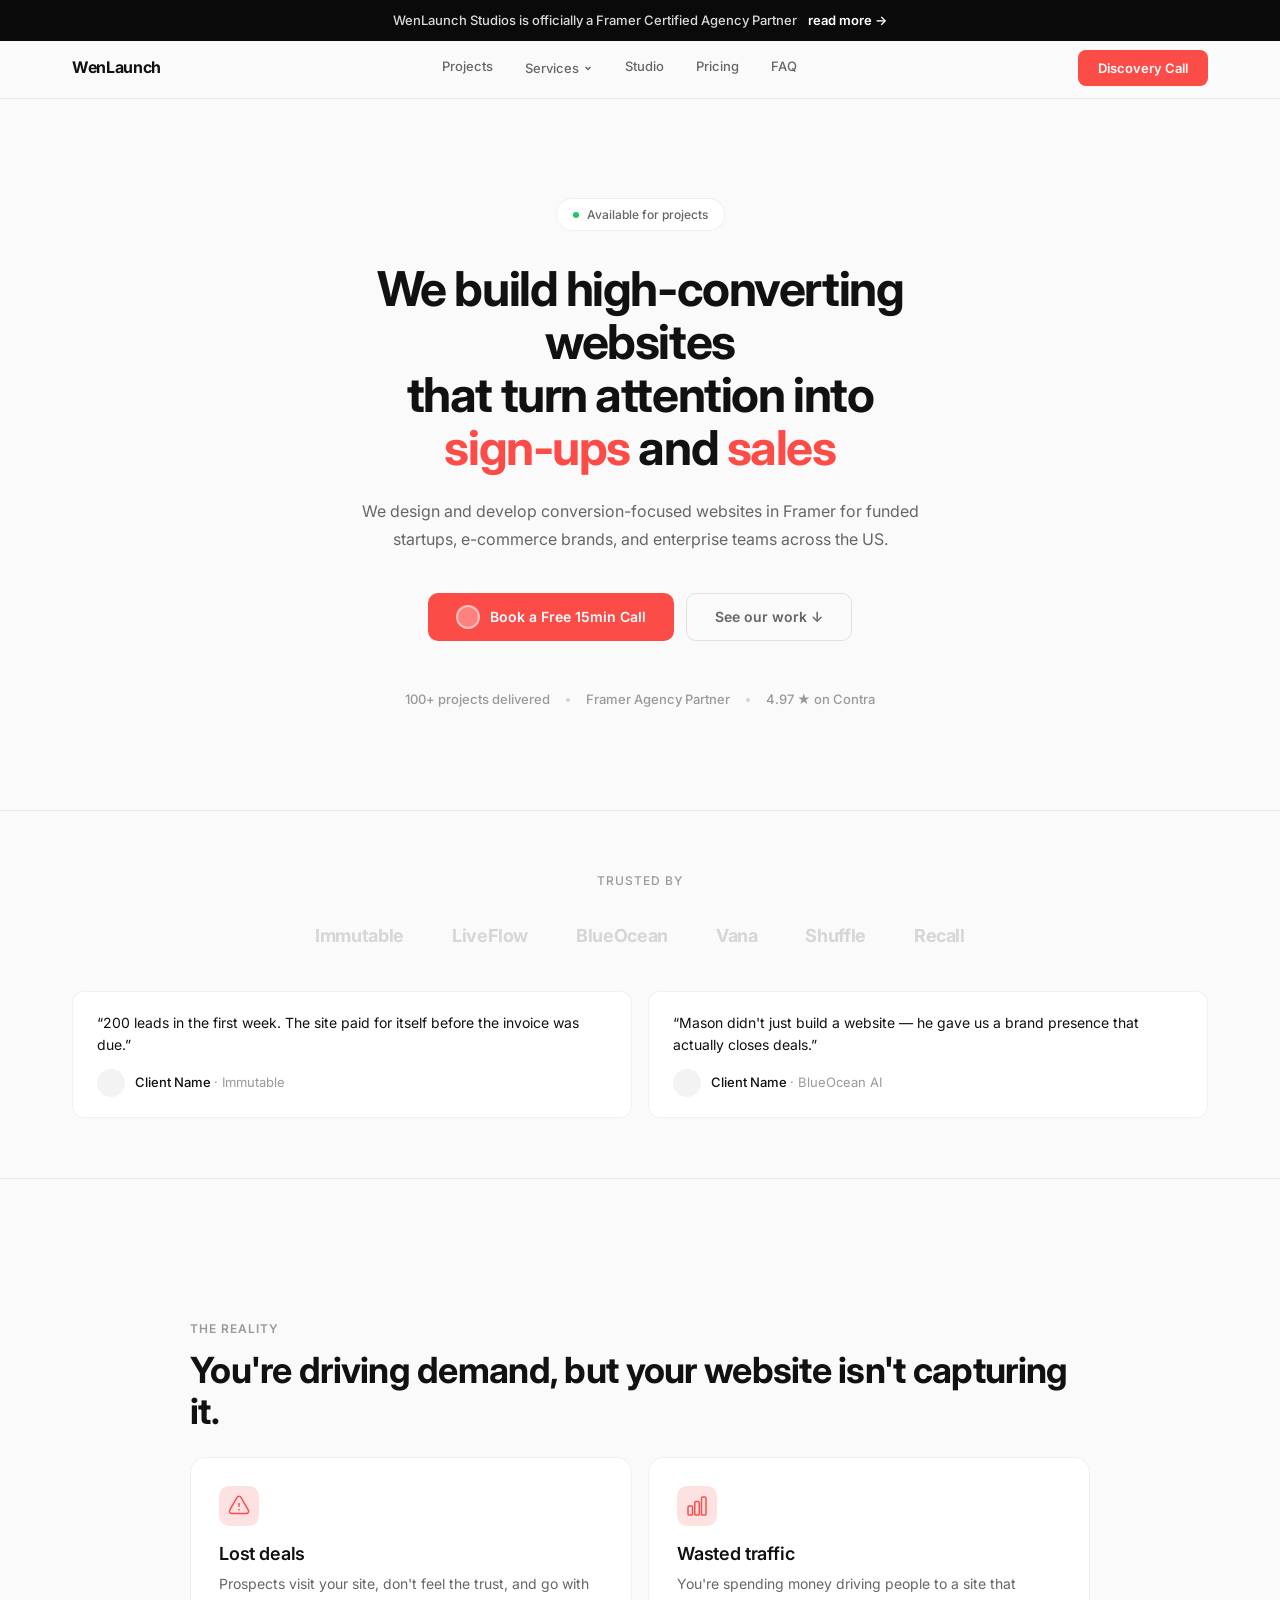
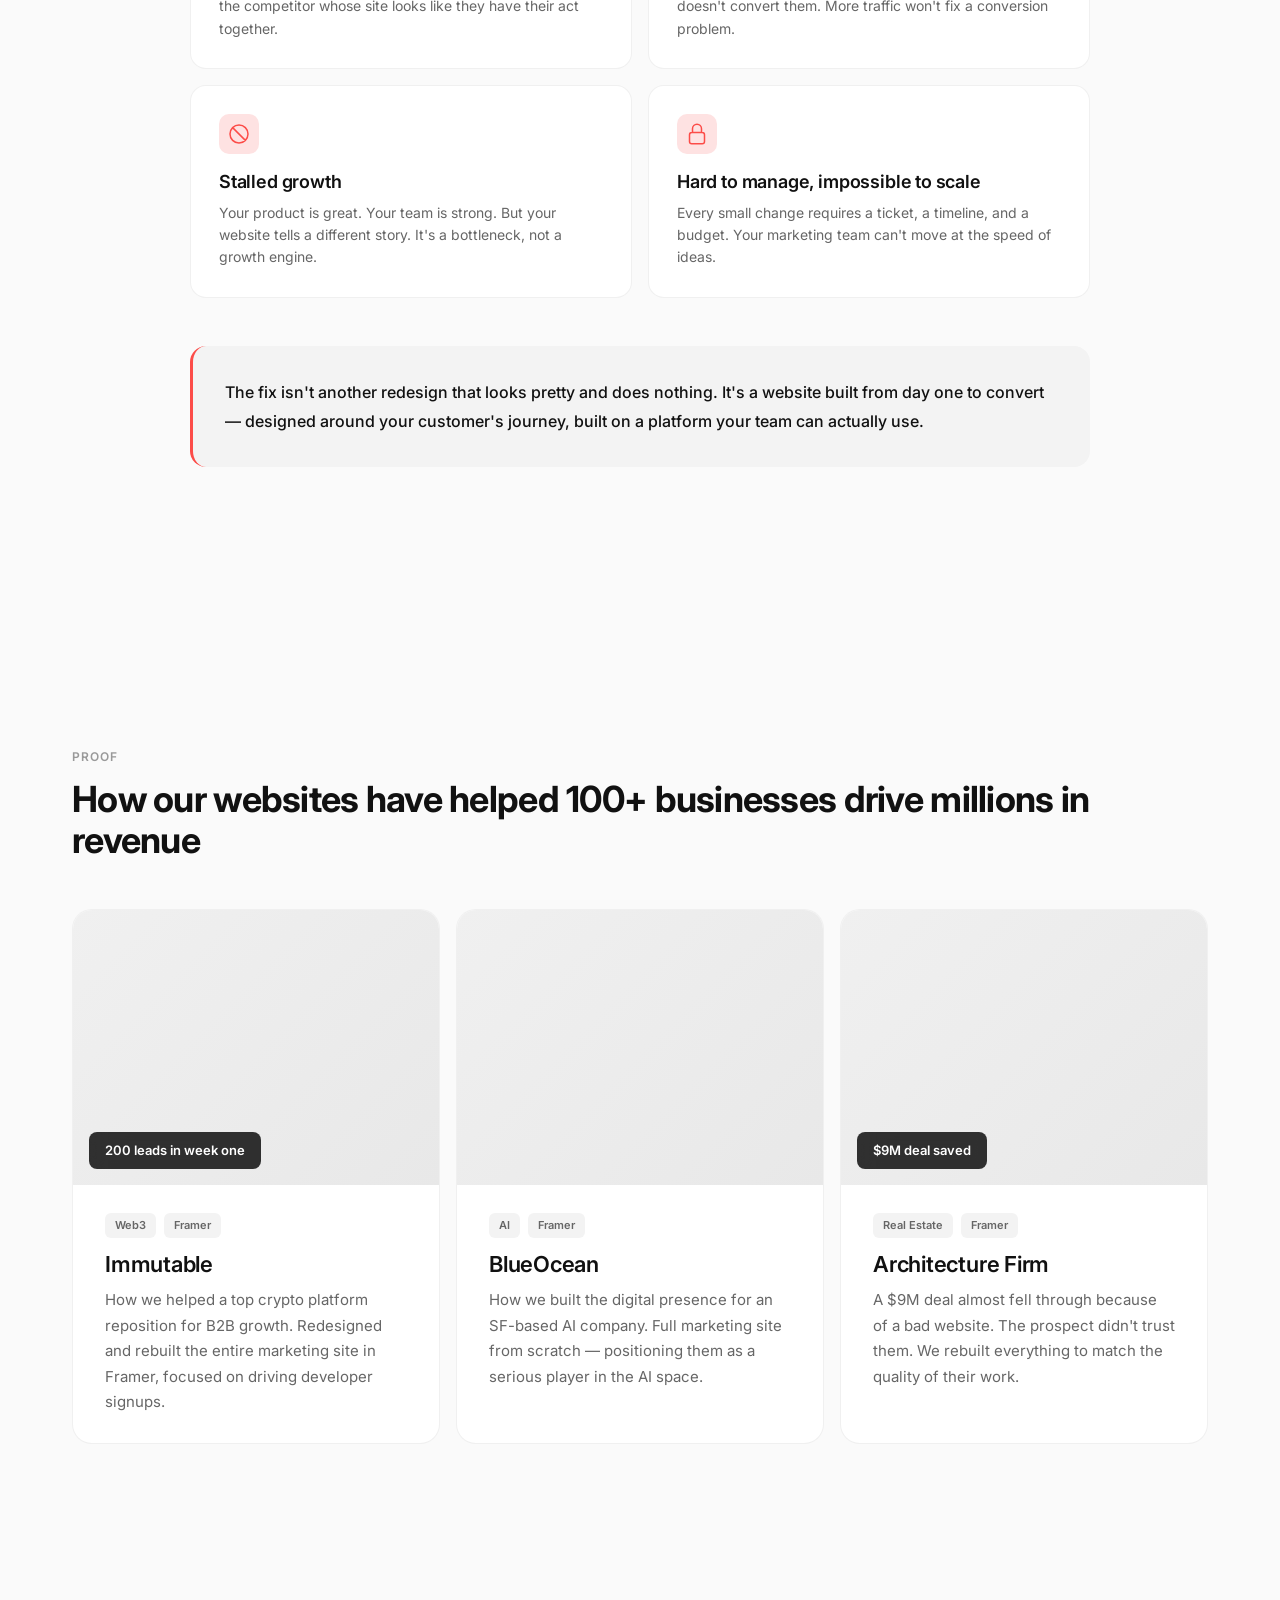
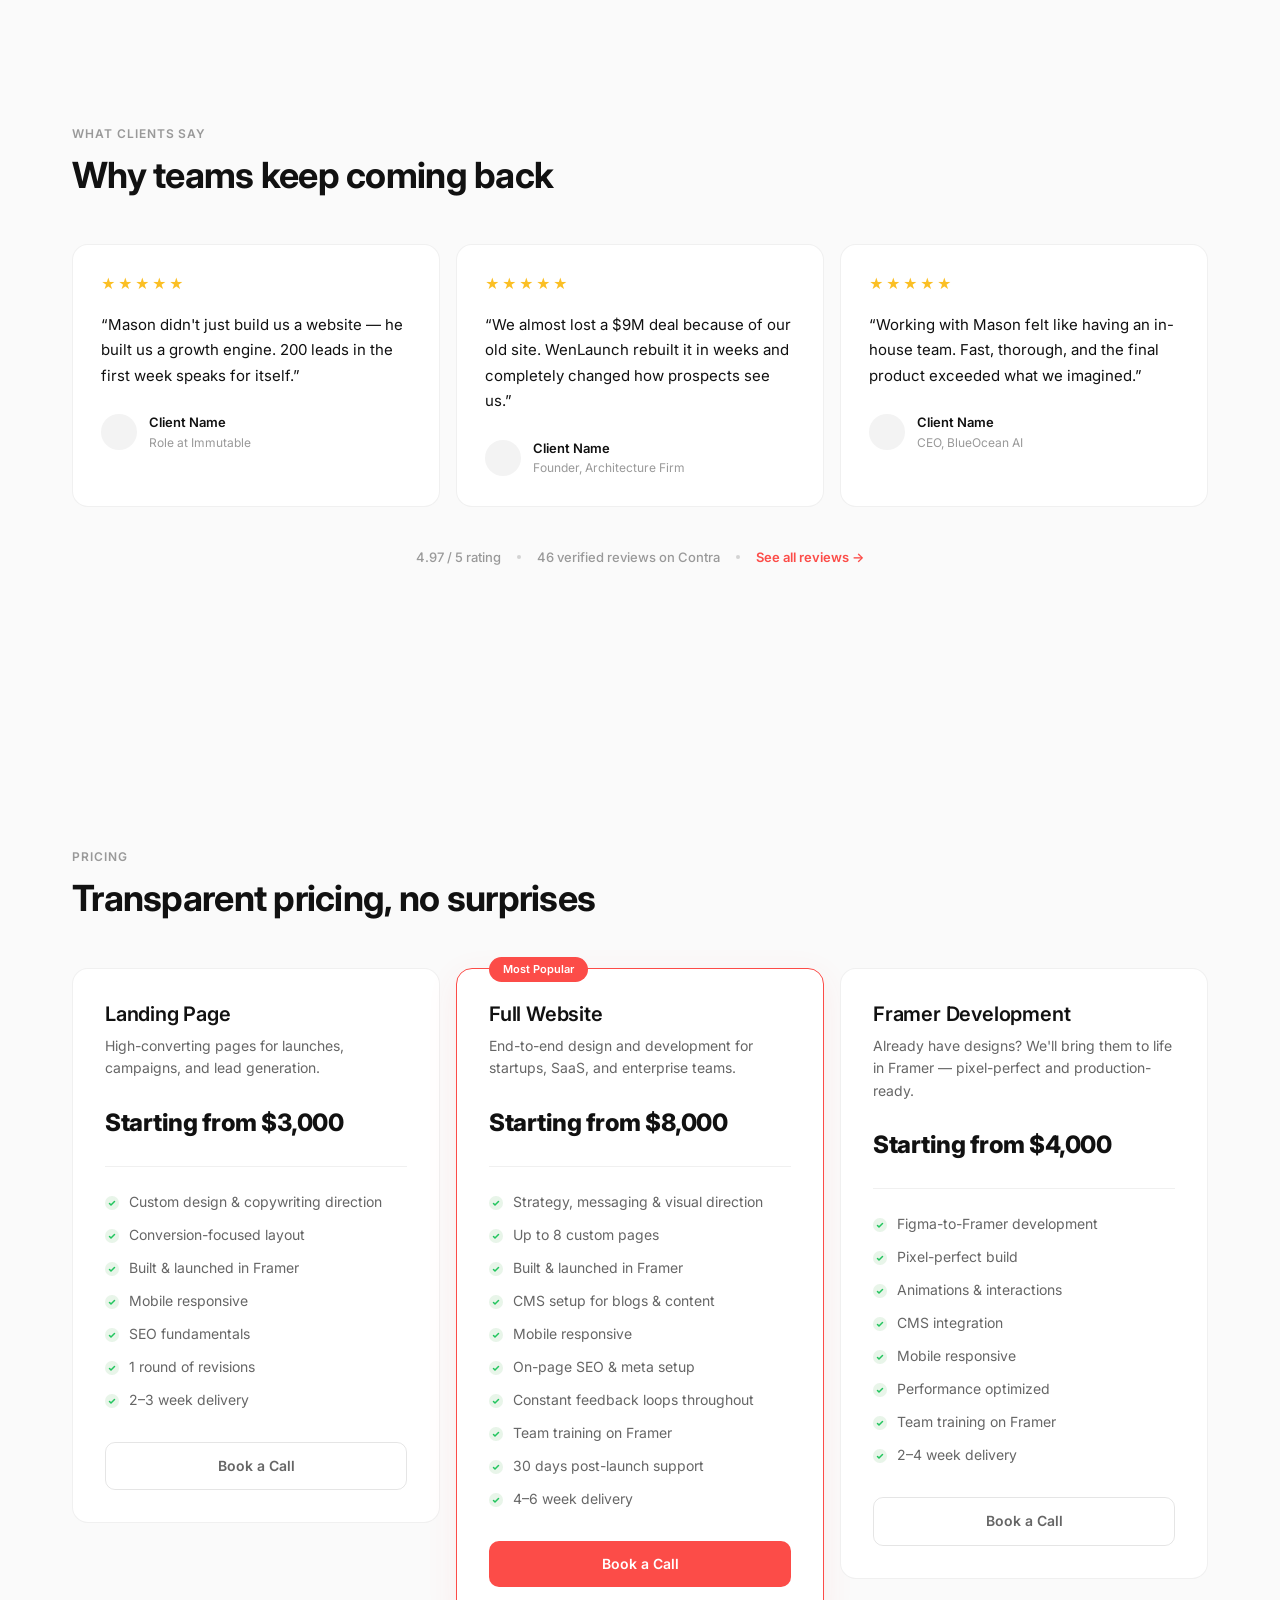
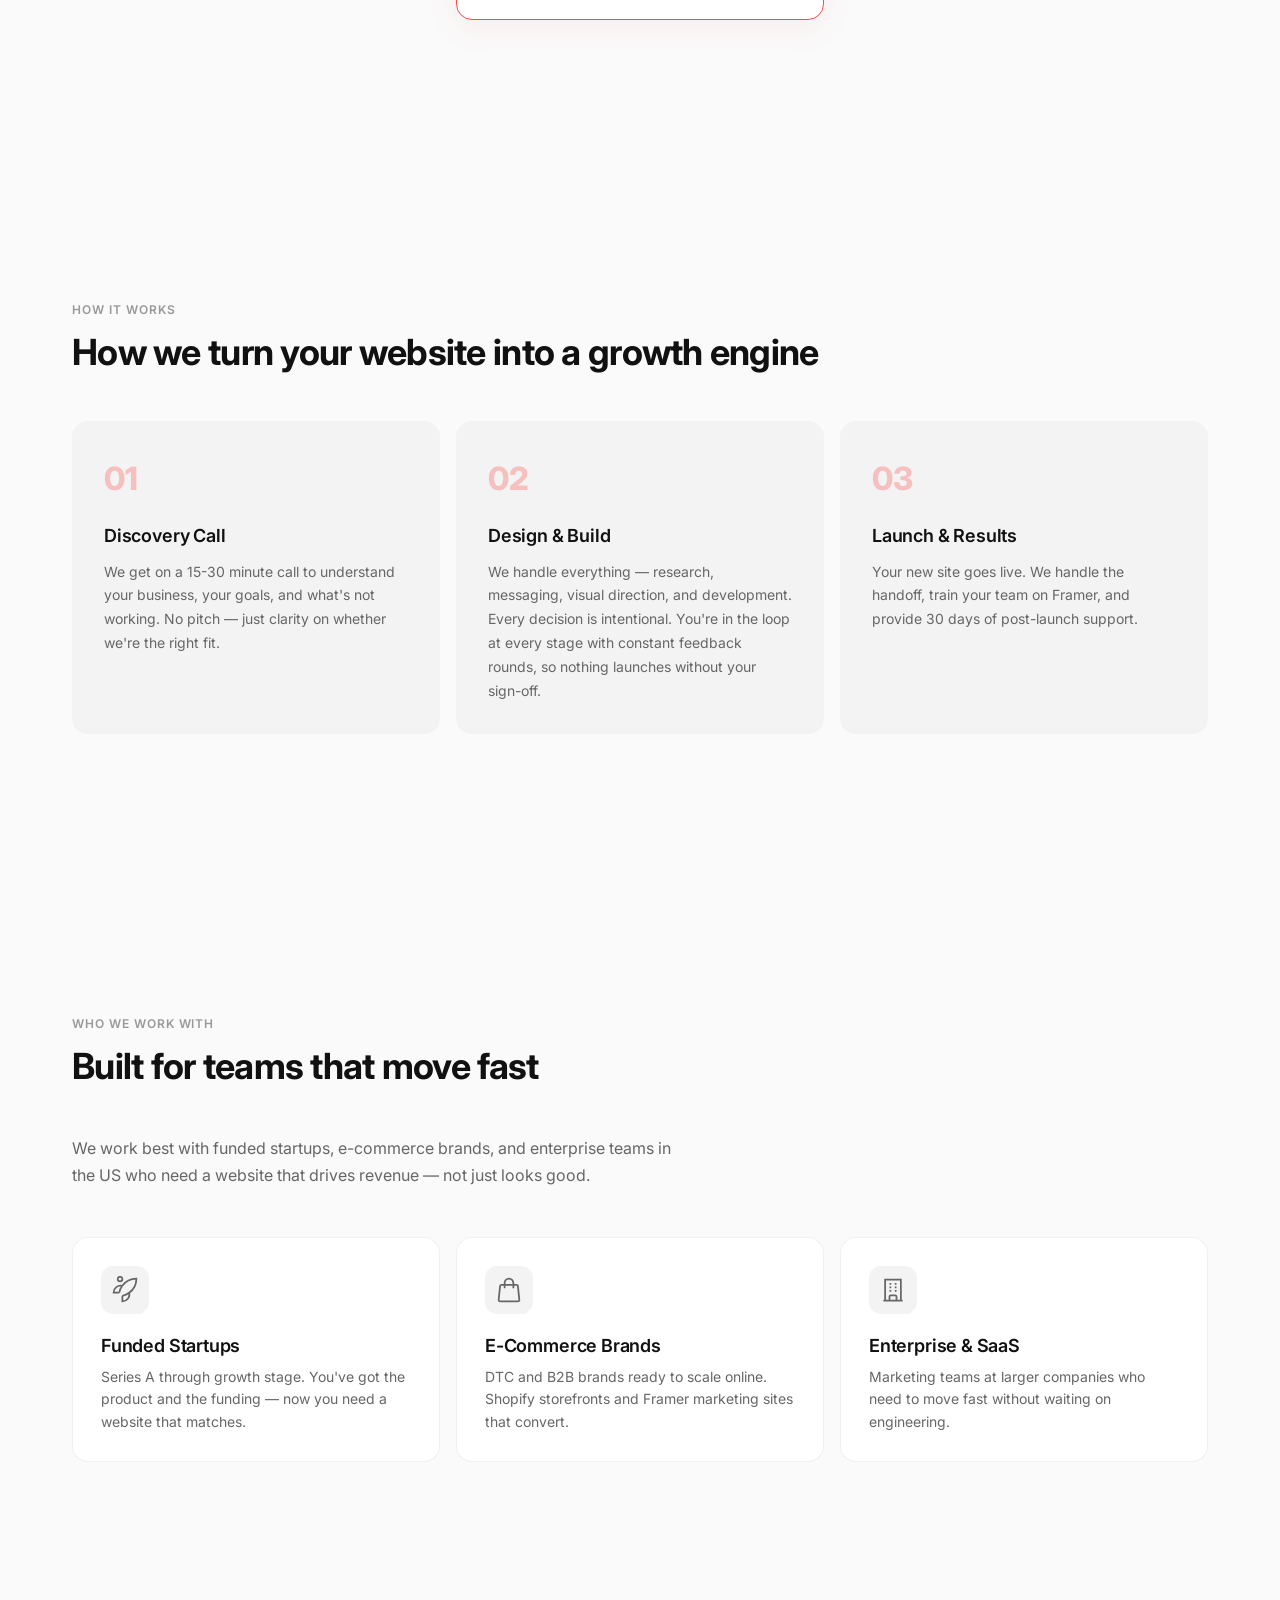
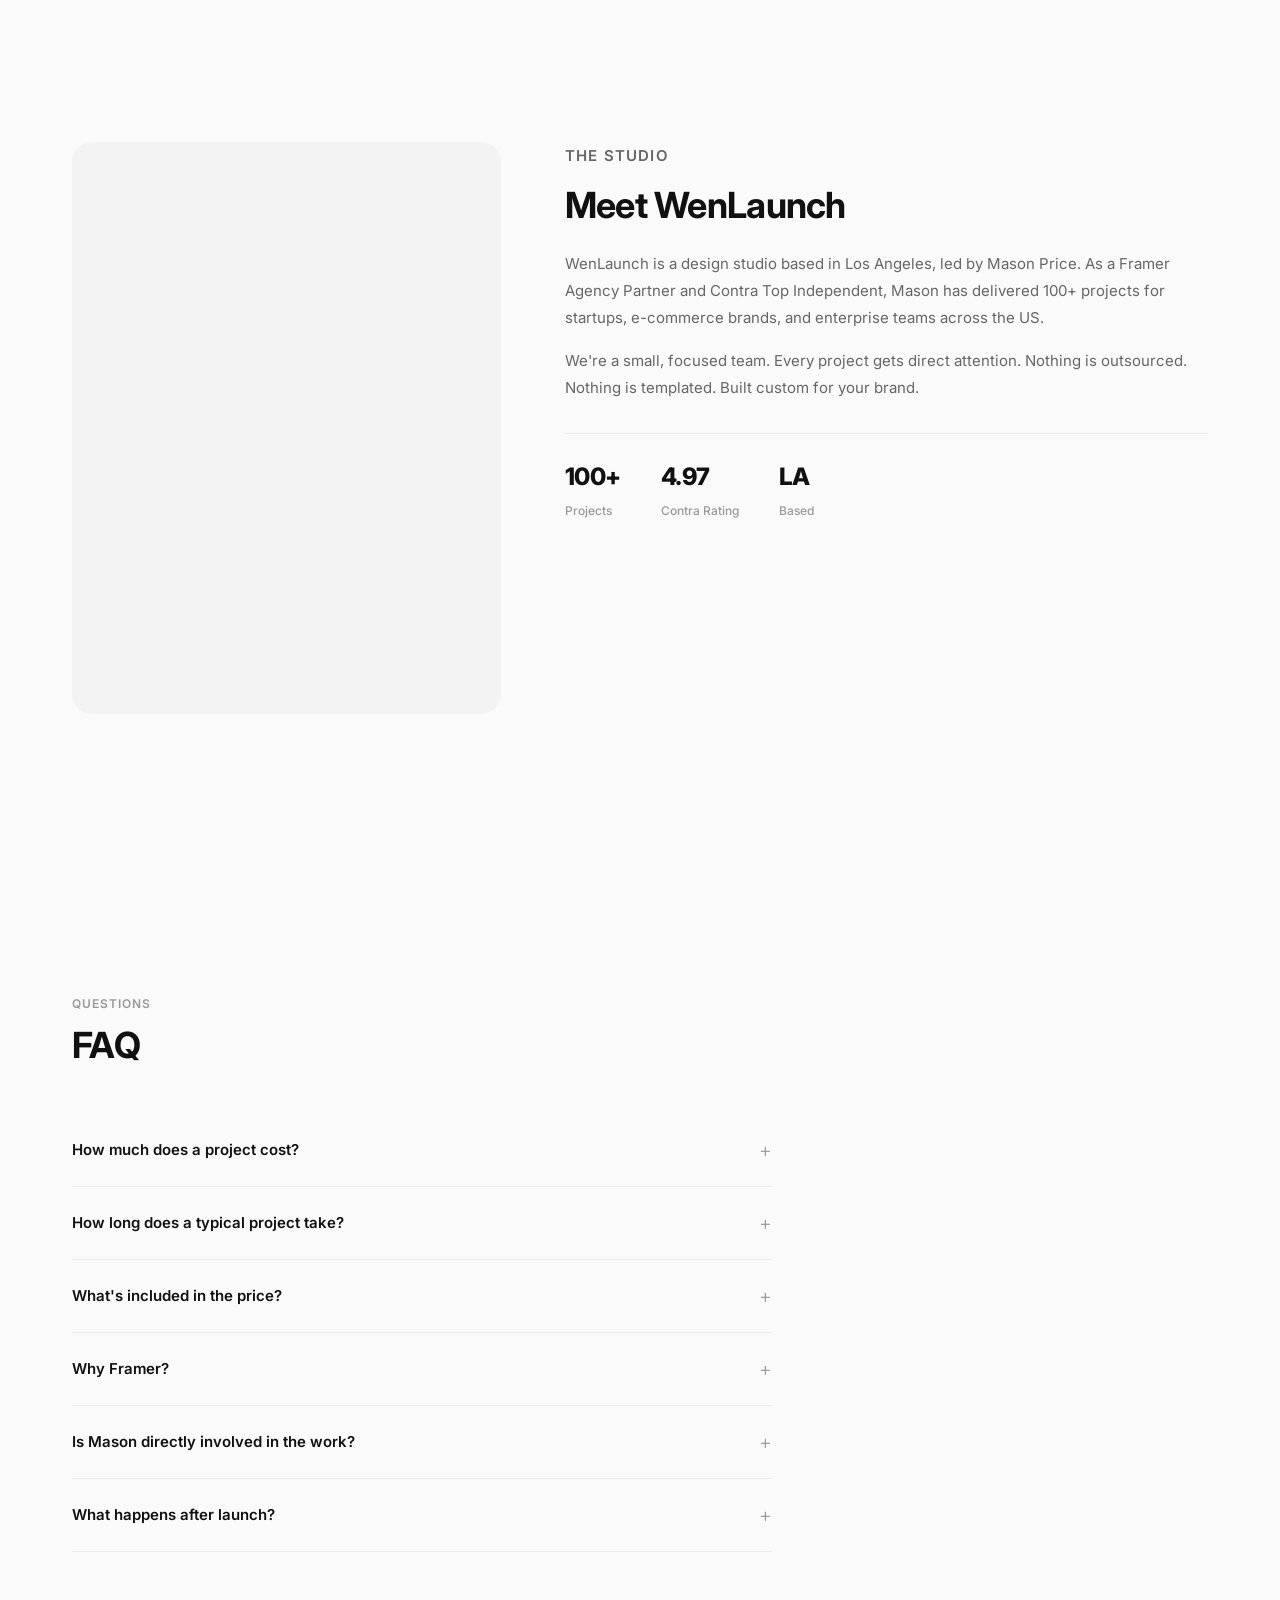
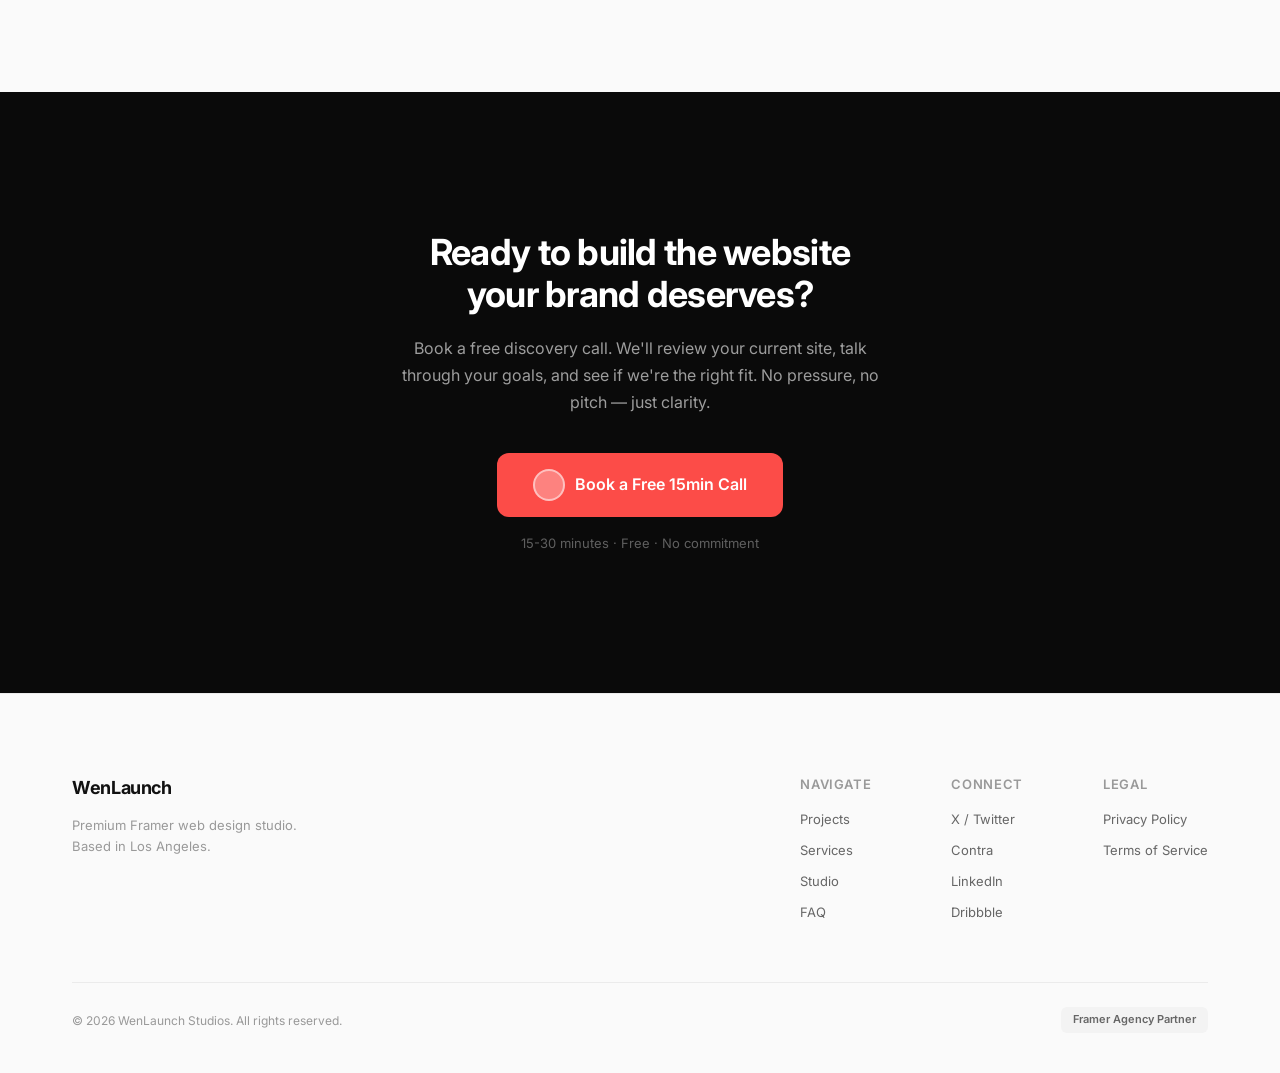
==== index.html @ 75bd3eea "Initial commit: WenLaunch 3.0 site Co-Authored-By: Claude Opus 4.6 (1M context) <noreply@anthropic.c" ====
<!DOCTYPE html>
<html lang="en">
<head>
  <meta charset="UTF-8">
  <meta name="viewport" content="width=device-width, initial-scale=1.0">
  <title>WenLaunch Studios | Premium Framer Web Design & Development</title>
  <meta name="description" content="Premium Framer web design studio for funded startups, e-commerce, and enterprise teams. 100+ projects delivered. Based in Los Angeles.">
  <link rel="preconnect" href="https://fonts.googleapis.com">
  <link href="https://fonts.googleapis.com/css2?family=Inter:wght@400;500;600;700&display=swap" rel="stylesheet">
  <link rel="stylesheet" href="style.css">
</head>
<body>

  <!-- ANNOUNCEMENT BANNER -->
  <div class="announcement-bar">
    <p>WenLaunch Studios is officially a Framer Certified Agency Partner <a href="#">read more &rarr;</a></p>
  </div>

  <!-- NAV -->
  <nav class="nav">
    <div class="nav-inner">
      <a href="/" class="nav-logo">WenLaunch</a>
      <div class="nav-links">
        <a href="#projects">Projects</a>
        <div class="nav-dropdown">
          <button class="nav-dropdown-trigger">Services <svg width="10" height="10" viewBox="0 0 10 10" fill="none" stroke="currentColor" stroke-width="1.5"><path d="M2.5 4L5 6.5L7.5 4"/></svg></button>
          <div class="nav-dropdown-menu">
            <a href="#services">Landing Pages</a>
            <a href="#services">Full Website</a>
            <a href="#services">Framer Development</a>
            <a href="#services">Ecommerce Site</a>
          </div>
        </div>
        <a href="#about">Studio</a>
        <a href="#services">Pricing</a>
        <a href="#faq">FAQ</a>
      </div>
      <a href="#cta" class="nav-cta">Discovery Call</a>
    </div>
  </nav>

  <!-- SECTION 1: HERO -->
  <section class="hero">
    <div class="container">
      <div class="hero-badge">
        <span class="badge-dot"></span>
        Available for projects
      </div>
      <h1 class="hero-headline">
        We build high-converting websites<br>
        that turn attention into<br>
        <span class="hero-highlight">sign-ups</span> and <span class="hero-highlight">sales</span>
      </h1>
      <p class="hero-sub">
        We design and develop conversion-focused websites in Framer for funded startups, e-commerce brands, and enterprise teams across the US.
      </p>
      <div class="hero-actions">
        <a href="#cta" class="btn btn-primary"><span class="btn-avatar"></span>Book a Free 15min Call</a>
        <a href="#projects" class="btn btn-ghost">See our work &darr;</a>
      </div>
      <div class="hero-proof">
        <span>100+ projects delivered</span>
        <span class="proof-dot"></span>
        <span>Framer Agency Partner</span>
        <span class="proof-dot"></span>
        <span>4.97 &starf; on Contra</span>
      </div>
    </div>
  </section>

  <!-- SECTION 2: TRUSTED BY -->
  <section class="trusted">
    <div class="container">
      <p class="trusted-label">Trusted by</p>
      <div class="logo-bar">
        <div class="logo-item">Immutable</div>
        <div class="logo-item">LiveFlow</div>
        <div class="logo-item">BlueOcean</div>
        <div class="logo-item">Vana</div>
        <div class="logo-item">Shuffle</div>
        <div class="logo-item">Recall</div>
      </div>
      <div class="trusted-testimonials">
        <div class="trusted-quote">
          <p>&ldquo;200 leads in the first week. The site paid for itself before the invoice was due.&rdquo;</p>
          <div class="trusted-quote-author">
            <div class="trusted-quote-avatar"></div>
            <span>Client Name <span class="trusted-quote-co">&middot; Immutable</span></span>
          </div>
        </div>
        <div class="trusted-quote">
          <p>&ldquo;Mason didn't just build a website &mdash; he gave us a brand presence that actually closes deals.&rdquo;</p>
          <div class="trusted-quote-author">
            <div class="trusted-quote-avatar"></div>
            <span>Client Name <span class="trusted-quote-co">&middot; BlueOcean AI</span></span>
          </div>
        </div>
      </div>
    </div>
  </section>

  <!-- SECTION 3: PROBLEM -->
  <section class="problem">
    <div class="container">
      <div class="problem-inner">
        <p class="section-label">The reality</p>
        <h2 class="problem-headline">You're driving demand, but your website isn't capturing it.</h2>
        <div class="pain-grid">
          <div class="pain-card">
            <div class="pain-icon">
              <svg width="24" height="24" fill="none" stroke="currentColor" stroke-width="1.5" viewBox="0 0 24 24"><path d="M12 9v3.75m-9.303 3.376c-.866 1.5.217 3.374 1.948 3.374h14.71c1.73 0 2.813-1.874 1.948-3.374L13.949 3.378c-.866-1.5-3.032-1.5-3.898 0L2.697 16.126z"/><path d="M12 15.75h.007v.008H12v-.008z"/></svg>
            </div>
            <h3>Lost deals</h3>
            <p>Prospects visit your site, don't feel the trust, and go with the competitor whose site looks like they have their act together.</p>
          </div>
          <div class="pain-card">
            <div class="pain-icon">
              <svg width="24" height="24" fill="none" stroke="currentColor" stroke-width="1.5" viewBox="0 0 24 24"><path d="M3 13.125C3 12.504 3.504 12 4.125 12h2.25c.621 0 1.125.504 1.125 1.125v6.75C7.5 20.496 6.996 21 6.375 21h-2.25A1.125 1.125 0 013 19.875v-6.75z"/><path d="M9.75 8.625c0-.621.504-1.125 1.125-1.125h2.25c.621 0 1.125.504 1.125 1.125v11.25c0 .621-.504 1.125-1.125 1.125h-2.25a1.125 1.125 0 01-1.125-1.125V8.625z"/><path d="M16.5 4.125c0-.621.504-1.125 1.125-1.125h2.25C20.496 3 21 3.504 21 4.125v15.75c0 .621-.504 1.125-1.125 1.125h-2.25a1.125 1.125 0 01-1.125-1.125V4.125z"/></svg>
            </div>
            <h3>Wasted traffic</h3>
            <p>You're spending money driving people to a site that doesn't convert them. More traffic won't fix a conversion problem.</p>
          </div>
          <div class="pain-card">
            <div class="pain-icon">
              <svg width="24" height="24" fill="none" stroke="currentColor" stroke-width="1.5" viewBox="0 0 24 24"><path d="M18.364 18.364A9 9 0 005.636 5.636m12.728 12.728A9 9 0 015.636 5.636m12.728 12.728L5.636 5.636"/></svg>
            </div>
            <h3>Stalled growth</h3>
            <p>Your product is great. Your team is strong. But your website tells a different story. It's a bottleneck, not a growth engine.</p>
          </div>
          <div class="pain-card">
            <div class="pain-icon">
              <svg width="24" height="24" fill="none" stroke="currentColor" stroke-width="1.5" viewBox="0 0 24 24"><path d="M16.5 10.5V6.75a4.5 4.5 0 10-9 0v3.75m-.75 11.25h10.5a2.25 2.25 0 002.25-2.25v-6.75a2.25 2.25 0 00-2.25-2.25H6.75a2.25 2.25 0 00-2.25 2.25v6.75a2.25 2.25 0 002.25 2.25z"/></svg>
            </div>
            <h3>Hard to manage, impossible to scale</h3>
            <p>Every small change requires a ticket, a timeline, and a budget. Your marketing team can't move at the speed of ideas.</p>
          </div>
        </div>
        <p class="problem-resolve">
          The fix isn't another redesign that looks pretty and does nothing. It's a website built from day one to convert &mdash; designed around your customer's journey, built on a platform your team can actually use.
        </p>
      </div>
    </div>
  </section>

  <!-- SECTION 5: SELECTED WORK -->
  <section class="work" id="projects">
    <div class="container">
      <p class="section-label">Proof</p>
      <h2 class="section-title">How our websites have helped 100+ businesses drive millions in revenue</h2>
      <div class="work-grid">
        <div class="work-card">
          <div class="work-image">
            <div class="work-image-placeholder"></div>
            <div class="work-metric">200 leads in week one</div>
          </div>
          <div class="work-info">
            <div class="work-tags">
              <span class="work-tag">Web3</span>
              <span class="work-tag">Framer</span>
            </div>
            <h3>Immutable</h3>
            <p>How we helped a top crypto platform reposition for B2B growth. Redesigned and rebuilt the entire marketing site in Framer, focused on driving developer signups.</p>
          </div>
        </div>
        <div class="work-card">
          <div class="work-image">
            <div class="work-image-placeholder"></div>
          </div>
          <div class="work-info">
            <div class="work-tags">
              <span class="work-tag">AI</span>
              <span class="work-tag">Framer</span>
            </div>
            <h3>BlueOcean</h3>
            <p>How we built the digital presence for an SF-based AI company. Full marketing site from scratch &mdash; positioning them as a serious player in the AI space.</p>
          </div>
        </div>
        <div class="work-card">
          <div class="work-image">
            <div class="work-image-placeholder"></div>
            <div class="work-metric">$9M deal saved</div>
          </div>
          <div class="work-info">
            <div class="work-tags">
              <span class="work-tag">Real Estate</span>
              <span class="work-tag">Framer</span>
            </div>
            <h3>Architecture Firm</h3>
            <p>A $9M deal almost fell through because of a bad website. The prospect didn't trust them. We rebuilt everything to match the quality of their work.</p>
          </div>
        </div>
      </div>
    </div>
  </section>

  <!-- SECTION 6: TESTIMONIALS -->
  <section class="testimonials">
    <div class="container">
      <p class="section-label">What clients say</p>
      <h2 class="section-title">Why teams keep coming back</h2>
      <div class="testimonial-grid">
        <div class="testimonial-card">
          <div class="testimonial-stars">&starf;&starf;&starf;&starf;&starf;</div>
          <p class="testimonial-quote">&ldquo;Mason didn't just build us a website &mdash; he built us a growth engine. 200 leads in the first week speaks for itself.&rdquo;</p>
          <div class="testimonial-author">
            <div class="testimonial-avatar"></div>
            <div>
              <p class="testimonial-name">Client Name</p>
              <p class="testimonial-role">Role at Immutable</p>
            </div>
          </div>
        </div>
        <div class="testimonial-card">
          <div class="testimonial-stars">&starf;&starf;&starf;&starf;&starf;</div>
          <p class="testimonial-quote">&ldquo;We almost lost a $9M deal because of our old site. WenLaunch rebuilt it in weeks and completely changed how prospects see us.&rdquo;</p>
          <div class="testimonial-author">
            <div class="testimonial-avatar"></div>
            <div>
              <p class="testimonial-name">Client Name</p>
              <p class="testimonial-role">Founder, Architecture Firm</p>
            </div>
          </div>
        </div>
        <div class="testimonial-card">
          <div class="testimonial-stars">&starf;&starf;&starf;&starf;&starf;</div>
          <p class="testimonial-quote">&ldquo;Working with Mason felt like having an in-house team. Fast, thorough, and the final product exceeded what we imagined.&rdquo;</p>
          <div class="testimonial-author">
            <div class="testimonial-avatar"></div>
            <div>
              <p class="testimonial-name">Client Name</p>
              <p class="testimonial-role">CEO, BlueOcean AI</p>
            </div>
          </div>
        </div>
      </div>
      <div class="testimonial-proof">
        <span>4.97 / 5 rating</span>
        <span class="proof-dot"></span>
        <span>46 verified reviews on Contra</span>
        <span class="proof-dot"></span>
        <a href="https://contra.com/masonmprice" target="_blank">See all reviews &rarr;</a>
      </div>
    </div>
  </section>

  <!-- PRICING -->
  <section class="pricing" id="services">
    <div class="container">
      <p class="section-label">Pricing</p>
      <h2 class="section-title">Transparent pricing, no surprises</h2>
      <div class="pricing-grid">
        <div class="pricing-card">
          <h3>Landing Page</h3>
          <p class="pricing-desc">High-converting pages for launches, campaigns, and lead generation.</p>
          <div class="pricing-amount">Starting from $3,000</div>
          <ul class="pricing-perks">
            <li>Custom design &amp; copywriting direction</li>
            <li>Conversion-focused layout</li>
            <li>Built &amp; launched in Framer</li>
            <li>Mobile responsive</li>
            <li>SEO fundamentals</li>
            <li>1 round of revisions</li>
            <li>2&ndash;3 week delivery</li>
          </ul>
          <a href="#cta" class="btn btn-ghost btn-pricing">Book a Call</a>
        </div>
        <div class="pricing-card pricing-card-featured">
          <div class="pricing-badge">Most Popular</div>
          <h3>Full Website</h3>
          <p class="pricing-desc">End-to-end design and development for startups, SaaS, and enterprise teams.</p>
          <div class="pricing-amount">Starting from $8,000</div>
          <ul class="pricing-perks">
            <li>Strategy, messaging &amp; visual direction</li>
            <li>Up to 8 custom pages</li>
            <li>Built &amp; launched in Framer</li>
            <li>CMS setup for blogs &amp; content</li>
            <li>Mobile responsive</li>
            <li>On-page SEO &amp; meta setup</li>
            <li>Constant feedback loops throughout</li>
            <li>Team training on Framer</li>
            <li>30 days post-launch support</li>
            <li>4&ndash;6 week delivery</li>
          </ul>
          <a href="#cta" class="btn btn-primary btn-pricing">Book a Call</a>
        </div>
        <div class="pricing-card">
          <h3>Framer Development</h3>
          <p class="pricing-desc">Already have designs? We'll bring them to life in Framer &mdash; pixel-perfect and production-ready.</p>
          <div class="pricing-amount">Starting from $4,000</div>
          <ul class="pricing-perks">
            <li>Figma-to-Framer development</li>
            <li>Pixel-perfect build</li>
            <li>Animations &amp; interactions</li>
            <li>CMS integration</li>
            <li>Mobile responsive</li>
            <li>Performance optimized</li>
            <li>Team training on Framer</li>
            <li>2&ndash;4 week delivery</li>
          </ul>
          <a href="#cta" class="btn btn-ghost btn-pricing">Book a Call</a>
        </div>
      </div>
    </div>
  </section>

  <!-- SECTION 7: PROCESS -->
  <section class="process">
    <div class="container">
      <p class="section-label">How it works</p>
      <h2 class="section-title">How we turn your website into a growth engine</h2>
      <div class="process-grid">
        <div class="process-step">
          <div class="process-number">01</div>
          <h3>Discovery Call</h3>
          <p>We get on a 15-30 minute call to understand your business, your goals, and what's not working. No pitch &mdash; just clarity on whether we're the right fit.</p>
        </div>
        <div class="process-step">
          <div class="process-number">02</div>
          <h3>Design & Build</h3>
          <p>We handle everything &mdash; research, messaging, visual direction, and development. Every decision is intentional. You're in the loop at every stage with constant feedback rounds, so nothing launches without your sign-off.</p>
        </div>
        <div class="process-step">
          <div class="process-number">03</div>
          <h3>Launch & Results</h3>
          <p>Your new site goes live. We handle the handoff, train your team on Framer, and provide 30 days of post-launch support.</p>
        </div>
      </div>
    </div>
  </section>

  <!-- SECTION 8: WHO WE WORK WITH -->
  <section class="icp">
    <div class="container">
      <p class="section-label">Who we work with</p>
      <h2 class="section-title">Built for teams that move fast</h2>
      <p class="icp-sub">We work best with funded startups, e-commerce brands, and enterprise teams in the US who need a website that drives revenue &mdash; not just looks good.</p>
      <div class="icp-grid">
        <div class="icp-card">
          <div class="icp-icon">
            <svg width="28" height="28" fill="none" stroke="currentColor" stroke-width="1.5" viewBox="0 0 24 24"><path d="M15.59 14.37a6 6 0 01-5.84 7.38v-4.8m5.84-2.58a14.98 14.98 0 006.16-12.12A14.98 14.98 0 009.631 8.41m5.96 5.96a14.926 14.926 0 01-5.841 2.58m-.119-8.54a6 6 0 00-7.381 5.84h4.8m2.58-5.84a14.927 14.927 0 00-2.58 5.841m2.699-11.602c0 1.105-.896 2-2 2s-2-.895-2-2 .896-2 2-2 2 .895 2 2z"/></svg>
          </div>
          <h3>Funded Startups</h3>
          <p>Series A through growth stage. You've got the product and the funding &mdash; now you need a website that matches.</p>
        </div>
        <div class="icp-card">
          <div class="icp-icon">
            <svg width="28" height="28" fill="none" stroke="currentColor" stroke-width="1.5" viewBox="0 0 24 24"><path d="M15.75 10.5V6a3.75 3.75 0 10-7.5 0v4.5m11.356-1.993l1.263 12c.07.665-.45 1.243-1.119 1.243H4.25a1.125 1.125 0 01-1.12-1.243l1.264-12A1.125 1.125 0 015.513 7.5h12.974c.576 0 1.059.435 1.119 1.007z"/></svg>
          </div>
          <h3>E-Commerce Brands</h3>
          <p>DTC and B2B brands ready to scale online. Shopify storefronts and Framer marketing sites that convert.</p>
        </div>
        <div class="icp-card">
          <div class="icp-icon">
            <svg width="28" height="28" fill="none" stroke="currentColor" stroke-width="1.5" viewBox="0 0 24 24"><path d="M3.75 21h16.5M4.5 3h15M5.25 3v18m13.5-18v18M9 6.75h1.5m-1.5 3h1.5m-1.5 3h1.5m3-6H15m-1.5 3H15m-1.5 3H15M9 21v-3.375c0-.621.504-1.125 1.125-1.125h3.75c.621 0 1.125.504 1.125 1.125V21"/></svg>
          </div>
          <h3>Enterprise & SaaS</h3>
          <p>Marketing teams at larger companies who need to move fast without waiting on engineering.</p>
        </div>
      </div>
    </div>
  </section>

  <!-- SECTION 9: ABOUT -->
  <section class="about" id="about">
    <div class="container">
      <div class="about-inner">
        <div class="about-photo">
          <div class="about-photo-placeholder"></div>
        </div>
        <div class="about-content">
          <p class="section-label">The studio</p>
          <h2 class="section-title">Meet WenLaunch</h2>
          <p>WenLaunch is a design studio based in Los Angeles, led by Mason Price. As a Framer Agency Partner and Contra Top Independent, Mason has delivered 100+ projects for startups, e-commerce brands, and enterprise teams across the US.</p>
          <p>We're a small, focused team. Every project gets direct attention. Nothing is outsourced. Nothing is templated. Built custom for your brand.</p>
          <div class="about-stats">
            <div class="about-stat">
              <span class="stat-number">100+</span>
              <span class="stat-label">Projects</span>
            </div>
            <div class="about-stat">
              <span class="stat-number">4.97</span>
              <span class="stat-label">Contra Rating</span>
            </div>
            <div class="about-stat">
              <span class="stat-number">LA</span>
              <span class="stat-label">Based</span>
            </div>
          </div>
        </div>
      </div>
    </div>
  </section>

  <!-- SECTION 10: FAQ -->
  <section class="faq" id="faq">
    <div class="container">
      <p class="section-label">Questions</p>
      <h2 class="section-title">FAQ</h2>
      <div class="faq-list">
        <details class="faq-item">
          <summary>How much does a project cost?</summary>
          <p>Marketing websites start at $8,000, e-commerce stores start at $6,000, and landing pages start at $3,000. Final pricing depends on scope, number of pages, and complexity. We'll cover everything on the discovery call.</p>
        </details>
        <details class="faq-item">
          <summary>How long does a typical project take?</summary>
          <p>Most projects are delivered in 4-6 weeks. Landing pages can be faster (2-3 weeks). We'll set a clear timeline during kickoff.</p>
        </details>
        <details class="faq-item">
          <summary>What's included in the price?</summary>
          <p>Everything from research and wireframes to visual design, Framer development, and launch. You get a fully functional, SEO-ready website that your team can update without a developer.</p>
        </details>
        <details class="faq-item">
          <summary>Why Framer?</summary>
          <p>Framer gives you the best of both worlds &mdash; design-quality results with the flexibility of a CMS your team can manage. It's faster to build, faster to load, and doesn't require ongoing developer maintenance like WordPress. We've built 100+ sites in Framer and it's the only platform we work in.</p>
        </details>
        <details class="faq-item">
          <summary>Is Mason directly involved in the work?</summary>
          <p>Yes. Mason is the Creative Director and is personally involved in every project &mdash; from strategy and design direction to final QA before launch. Our in-house design team works alongside Mason to deliver faster without sacrificing quality.</p>
        </details>
        <details class="faq-item">
          <summary>What happens after launch?</summary>
          <p>We include 30 days of post-launch support for any tweaks or issues. We also offer ongoing maintenance if needed. And since it's built in Framer, your team can make content updates themselves.</p>
        </details>
      </div>
    </div>
  </section>

  <!-- SECTION 11: FINAL CTA -->
  <section class="final-cta" id="cta">
    <div class="container">
      <h2>Ready to build the website<br>your brand deserves?</h2>
      <p>Book a free discovery call. We'll review your current site, talk through your goals, and see if we're the right fit. No pressure, no pitch &mdash; just clarity.</p>
      <a href="https://cal.com" class="btn btn-primary btn-lg"><span class="btn-avatar btn-avatar-lg"></span>Book a Free 15min Call</a>
      <span class="cta-meta">15-30 minutes &middot; Free &middot; No commitment</span>
    </div>
  </section>

  <!-- SECTION 12: FOOTER -->
  <footer class="footer">
    <div class="container">
      <div class="footer-inner">
        <div class="footer-brand">
          <span class="footer-logo">WenLaunch</span>
          <p>Premium Framer web design studio.<br>Based in Los Angeles.</p>
        </div>
        <div class="footer-links">
          <div class="footer-col">
            <h4>Navigate</h4>
            <a href="#projects">Projects</a>
            <a href="#services">Services</a>
            <a href="#about">Studio</a>
            <a href="#faq">FAQ</a>
          </div>
          <div class="footer-col">
            <h4>Connect</h4>
            <a href="https://x.com/masonwenlaunch" target="_blank">X / Twitter</a>
            <a href="https://contra.com/masonmprice" target="_blank">Contra</a>
            <a href="https://linkedin.com/in/masonprice" target="_blank">LinkedIn</a>
            <a href="https://dribbble.com/WenLaunch" target="_blank">Dribbble</a>
          </div>
          <div class="footer-col">
            <h4>Legal</h4>
            <a href="#">Privacy Policy</a>
            <a href="#">Terms of Service</a>
          </div>
        </div>
      </div>
      <div class="footer-bottom">
        <p>&copy; 2026 WenLaunch Studios. All rights reserved.</p>
        <span class="footer-badge">Framer Agency Partner</span>
      </div>
    </div>
  </footer>

</body>
</html>
---- style.css ----
/* ============================================
   WENLAUNCH 3.0 — REFERENCE DESIGN
   Style: Clean, minimal, light mode
   Font: Inter
   Matches desktop.png aesthetic
   ============================================ */

:root {
  --bg: #fafafa;
  --bg-card: #ffffff;
  --bg-dark: #0a0a0a;
  --bg-muted: #f3f3f3;
  --text: #111111;
  --text-secondary: #666666;
  --text-muted: #999999;
  --accent: #FC4C48;
  --border: rgba(0,0,0,0.06);
  --border-strong: rgba(0,0,0,0.1);
  --radius: 12px;
  --radius-lg: 16px;
  --radius-xl: 20px;
  --max-width: 1200px;
  --section-gap: 140px;
}

* {
  margin: 0;
  padding: 0;
  box-sizing: border-box;
}

html {
  scroll-behavior: smooth;
  -webkit-font-smoothing: antialiased;
}

body {
  font-family: 'Inter', -apple-system, system-ui, sans-serif;
  background: var(--bg);
  color: var(--text);
  line-height: 1.6;
  font-size: 15px;
}

.container {
  max-width: var(--max-width);
  margin: 0 auto;
  padding: 0 32px;
}

/* ---- TYPOGRAPHY ---- */

h1 { font-size: 48px; font-weight: 700; line-height: 1.1; letter-spacing: -0.03em; }
h2 { font-size: 36px; font-weight: 700; line-height: 1.15; letter-spacing: -0.02em; }
h3 { font-size: 18px; font-weight: 600; line-height: 1.3; letter-spacing: -0.01em; }
h4 { font-size: 13px; font-weight: 600; text-transform: uppercase; letter-spacing: 0.05em; color: var(--text-muted); }

.section-label {
  font-size: 12px;
  font-weight: 600;
  text-transform: uppercase;
  letter-spacing: 0.08em;
  color: var(--text-muted);
  margin-bottom: 12px;
}

.section-title {
  margin-bottom: 48px;
}

/* ---- BUTTONS ---- */

.btn {
  display: inline-flex;
  align-items: center;
  justify-content: center;
  padding: 12px 28px;
  border-radius: 10px;
  font-size: 14px;
  font-weight: 600;
  text-decoration: none;
  transition: all 0.2s;
  cursor: pointer;
  border: none;
}

.btn-primary {
  background: var(--accent);
  color: white;
}

.btn-primary:hover {
  background: #e04340;
  transform: translateY(-1px);
  box-shadow: 0 4px 12px rgba(252, 76, 72, 0.3);
}

.btn-ghost {
  background: transparent;
  color: var(--text-secondary);
  border: 1px solid var(--border-strong);
}

.btn-ghost:hover {
  background: var(--bg-muted);
  color: var(--text);
}

.btn-lg {
  padding: 16px 36px;
  font-size: 16px;
  border-radius: 12px;
}

.btn-avatar {
  width: 24px;
  height: 24px;
  border-radius: 50%;
  background: rgba(255,255,255,0.3);
  margin-right: 10px;
  /* Replace background with: background-image: url('profile.jpg'); background-size: cover; */
  border: 2px solid rgba(255,255,255,0.5);
  flex-shrink: 0;
}

.btn-avatar-lg {
  width: 32px;
  height: 32px;
}

/* ---- ANNOUNCEMENT BAR ---- */

.announcement-bar {
  position: fixed;
  top: 0;
  left: 0;
  right: 0;
  z-index: 101;
  background: var(--bg-dark);
  text-align: center;
  padding: 10px 16px;
}

.announcement-bar p {
  font-size: 13px;
  font-weight: 500;
  color: rgba(255, 255, 255, 0.85);
}

.announcement-bar a {
  color: white;
  font-weight: 600;
  text-decoration: none;
  margin-left: 8px;
}

.announcement-bar a:hover {
  text-decoration: underline;
}

/* ---- NAV ---- */

.nav {
  position: fixed;
  top: 38px;
  left: 0;
  right: 0;
  z-index: 100;
  background: rgba(250, 250, 250, 0.8);
  backdrop-filter: blur(20px);
  -webkit-backdrop-filter: blur(20px);
  border-bottom: 1px solid var(--border);
}

.nav-inner {
  max-width: var(--max-width);
  margin: 0 auto;
  padding: 0 32px;
  height: 60px;
  display: flex;
  align-items: center;
  justify-content: space-between;
}

.nav-logo {
  font-size: 16px;
  font-weight: 700;
  color: var(--text);
  text-decoration: none;
  letter-spacing: -0.02em;
}

.nav-links {
  display: flex;
  gap: 32px;
}

.nav-links a {
  font-size: 13px;
  font-weight: 500;
  color: var(--text-secondary);
  text-decoration: none;
  transition: color 0.15s;
}

.nav-links a:hover {
  color: var(--text);
}

.nav-dropdown {
  position: relative;
}

.nav-dropdown-trigger {
  display: inline-flex;
  align-items: center;
  gap: 4px;
  font-size: 13px;
  font-weight: 500;
  color: var(--text-secondary);
  background: none;
  border: none;
  cursor: pointer;
  padding: 0;
  font-family: inherit;
  transition: color 0.15s;
}

.nav-dropdown-trigger:hover {
  color: var(--text);
}

.nav-dropdown-trigger svg {
  transition: transform 0.2s;
}

.nav-dropdown:hover .nav-dropdown-trigger svg {
  transform: rotate(180deg);
}

.nav-dropdown-menu {
  position: absolute;
  top: calc(100% + 12px);
  left: 50%;
  transform: translateX(-50%);
  min-width: 200px;
  background: var(--bg-card);
  border: 1px solid var(--border-strong);
  border-radius: var(--radius);
  padding: 8px;
  opacity: 0;
  pointer-events: none;
  transition: opacity 0.15s, transform 0.15s;
  transform: translateX(-50%) translateY(4px);
  box-shadow: 0 8px 24px rgba(0, 0, 0, 0.08);
}

.nav-dropdown:hover .nav-dropdown-menu {
  opacity: 1;
  pointer-events: auto;
  transform: translateX(-50%) translateY(0);
}

.nav-dropdown-menu a {
  display: block;
  padding: 10px 14px;
  font-size: 13px;
  font-weight: 500;
  color: var(--text-secondary);
  text-decoration: none;
  border-radius: 8px;
  transition: background 0.15s, color 0.15s;
}

.nav-dropdown-menu a:hover {
  background: var(--bg-muted);
  color: var(--text);
}

.nav-cta {
  font-size: 13px;
  font-weight: 600;
  color: white;
  background: var(--accent);
  padding: 8px 20px;
  border-radius: 8px;
  text-decoration: none;
  transition: all 0.2s;
}

.nav-cta:hover {
  background: #e04340;
}

/* ---- HERO ---- */

.hero {
  padding: 198px 0 100px;
  text-align: center;
}

.hero-badge {
  display: inline-flex;
  align-items: center;
  gap: 8px;
  padding: 6px 16px;
  border-radius: 100px;
  background: var(--bg-card);
  border: 1px solid var(--border);
  font-size: 12px;
  font-weight: 500;
  color: var(--text-secondary);
  margin-bottom: 32px;
}

.badge-dot {
  width: 6px;
  height: 6px;
  border-radius: 50%;
  background: #22c55e;
  animation: pulse 2s infinite;
}

@keyframes pulse {
  0%, 100% { opacity: 1; }
  50% { opacity: 0.5; }
}

.hero-headline {
  max-width: 700px;
  margin: 0 auto 24px;
}

.hero-highlight {
  color: var(--accent);
}

.hero-sub {
  max-width: 580px;
  margin: 0 auto 40px;
  font-size: 16px;
  color: var(--text-secondary);
  line-height: 1.7;
}

.hero-actions {
  display: flex;
  gap: 12px;
  justify-content: center;
  margin-bottom: 48px;
}

.hero-proof {
  display: flex;
  align-items: center;
  justify-content: center;
  gap: 16px;
  font-size: 13px;
  color: var(--text-muted);
  font-weight: 500;
}

.proof-dot {
  width: 4px;
  height: 4px;
  border-radius: 50%;
  background: var(--text-muted);
  opacity: 0.4;
}

/* ---- TRUSTED BY ---- */

.trusted {
  padding: 60px 0;
  border-top: 1px solid var(--border);
  border-bottom: 1px solid var(--border);
}

.trusted-label {
  text-align: center;
  font-size: 12px;
  font-weight: 500;
  color: var(--text-muted);
  text-transform: uppercase;
  letter-spacing: 0.08em;
  margin-bottom: 32px;
}

.logo-bar {
  display: flex;
  justify-content: center;
  align-items: center;
  gap: 48px;
  flex-wrap: wrap;
}

.logo-item {
  font-size: 18px;
  font-weight: 700;
  color: var(--text);
  opacity: 0.15;
  letter-spacing: -0.02em;
  transition: opacity 0.2s;
}

.logo-item:hover {
  opacity: 0.4;
}

.trusted-testimonials {
  display: grid;
  grid-template-columns: 1fr 1fr;
  gap: 16px;
  margin-top: 40px;
}

.trusted-quote {
  padding: 20px 24px;
  border-radius: var(--radius);
  border: 1px solid var(--border);
  background: var(--bg-card);
}

.trusted-quote p {
  font-size: 14px;
  color: var(--text);
  line-height: 1.6;
  margin-bottom: 12px;
}

.trusted-quote-author {
  display: flex;
  align-items: center;
  gap: 10px;
  font-size: 13px;
  font-weight: 500;
  color: var(--text);
}

.trusted-quote-avatar {
  width: 28px;
  height: 28px;
  border-radius: 50%;
  background: var(--bg-muted);
  flex-shrink: 0;
}

.trusted-quote-co {
  color: var(--text-muted);
  font-weight: 400;
}

@media (max-width: 768px) {
  .trusted-testimonials {
    grid-template-columns: 1fr;
  }
}

/* ---- PROBLEM ---- */

.problem {
  padding: var(--section-gap) 0;
}

.problem-inner {
  max-width: 900px;
  margin: 0 auto;
}

.problem-headline {
  font-size: 36px;
  margin-bottom: 24px;
}

.problem-intro {
  font-size: 16px;
  color: var(--text-secondary);
  line-height: 1.8;
  margin-bottom: 48px;
}

.pain-grid {
  display: grid;
  grid-template-columns: 1fr 1fr;
  gap: 16px;
  margin-bottom: 48px;
}

.pain-card {
  padding: 28px;
  border-radius: var(--radius-lg);
  border: 1px solid var(--border);
  background: var(--bg-card);
  transition: border-color 0.2s;
}

.pain-card:hover {
  border-color: var(--border-strong);
}

.pain-icon {
  width: 40px;
  height: 40px;
  border-radius: 10px;
  background: #FEE2E2;
  color: var(--accent);
  display: flex;
  align-items: center;
  justify-content: center;
  margin-bottom: 16px;
}

.pain-card h3 {
  margin-bottom: 8px;
}

.pain-card p {
  font-size: 14px;
  color: var(--text-secondary);
  line-height: 1.6;
}

.problem-resolve {
  font-size: 16px;
  color: var(--text);
  line-height: 1.8;
  font-weight: 500;
  padding: 32px;
  border-radius: var(--radius-lg);
  background: var(--bg-muted);
  border-left: 3px solid var(--accent);
}

/* ---- PRICING ---- */

.pricing {
  padding: var(--section-gap) 0;
}

.pricing-grid {
  display: grid;
  grid-template-columns: repeat(3, 1fr);
  gap: 16px;
  align-items: start;
}

.pricing-card {
  padding: 32px;
  border-radius: var(--radius-lg);
  border: 1px solid var(--border);
  background: var(--bg-card);
  display: flex;
  flex-direction: column;
  position: relative;
}

.pricing-card-featured {
  border-color: var(--accent);
  box-shadow: 0 8px 32px rgba(252, 76, 72, 0.08);
}

.pricing-badge {
  position: absolute;
  top: -12px;
  left: 32px;
  background: var(--accent);
  color: white;
  font-size: 11px;
  font-weight: 600;
  padding: 4px 14px;
  border-radius: 100px;
}

.pricing-card h3 {
  font-size: 20px;
  margin-bottom: 8px;
}

.pricing-desc {
  font-size: 14px;
  color: var(--text-secondary);
  line-height: 1.6;
  margin-bottom: 24px;
}

.pricing-amount {
  font-size: 24px;
  font-weight: 800;
  color: var(--text);
  letter-spacing: -0.02em;
  margin-bottom: 24px;
  padding-bottom: 24px;
  border-bottom: 1px solid var(--border);
}

.pricing-perks {
  list-style: none;
  display: flex;
  flex-direction: column;
  gap: 12px;
  margin-bottom: 32px;
  flex-grow: 1;
}

.pricing-perks li {
  font-size: 14px;
  color: var(--text-secondary);
  padding-left: 24px;
  position: relative;
  line-height: 1.5;
}

.pricing-perks li::before {
  content: '';
  position: absolute;
  left: 0;
  top: 5px;
  width: 14px;
  height: 14px;
  border-radius: 50%;
  background: #E8F5E9;
  background-image: url("data:image/svg+xml,%3Csvg width='10' height='10' viewBox='0 0 10 10' fill='none' xmlns='http://www.w3.org/2000/svg'%3E%3Cpath d='M2.5 5.5L4 7L7.5 3.5' stroke='%2322c55e' stroke-width='1.5' stroke-linecap='round' stroke-linejoin='round'/%3E%3C/svg%3E");
  background-repeat: no-repeat;
  background-position: center;
}

.btn-pricing {
  width: 100%;
  text-align: center;
}

/* ---- WORK ---- */

.work {
  padding: var(--section-gap) 0;
}

.work-grid {
  display: grid;
  grid-template-columns: repeat(3, 1fr);
  gap: 16px;
}

.work-card {
  border-radius: var(--radius-xl);
  border: 1px solid var(--border);
  background: var(--bg-card);
  overflow: hidden;
  transition: all 0.2s;
}

.work-card:hover {
  border-color: var(--border-strong);
  box-shadow: 0 8px 24px rgba(0,0,0,0.04);
}

.work-image {
  position: relative;
  aspect-ratio: 4 / 3;
  background: var(--bg-muted);
}

.work-image-placeholder {
  width: 100%;
  height: 100%;
  background: linear-gradient(135deg, #f0f0f0 0%, #e8e8e8 100%);
}

.work-metric {
  position: absolute;
  bottom: 16px;
  left: 16px;
  padding: 8px 16px;
  border-radius: 8px;
  background: rgba(0,0,0,0.8);
  color: white;
  font-size: 13px;
  font-weight: 600;
  backdrop-filter: blur(8px);
}

.work-info {
  padding: 28px 32px;
}

.work-tags {
  display: flex;
  gap: 8px;
  margin-bottom: 12px;
}

.work-tag {
  font-size: 11px;
  font-weight: 600;
  padding: 4px 10px;
  border-radius: 6px;
  background: var(--bg-muted);
  color: var(--text-secondary);
}

.work-info h3 {
  font-size: 22px;
  margin-bottom: 8px;
}

.work-info p {
  font-size: 15px;
  color: var(--text-secondary);
  line-height: 1.7;
  max-width: 680px;
}

/* ---- TESTIMONIALS ---- */

.testimonials {
  padding: var(--section-gap) 0;
}

.testimonial-grid {
  display: grid;
  grid-template-columns: repeat(3, 1fr);
  gap: 16px;
  margin-bottom: 40px;
}

.testimonial-card {
  padding: 28px;
  border-radius: var(--radius-lg);
  border: 1px solid var(--border);
  background: var(--bg-card);
}

.testimonial-stars {
  color: #FBBF24;
  font-size: 14px;
  margin-bottom: 16px;
  letter-spacing: 2px;
}

.testimonial-quote {
  font-size: 15px;
  line-height: 1.7;
  color: var(--text);
  margin-bottom: 24px;
}

.testimonial-author {
  display: flex;
  align-items: center;
  gap: 12px;
}

.testimonial-avatar {
  width: 36px;
  height: 36px;
  border-radius: 50%;
  background: var(--bg-muted);
}

.testimonial-name {
  font-size: 13px;
  font-weight: 600;
}

.testimonial-role {
  font-size: 12px;
  color: var(--text-muted);
}

.testimonial-proof {
  display: flex;
  align-items: center;
  justify-content: center;
  gap: 16px;
  font-size: 13px;
  color: var(--text-muted);
  font-weight: 500;
}

.testimonial-proof a {
  color: var(--accent);
  text-decoration: none;
  font-weight: 600;
}

.testimonial-proof a:hover {
  text-decoration: underline;
}

/* ---- PROCESS ---- */

.process {
  padding: var(--section-gap) 0;
}

.process-grid {
  display: grid;
  grid-template-columns: repeat(3, 1fr);
  gap: 16px;
}

.process-step {
  padding: 32px;
  border-radius: var(--radius-lg);
  background: var(--bg-muted);
}

.process-number {
  font-size: 32px;
  font-weight: 800;
  color: var(--accent);
  opacity: 0.3;
  margin-bottom: 20px;
  font-family: 'Inter', monospace;
}

.process-step h3 {
  margin-bottom: 12px;
}

.process-step p {
  font-size: 14px;
  color: var(--text-secondary);
  line-height: 1.7;
}

/* ---- ICP ---- */

.icp {
  padding: var(--section-gap) 0;
}

.icp-sub {
  font-size: 16px;
  color: var(--text-secondary);
  max-width: 600px;
  line-height: 1.7;
  margin-bottom: 48px;
}

.icp-grid {
  display: grid;
  grid-template-columns: repeat(3, 1fr);
  gap: 16px;
}

.icp-card {
  padding: 28px;
  border-radius: var(--radius-lg);
  border: 1px solid var(--border);
  background: var(--bg-card);
}

.icp-icon {
  width: 48px;
  height: 48px;
  border-radius: 12px;
  background: var(--bg-muted);
  color: var(--text-secondary);
  display: flex;
  align-items: center;
  justify-content: center;
  margin-bottom: 20px;
}

.icp-card h3 {
  margin-bottom: 8px;
}

.icp-card p {
  font-size: 14px;
  color: var(--text-secondary);
  line-height: 1.6;
}

/* ---- ABOUT ---- */

.about {
  padding: var(--section-gap) 0;
}

.about-inner {
  display: grid;
  grid-template-columns: 1fr 1.5fr;
  gap: 64px;
  align-items: start;
}

.about-photo-placeholder {
  width: 100%;
  aspect-ratio: 3/4;
  border-radius: var(--radius-xl);
  background: var(--bg-muted);
}

.about-content .section-title {
  margin-bottom: 24px;
}

.about-content p {
  font-size: 15px;
  color: var(--text-secondary);
  line-height: 1.8;
  margin-bottom: 16px;
}

.about-stats {
  display: flex;
  gap: 40px;
  margin-top: 32px;
  padding-top: 24px;
  border-top: 1px solid var(--border);
}

.about-stat {
  display: flex;
  flex-direction: column;
  gap: 4px;
}

.stat-number {
  font-size: 24px;
  font-weight: 800;
  color: var(--text);
  letter-spacing: -0.02em;
}

.stat-label {
  font-size: 12px;
  color: var(--text-muted);
  font-weight: 500;
}

/* ---- FAQ ---- */

.faq {
  padding: var(--section-gap) 0;
}

.faq-list {
  max-width: 700px;
}

.faq-item {
  border-bottom: 1px solid var(--border);
}

.faq-item summary {
  padding: 20px 0;
  font-size: 15px;
  font-weight: 600;
  color: var(--text);
  cursor: pointer;
  list-style: none;
  display: flex;
  align-items: center;
  justify-content: space-between;
  transition: color 0.15s;
}

.faq-item summary:hover {
  color: var(--accent);
}

.faq-item summary::after {
  content: '+';
  font-size: 20px;
  font-weight: 300;
  color: var(--text-muted);
  transition: transform 0.2s;
}

.faq-item[open] summary::after {
  content: '−';
}

.faq-item p {
  padding: 0 0 20px;
  font-size: 14px;
  color: var(--text-secondary);
  line-height: 1.7;
}

/* ---- FINAL CTA ---- */

.final-cta {
  padding: var(--section-gap) 0;
  text-align: center;
  background: var(--bg-dark);
  color: white;
}

.final-cta h2 {
  color: white;
  margin-bottom: 20px;
}

.final-cta p {
  color: rgba(255,255,255,0.6);
  font-size: 16px;
  line-height: 1.7;
  max-width: 500px;
  margin: 0 auto 36px;
}

.cta-meta {
  display: block;
  margin-top: 16px;
  font-size: 13px;
  color: rgba(255,255,255,0.35);
}

/* ---- FOOTER ---- */

.footer {
  padding: 80px 0 40px;
  border-top: 1px solid var(--border);
}

.footer-inner {
  display: flex;
  justify-content: space-between;
  margin-bottom: 60px;
}

.footer-logo {
  font-size: 18px;
  font-weight: 700;
  letter-spacing: -0.02em;
}

.footer-brand p {
  margin-top: 12px;
  font-size: 13px;
  color: var(--text-muted);
  line-height: 1.6;
}

.footer-links {
  display: flex;
  gap: 80px;
}

.footer-col {
  display: flex;
  flex-direction: column;
  gap: 10px;
}

.footer-col h4 {
  margin-bottom: 4px;
}

.footer-col a {
  font-size: 13px;
  color: var(--text-secondary);
  text-decoration: none;
  transition: color 0.15s;
}

.footer-col a:hover {
  color: var(--text);
}

.footer-bottom {
  display: flex;
  justify-content: space-between;
  align-items: center;
  padding-top: 24px;
  border-top: 1px solid var(--border);
}

.footer-bottom p {
  font-size: 12px;
  color: var(--text-muted);
}

.footer-badge {
  font-size: 11px;
  font-weight: 600;
  padding: 4px 12px;
  border-radius: 6px;
  background: var(--bg-muted);
  color: var(--text-secondary);
}

/* ---- RESPONSIVE ---- */

@media (max-width: 768px) {
  h1 { font-size: 32px; }
  h2 { font-size: 28px; }

  .pain-grid,
  .pricing-grid,
  .work-grid,
  .testimonial-grid,
  .process-grid,
  .icp-grid {
    grid-template-columns: 1fr;
  }

  .about-inner {
    grid-template-columns: 1fr;
  }

  .footer-inner {
    flex-direction: column;
    gap: 40px;
  }

  .footer-links {
    gap: 40px;
  }

  .nav-links {
    display: none;
  }

  .hero-actions {
    flex-direction: column;
    align-items: center;
  }

  .hero-proof {
    flex-direction: column;
    gap: 8px;
  }

  .proof-dot {
    display: none;
  }
}
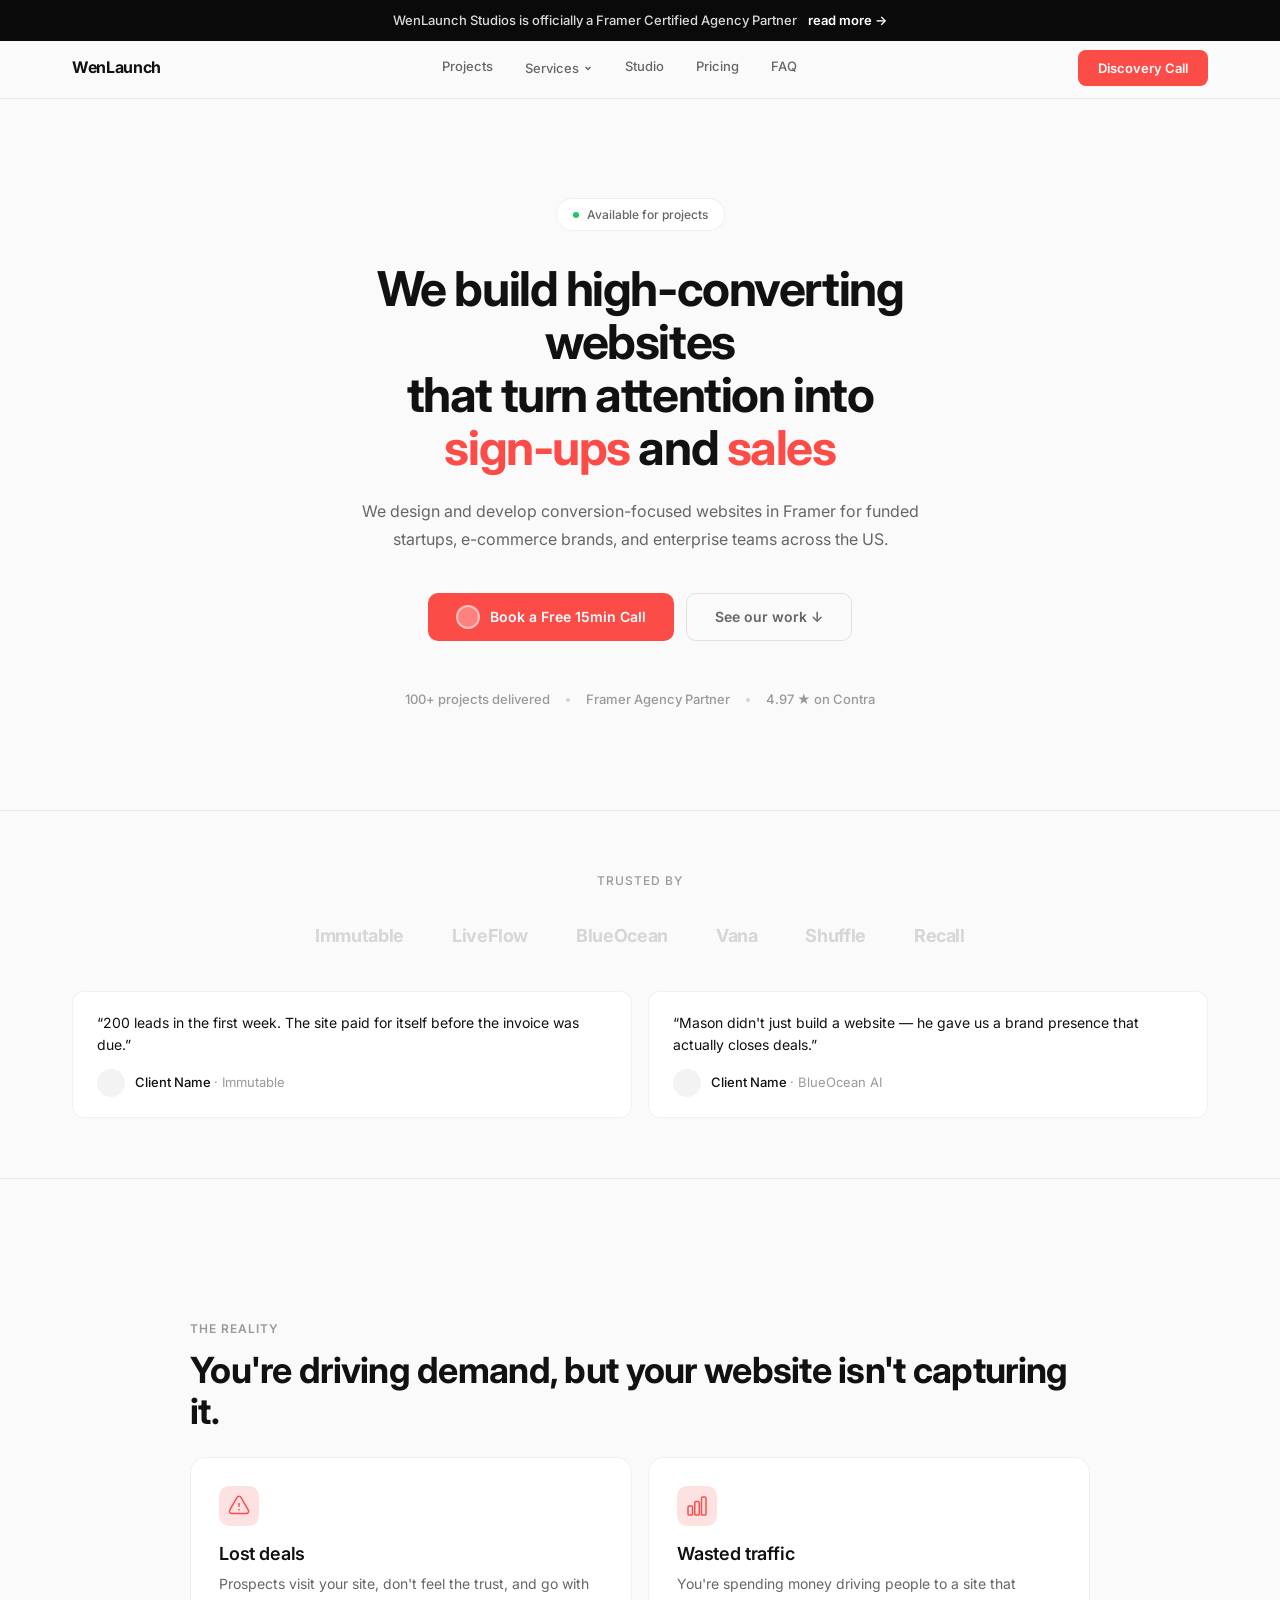
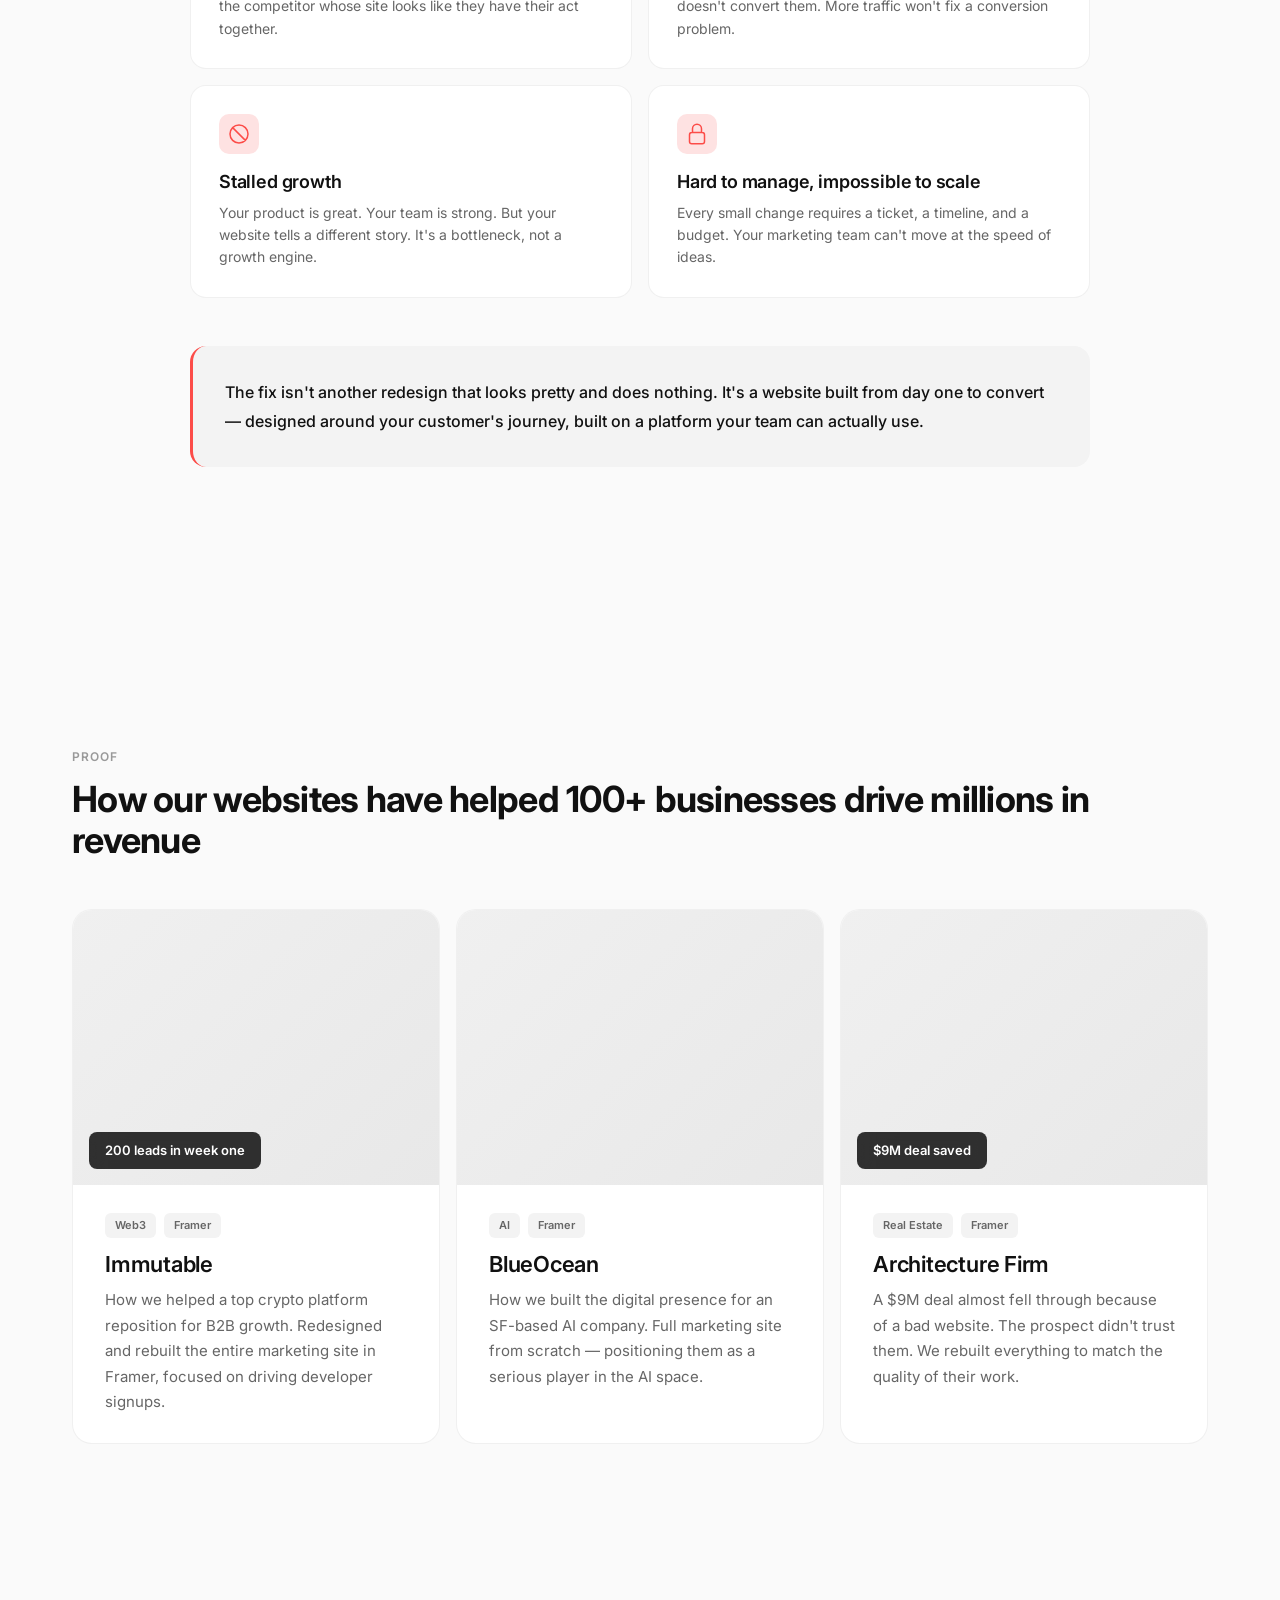
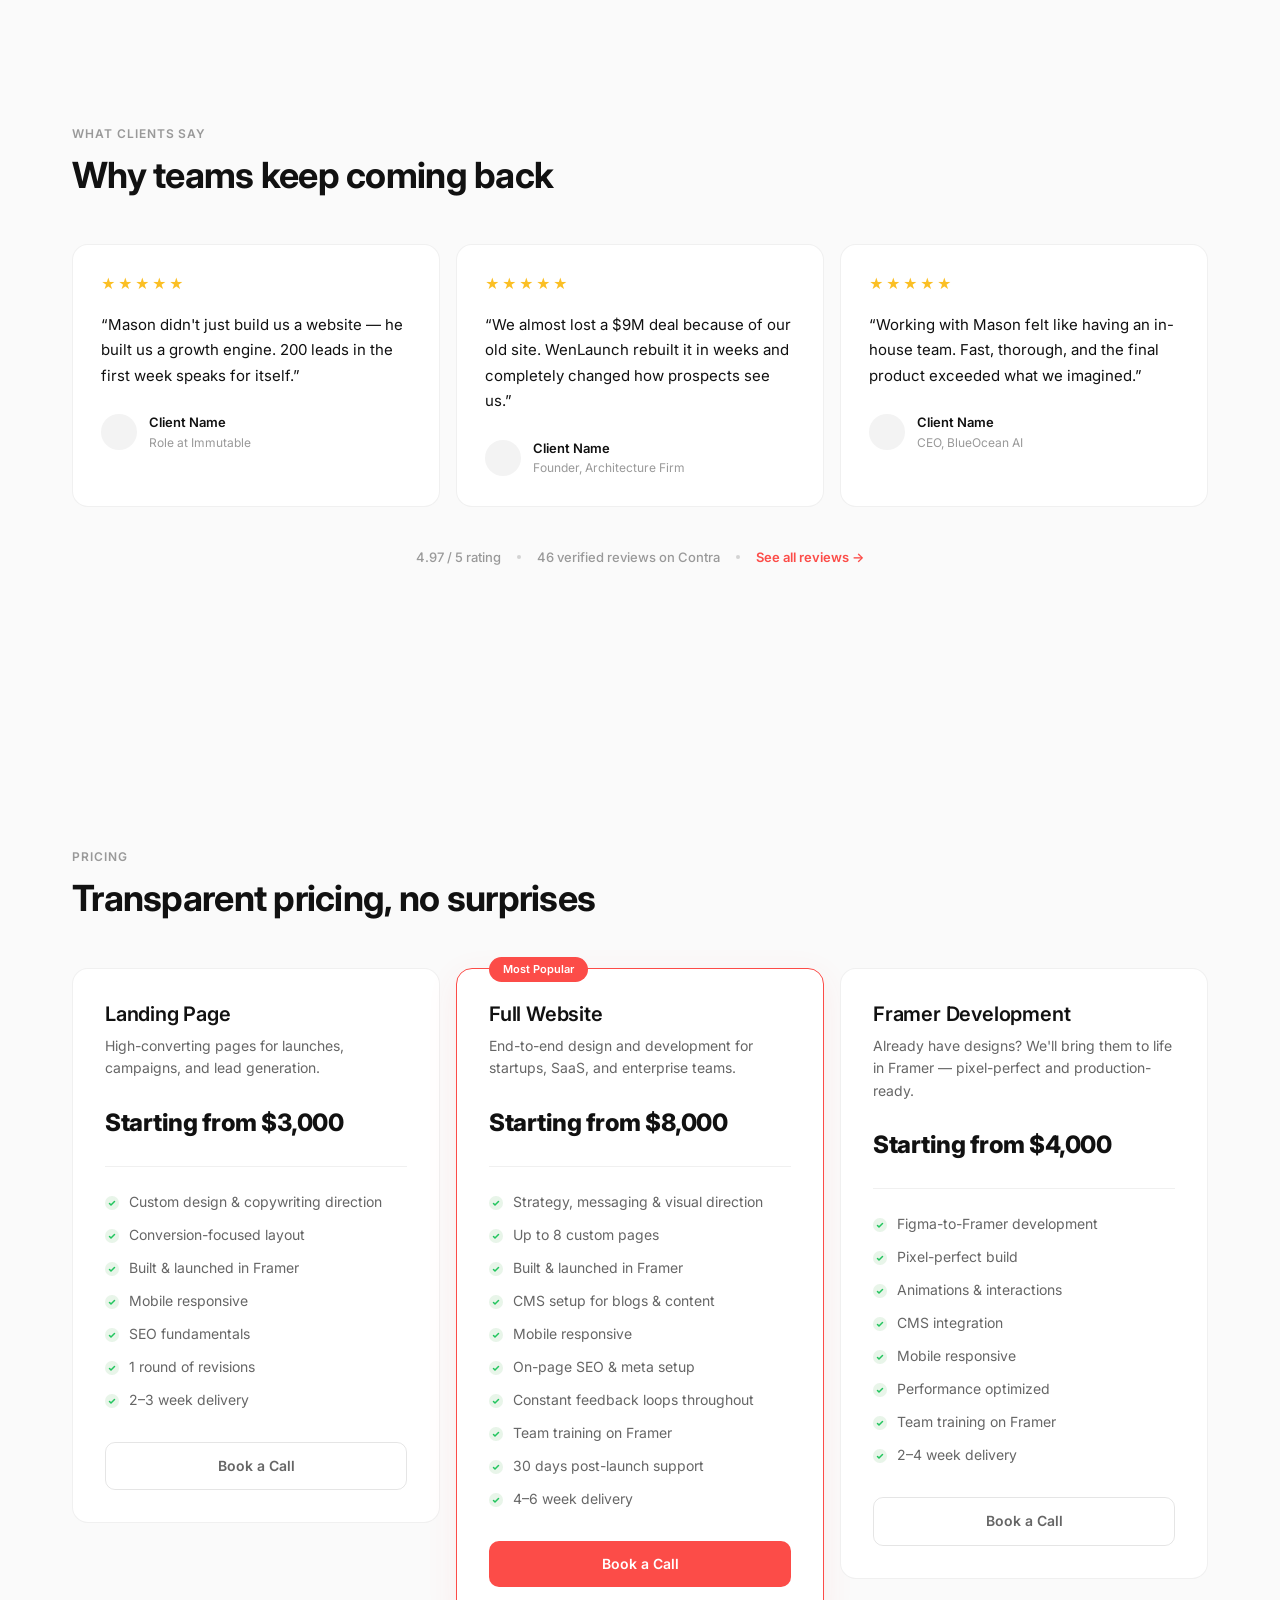
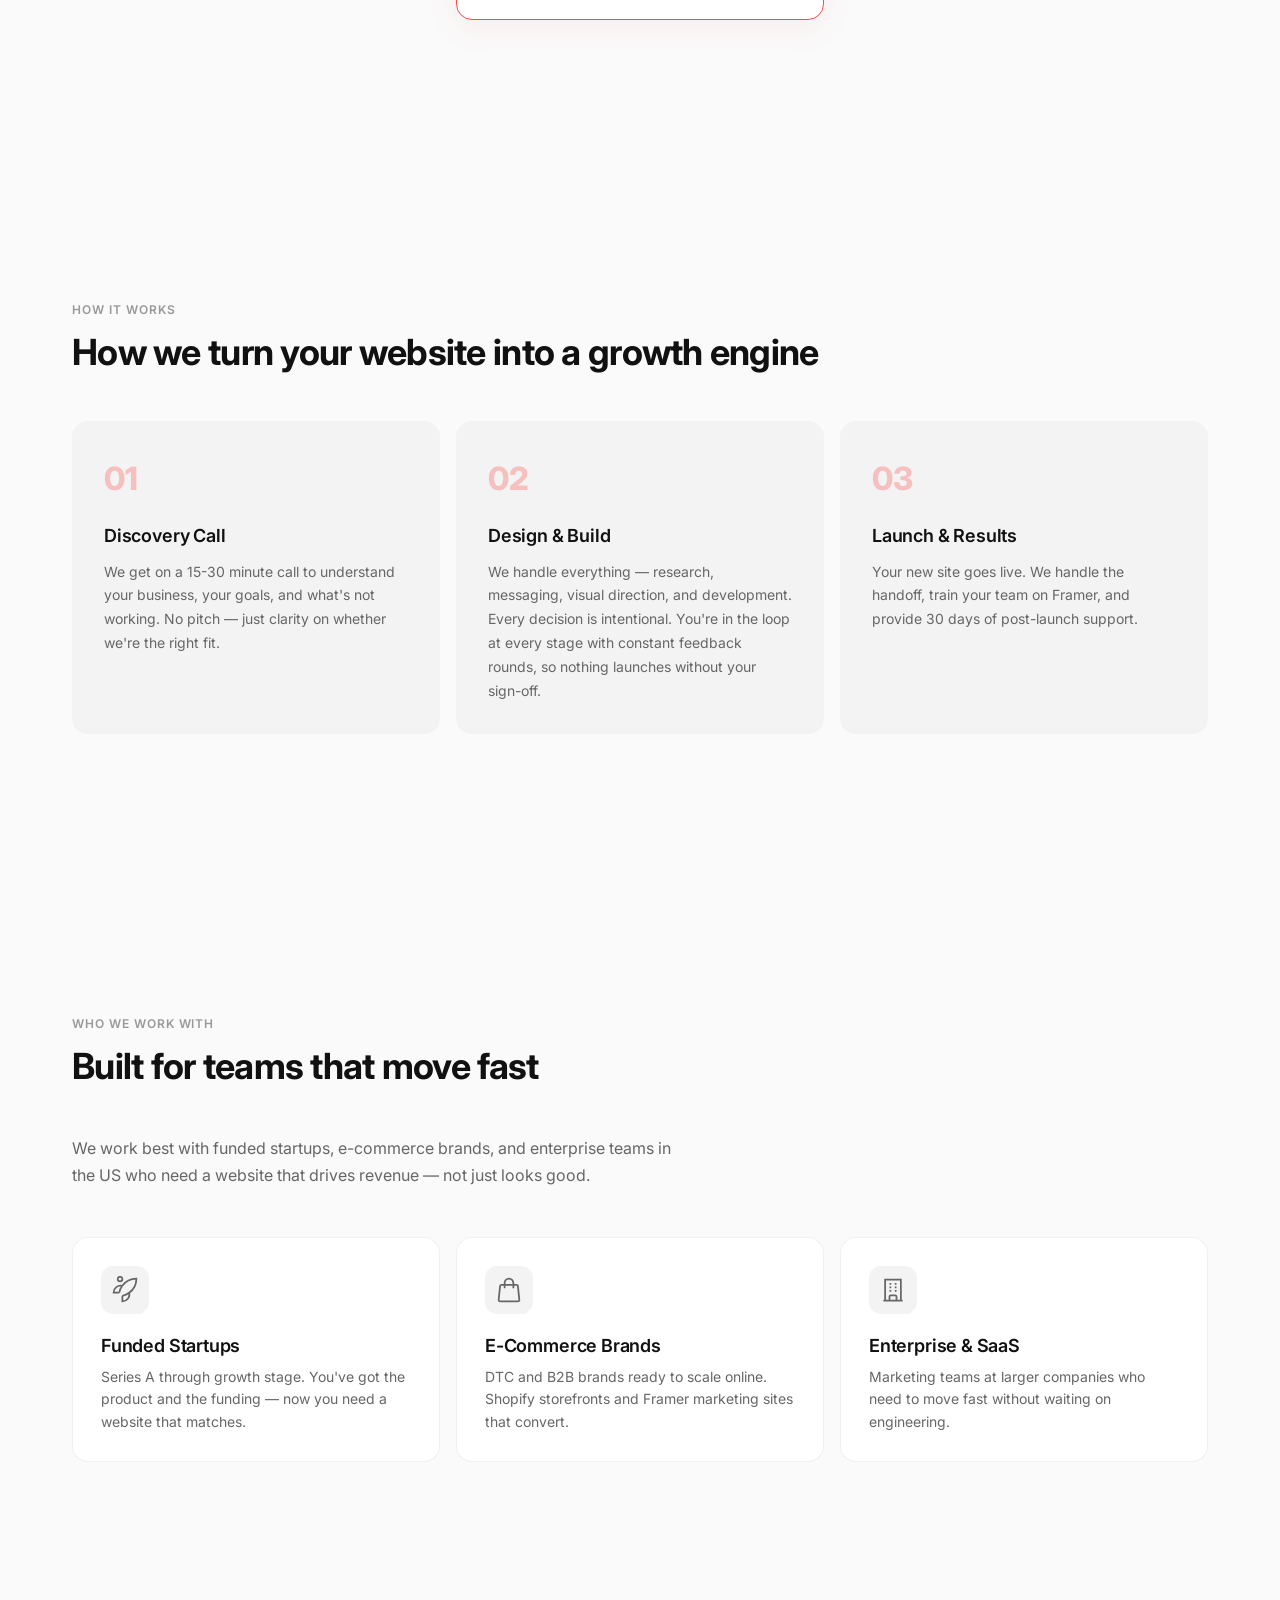
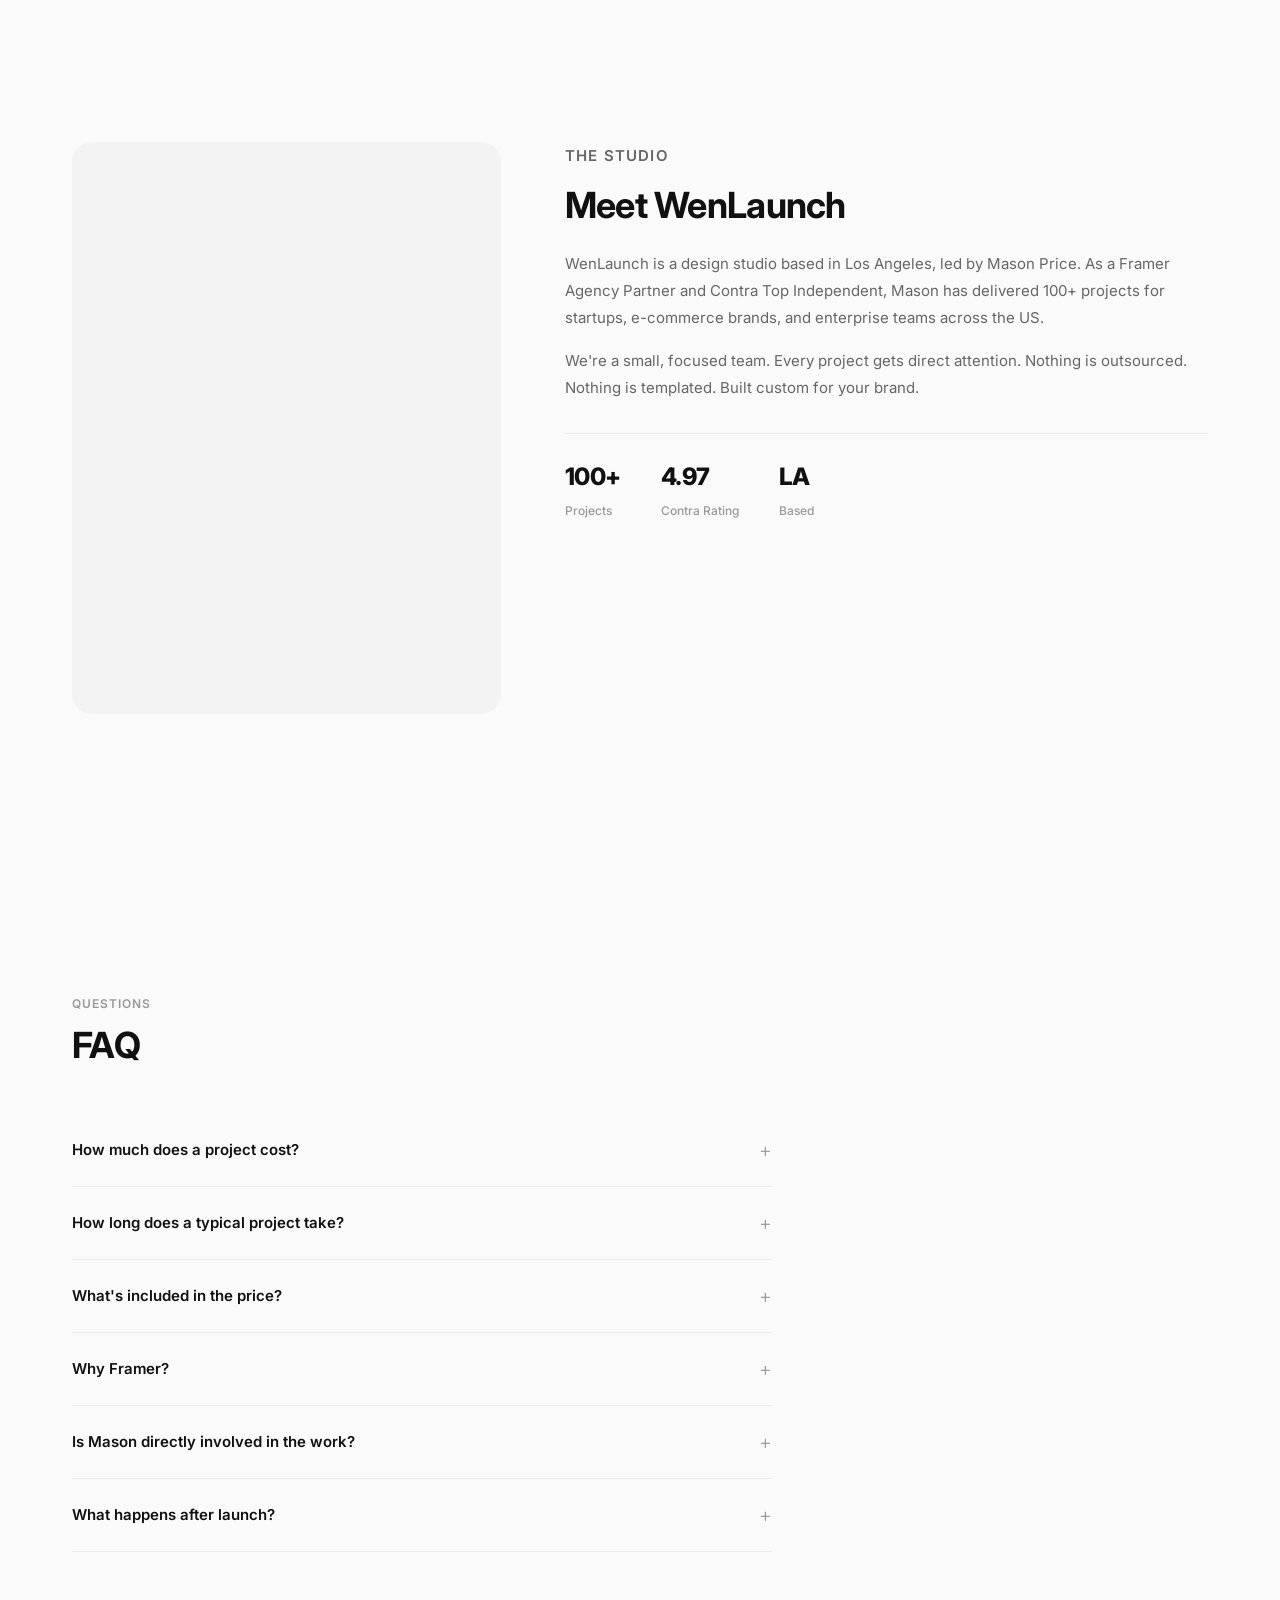
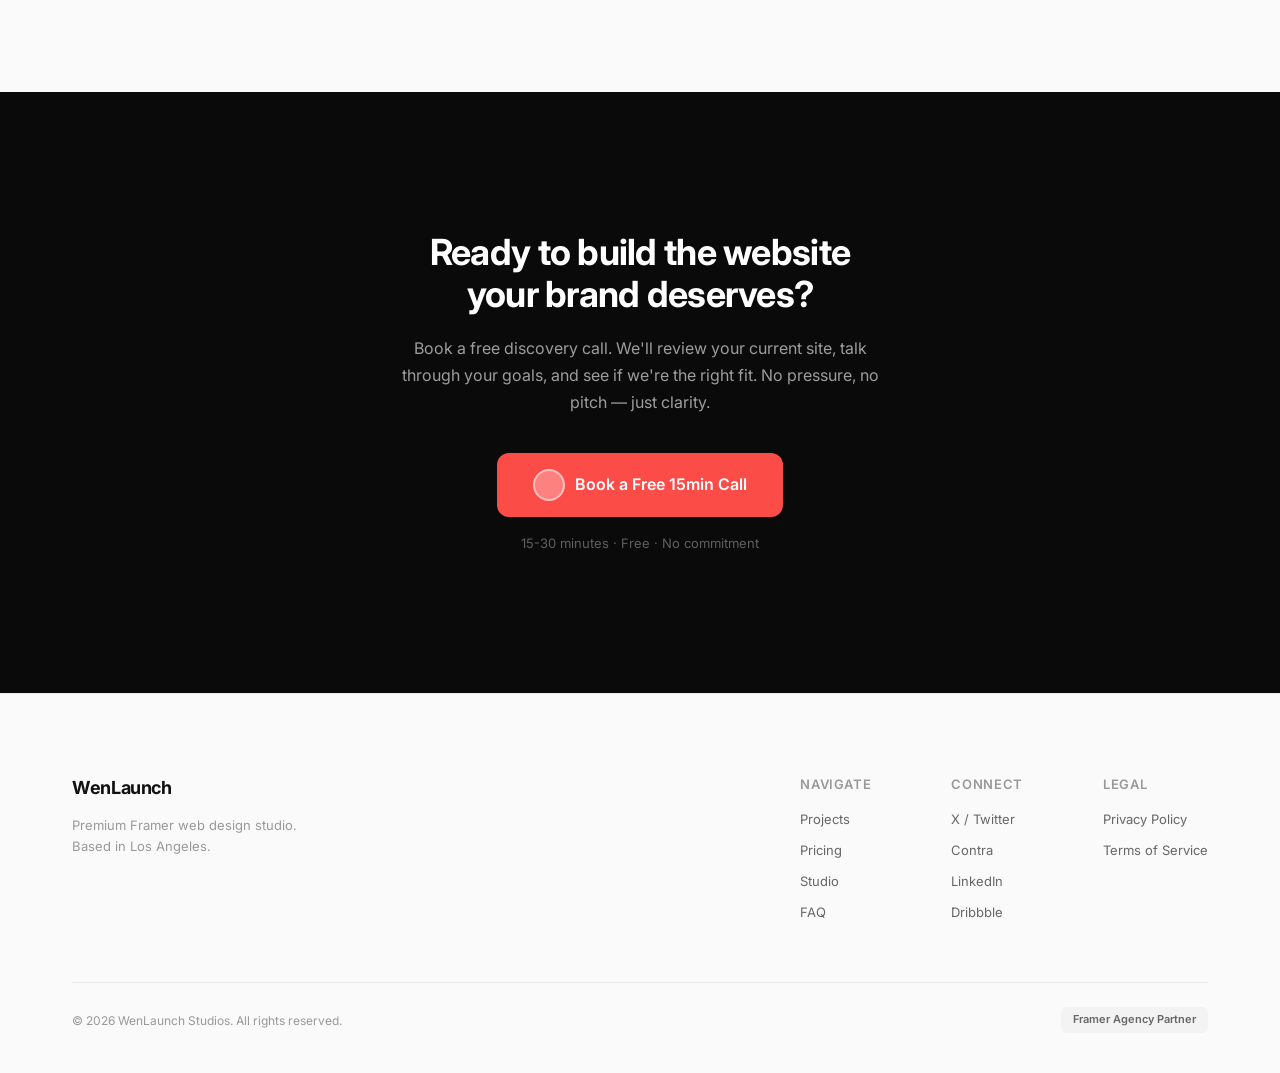
==== commit 098a23cb: "Add all site pages: services, pricing, studio, FAQ, discovery, blog Co-Authored-By: Claude Opus 4.6 " ====
--- a/index.html
+++ b/index.html
@@ -21,21 +21,21 @@
     <div class="nav-inner">
       <a href="/" class="nav-logo">WenLaunch</a>
       <div class="nav-links">
-        <a href="#projects">Projects</a>
+        <a href="/works.html">Projects</a>
         <div class="nav-dropdown">
           <button class="nav-dropdown-trigger">Services <svg width="10" height="10" viewBox="0 0 10 10" fill="none" stroke="currentColor" stroke-width="1.5"><path d="M2.5 4L5 6.5L7.5 4"/></svg></button>
           <div class="nav-dropdown-menu">
-            <a href="#services">Landing Pages</a>
-            <a href="#services">Full Website</a>
-            <a href="#services">Framer Development</a>
-            <a href="#services">Ecommerce Site</a>
-          </div>
-        </div>
-        <a href="#about">Studio</a>
-        <a href="#services">Pricing</a>
-        <a href="#faq">FAQ</a>
-      </div>
-      <a href="#cta" class="nav-cta">Discovery Call</a>
+            <a href="/services/landing-pages.html">Landing Pages</a>
+            <a href="/services/full-website.html">Full Website</a>
+            <a href="/services/framer-development.html">Framer Development</a>
+            <a href="/services/ecommerce.html">Ecommerce Site</a>
+          </div>
+        </div>
+        <a href="/studio.html">Studio</a>
+        <a href="/pricing.html">Pricing</a>
+        <a href="/faq.html">FAQ</a>
+      </div>
+      <a href="/discovery.html" class="nav-cta">Discovery Call</a>
     </div>
   </nav>
 
@@ -446,10 +446,10 @@
         <div class="footer-links">
           <div class="footer-col">
             <h4>Navigate</h4>
-            <a href="#projects">Projects</a>
-            <a href="#services">Services</a>
-            <a href="#about">Studio</a>
-            <a href="#faq">FAQ</a>
+            <a href="/works.html">Projects</a>
+            <a href="/pricing.html">Pricing</a>
+            <a href="/studio.html">Studio</a>
+            <a href="/faq.html">FAQ</a>
           </div>
           <div class="footer-col">
             <h4>Connect</h4>
--- a/style.css
+++ b/style.css
@@ -1084,6 +1084,110 @@
   color: var(--text-secondary);
 }
 
+/* ---- WORKS PAGE ---- */
+
+.works-hero {
+  padding: 198px 0 60px;
+}
+
+.works-headline {
+  font-size: 48px;
+  font-weight: 700;
+  line-height: 1.1;
+  letter-spacing: -0.03em;
+  margin-bottom: 16px;
+}
+
+.works-sub {
+  font-size: 16px;
+  color: var(--text-secondary);
+  line-height: 1.7;
+  max-width: 500px;
+}
+
+.works-filters {
+  padding: 0 0 48px;
+  position: sticky;
+  top: 98px;
+  z-index: 50;
+  background: var(--bg);
+  padding-top: 20px;
+}
+
+.filter-bar {
+  display: flex;
+  gap: 8px;
+  flex-wrap: wrap;
+}
+
+.filter-btn {
+  padding: 8px 20px;
+  border-radius: 100px;
+  font-size: 13px;
+  font-weight: 500;
+  font-family: inherit;
+  border: 1px solid var(--border-strong);
+  background: var(--bg-card);
+  color: var(--text-secondary);
+  cursor: pointer;
+  transition: all 0.15s;
+}
+
+.filter-btn:hover {
+  border-color: var(--text-muted);
+  color: var(--text);
+}
+
+.filter-btn.active {
+  background: var(--bg-dark);
+  color: white;
+  border-color: var(--bg-dark);
+}
+
+.works-grid-section {
+  padding: 0 0 var(--section-gap);
+}
+
+.works-grid {
+  display: grid;
+  grid-template-columns: repeat(3, 1fr);
+  gap: 16px;
+}
+
+.works-card {
+  border-radius: var(--radius-xl);
+  border: 1px solid var(--border);
+  background: var(--bg-card);
+  overflow: hidden;
+  transition: all 0.2s;
+}
+
+.works-card:hover {
+  border-color: var(--border-strong);
+  box-shadow: 0 8px 24px rgba(0,0,0,0.04);
+}
+
+.works-image {
+  position: relative;
+  aspect-ratio: 4 / 3;
+  background: var(--bg-muted);
+}
+
+.works-info {
+  padding: 24px;
+}
+
+.works-info h3 {
+  font-size: 18px;
+  margin-bottom: 6px;
+}
+
+.works-info p {
+  font-size: 14px;
+  color: var(--text-secondary);
+  line-height: 1.6;
+}
+
 /* ---- RESPONSIVE ---- */
 
 @media (max-width: 768px) {
@@ -1093,6 +1197,7 @@
   .pain-grid,
   .pricing-grid,
   .work-grid,
+  .works-grid,
   .testimonial-grid,
   .process-grid,
   .icp-grid {
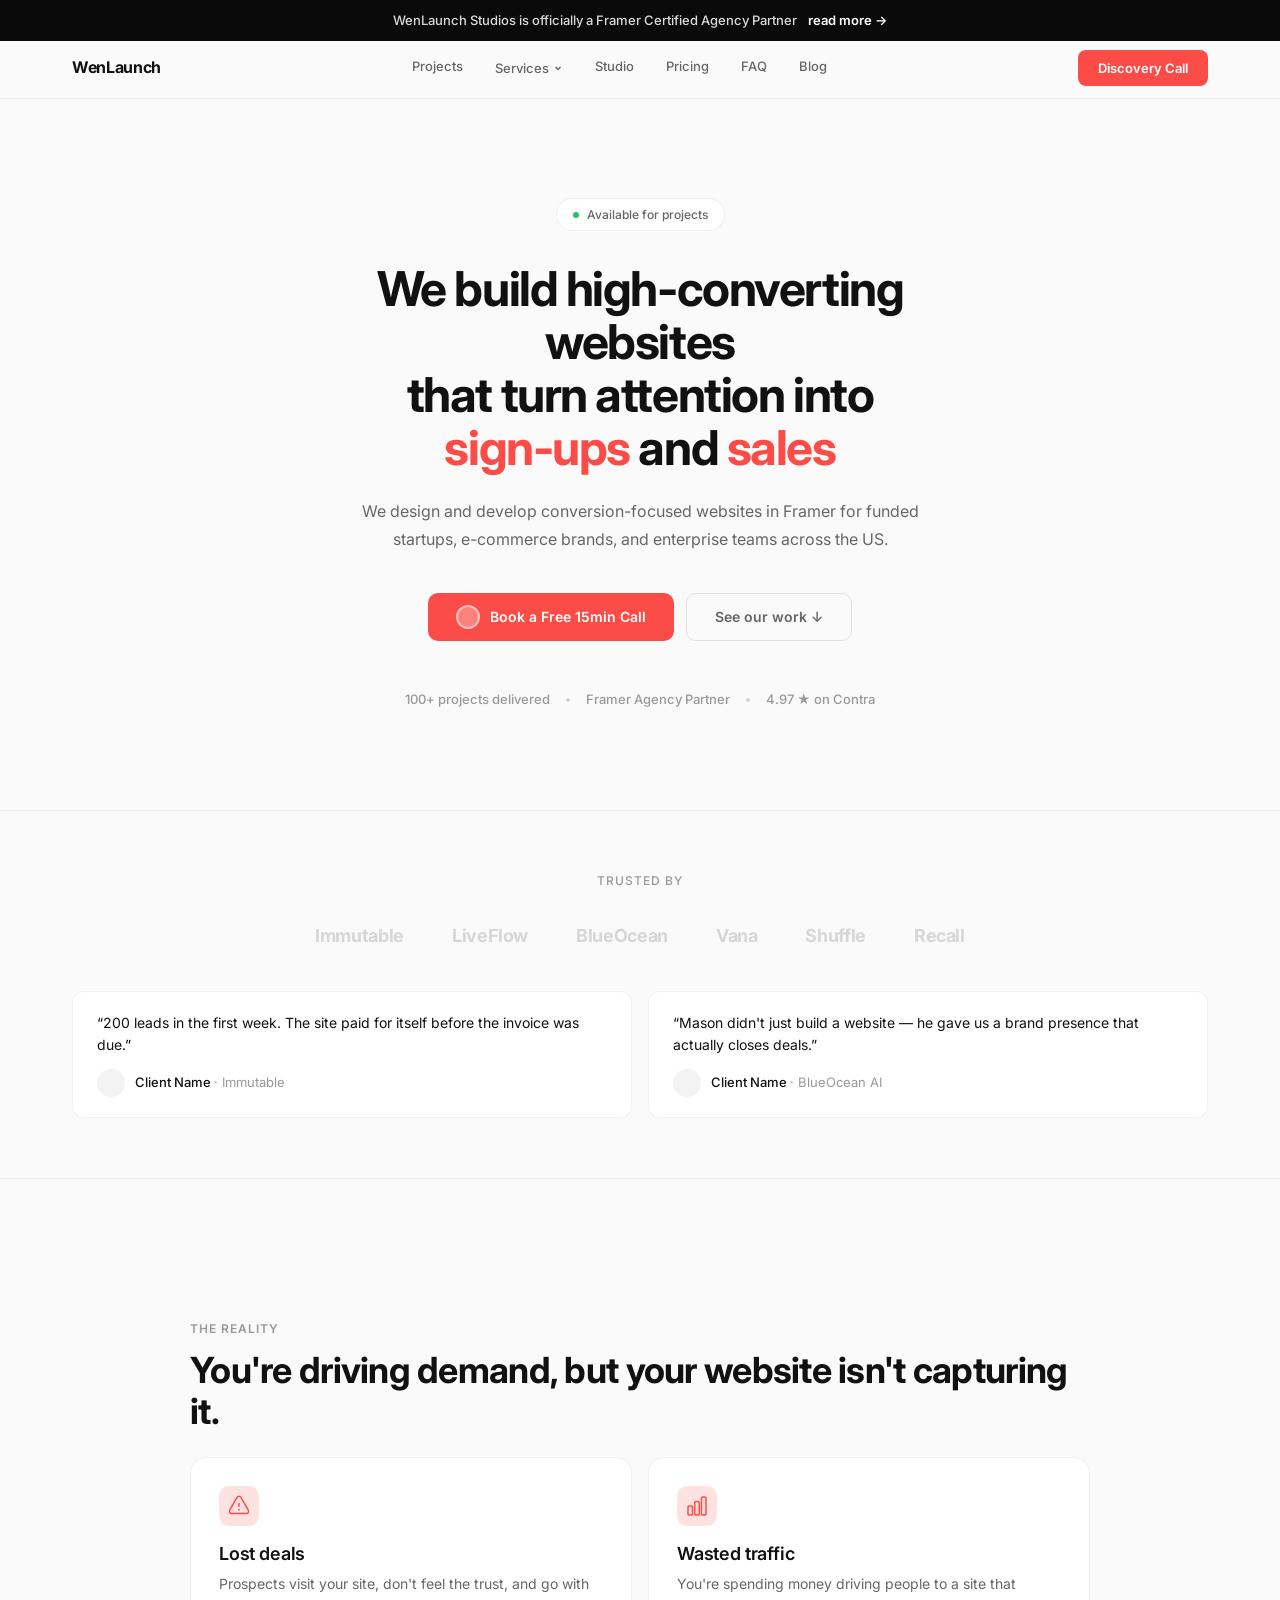
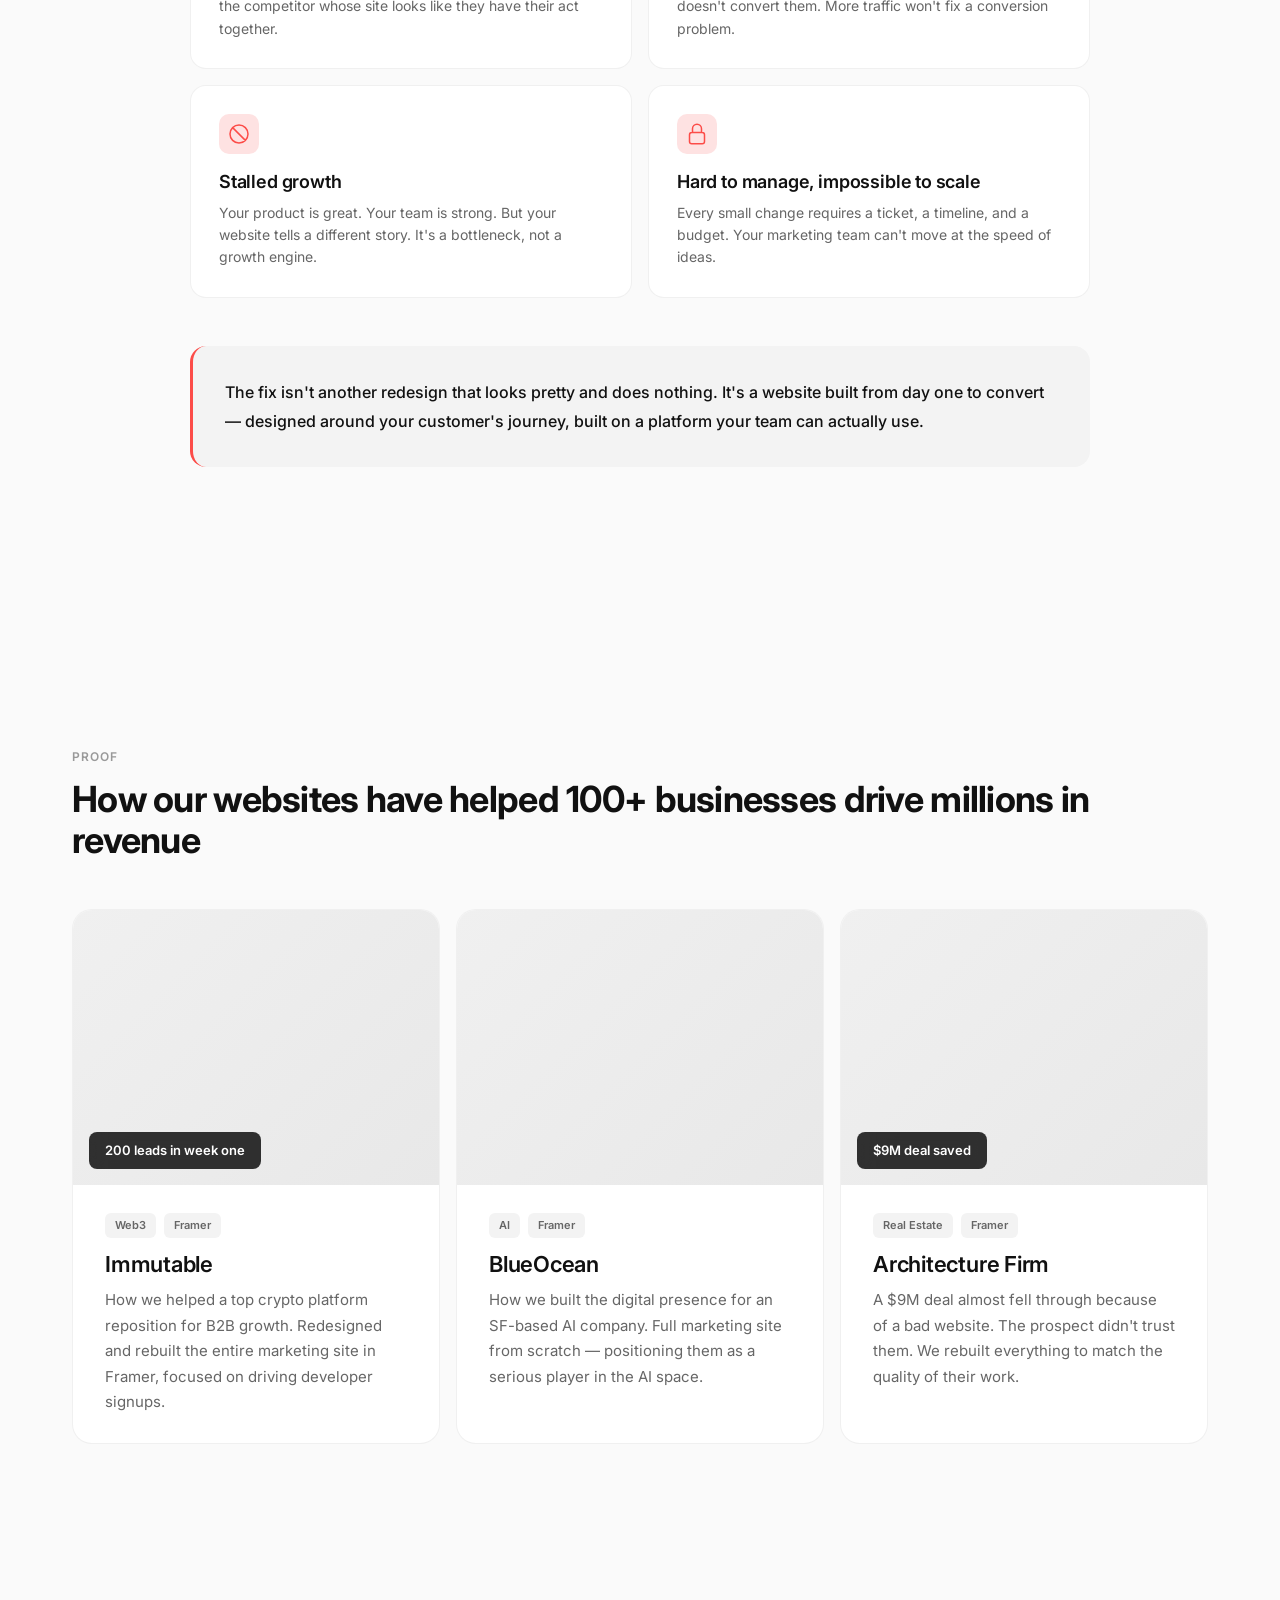
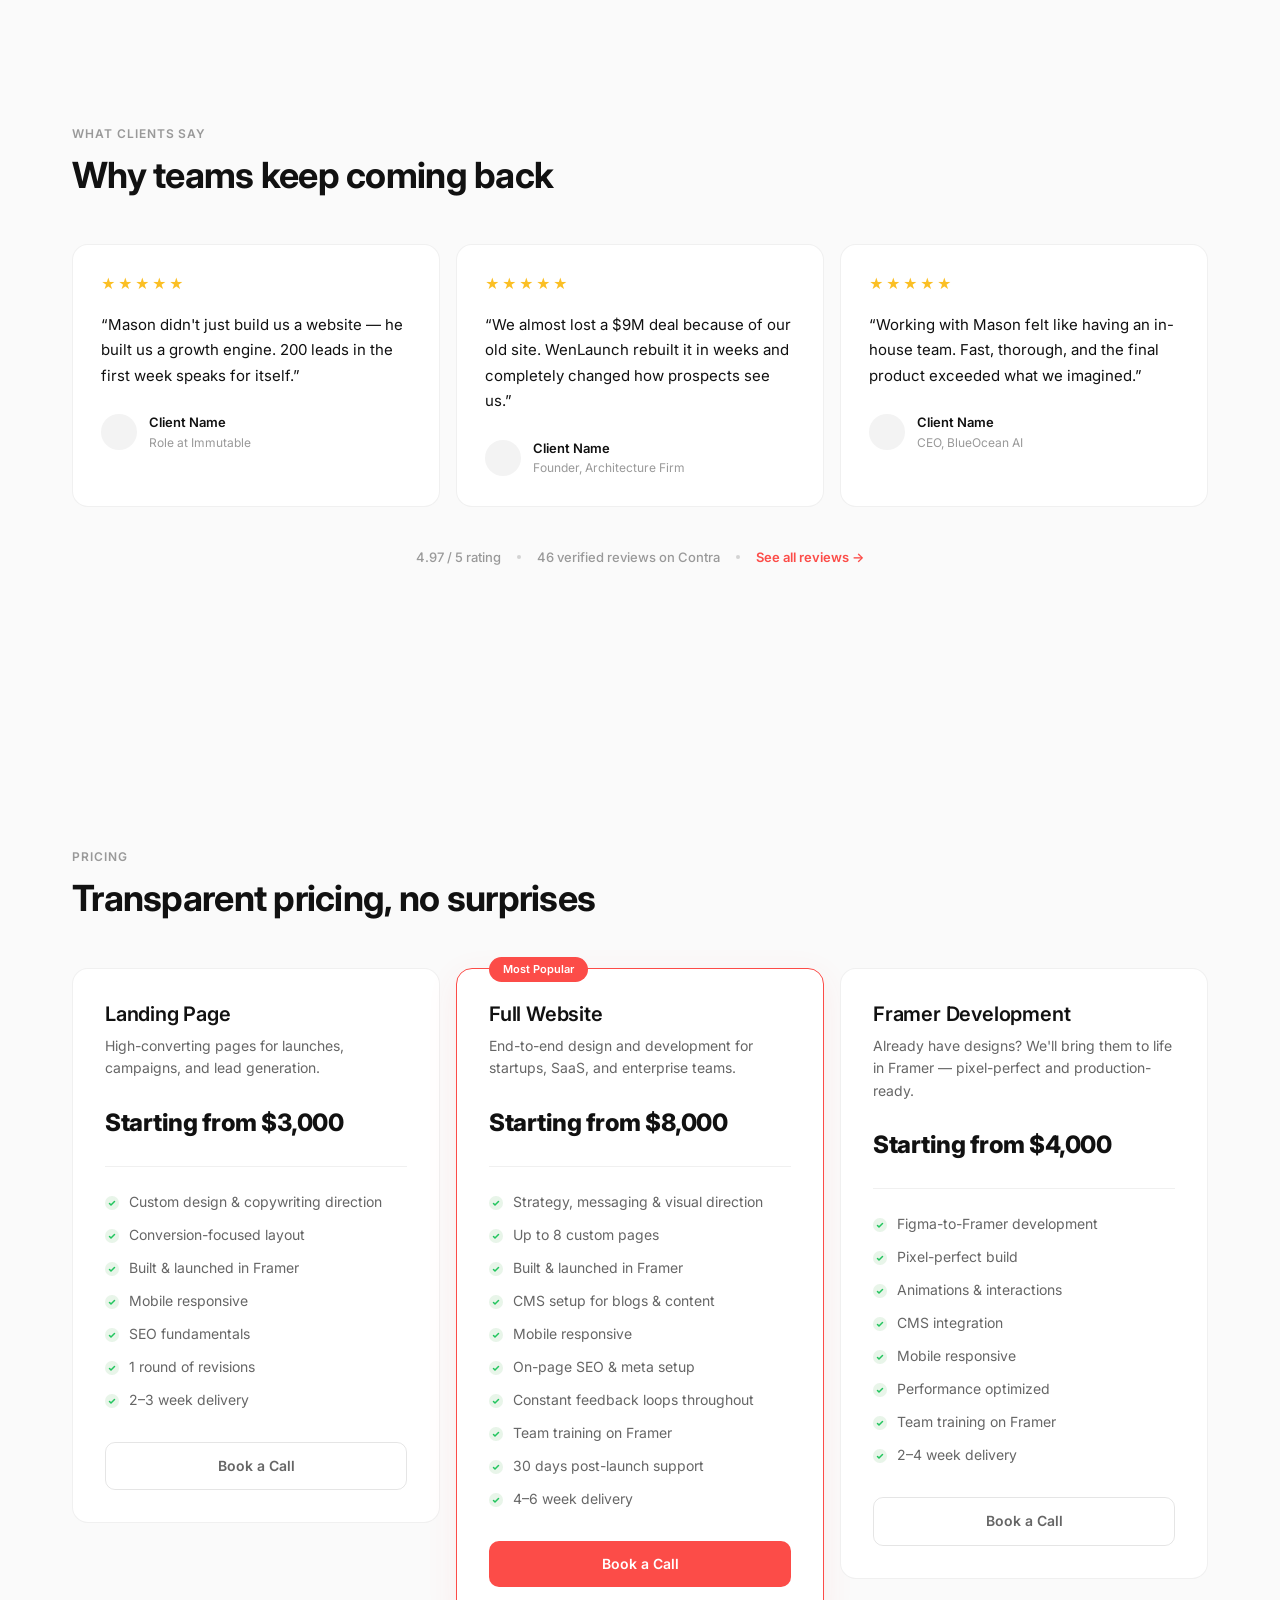
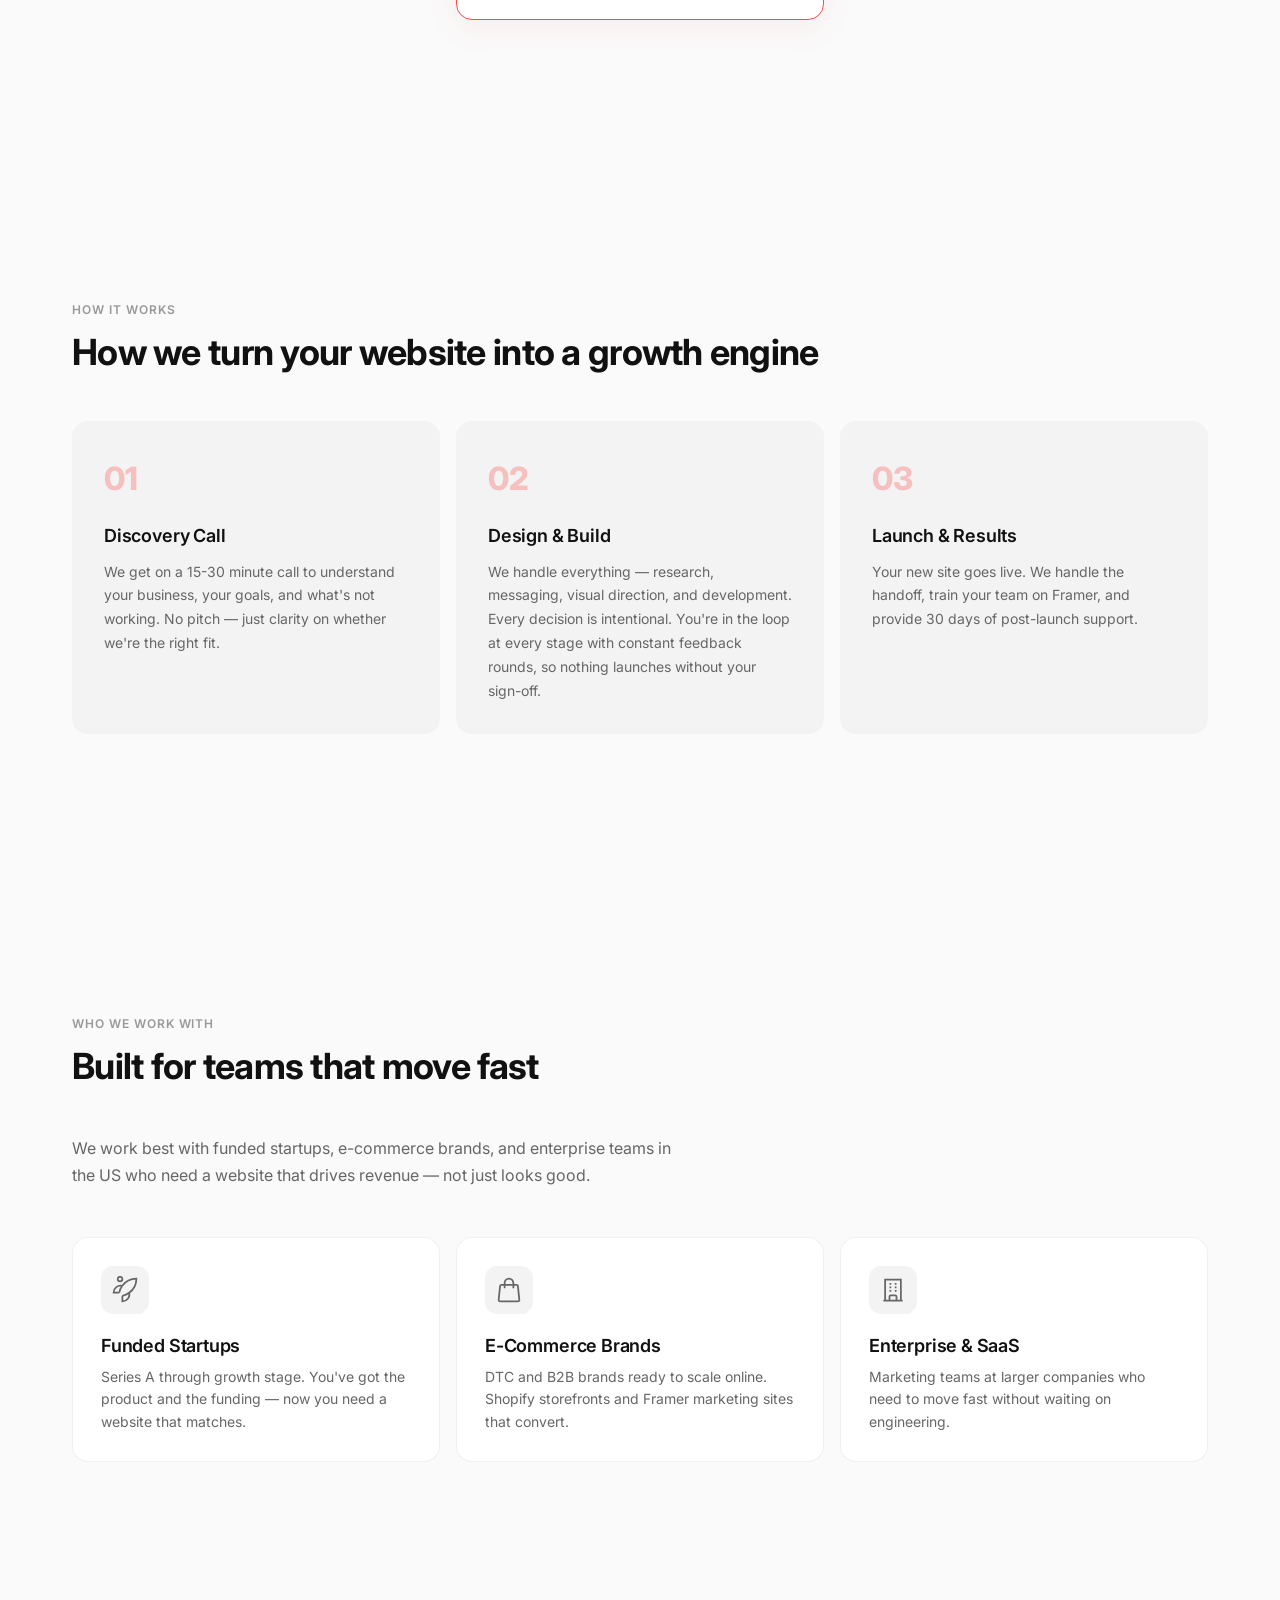
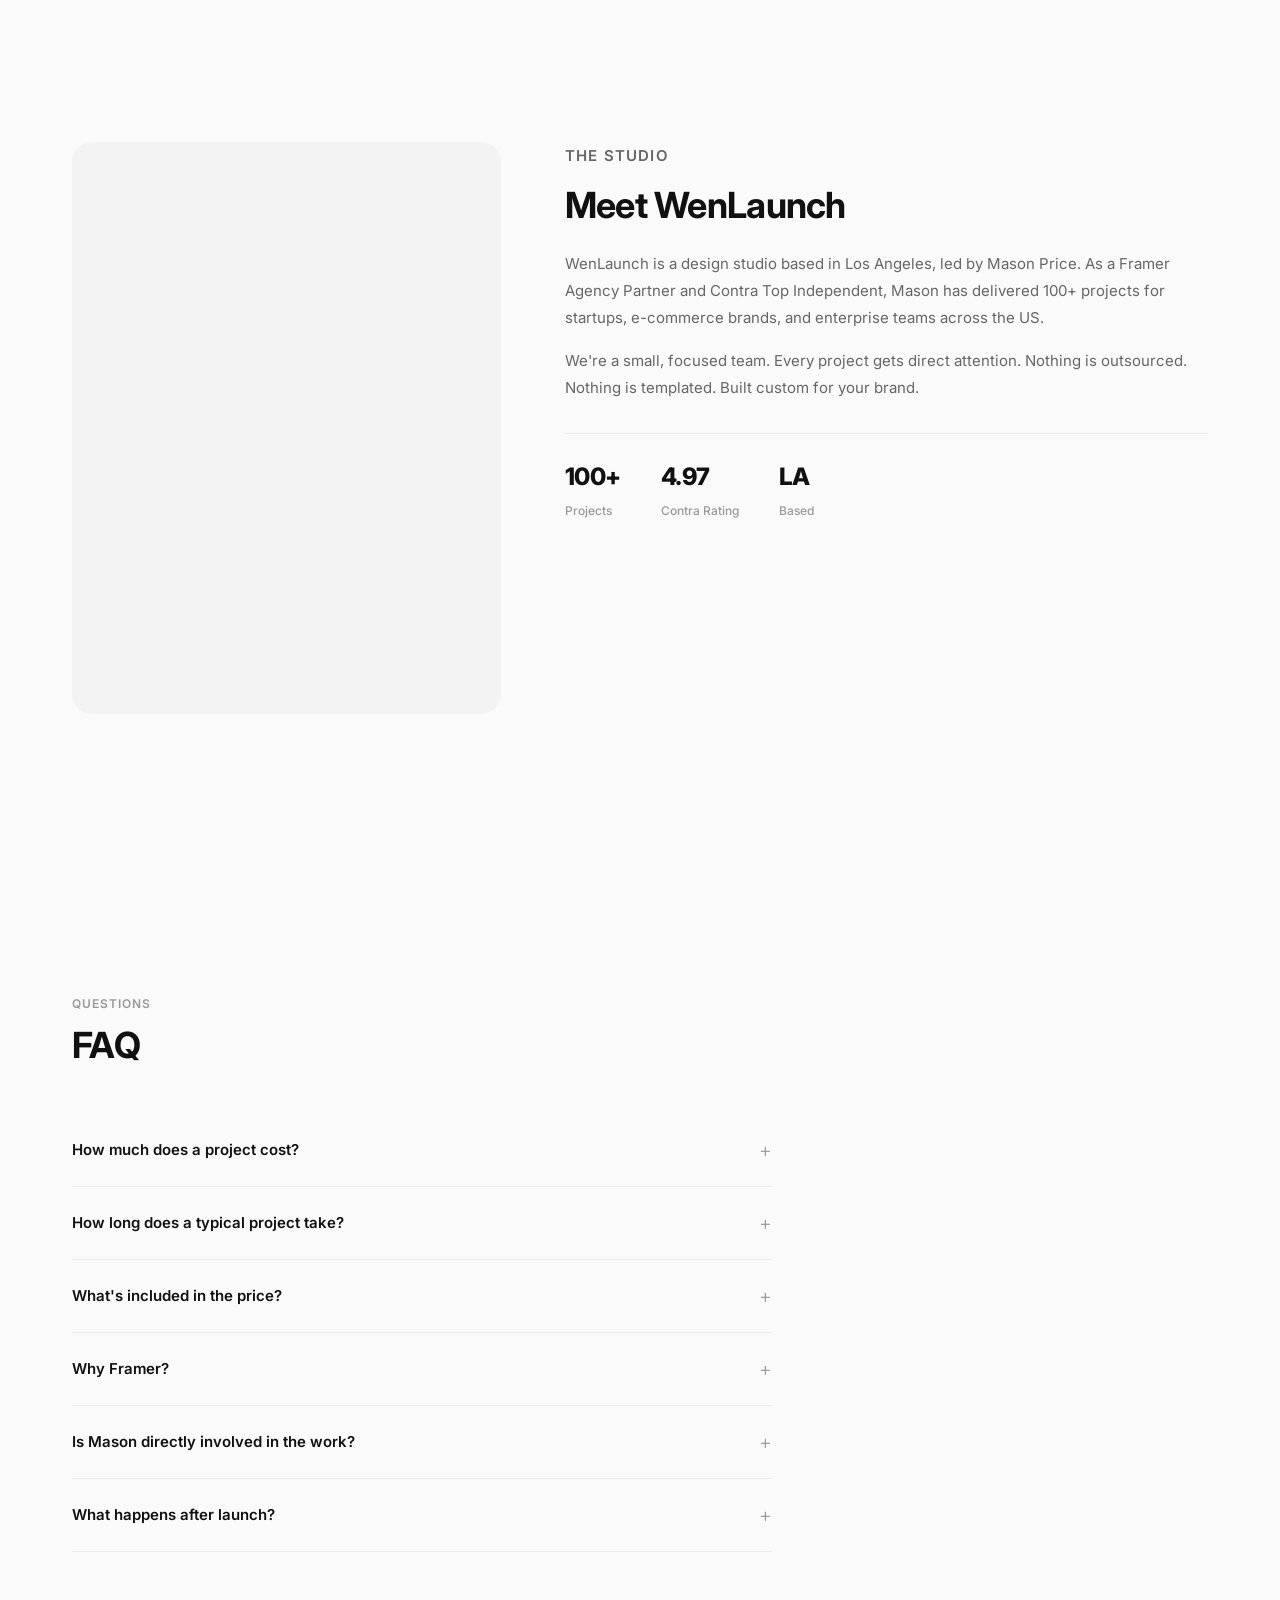
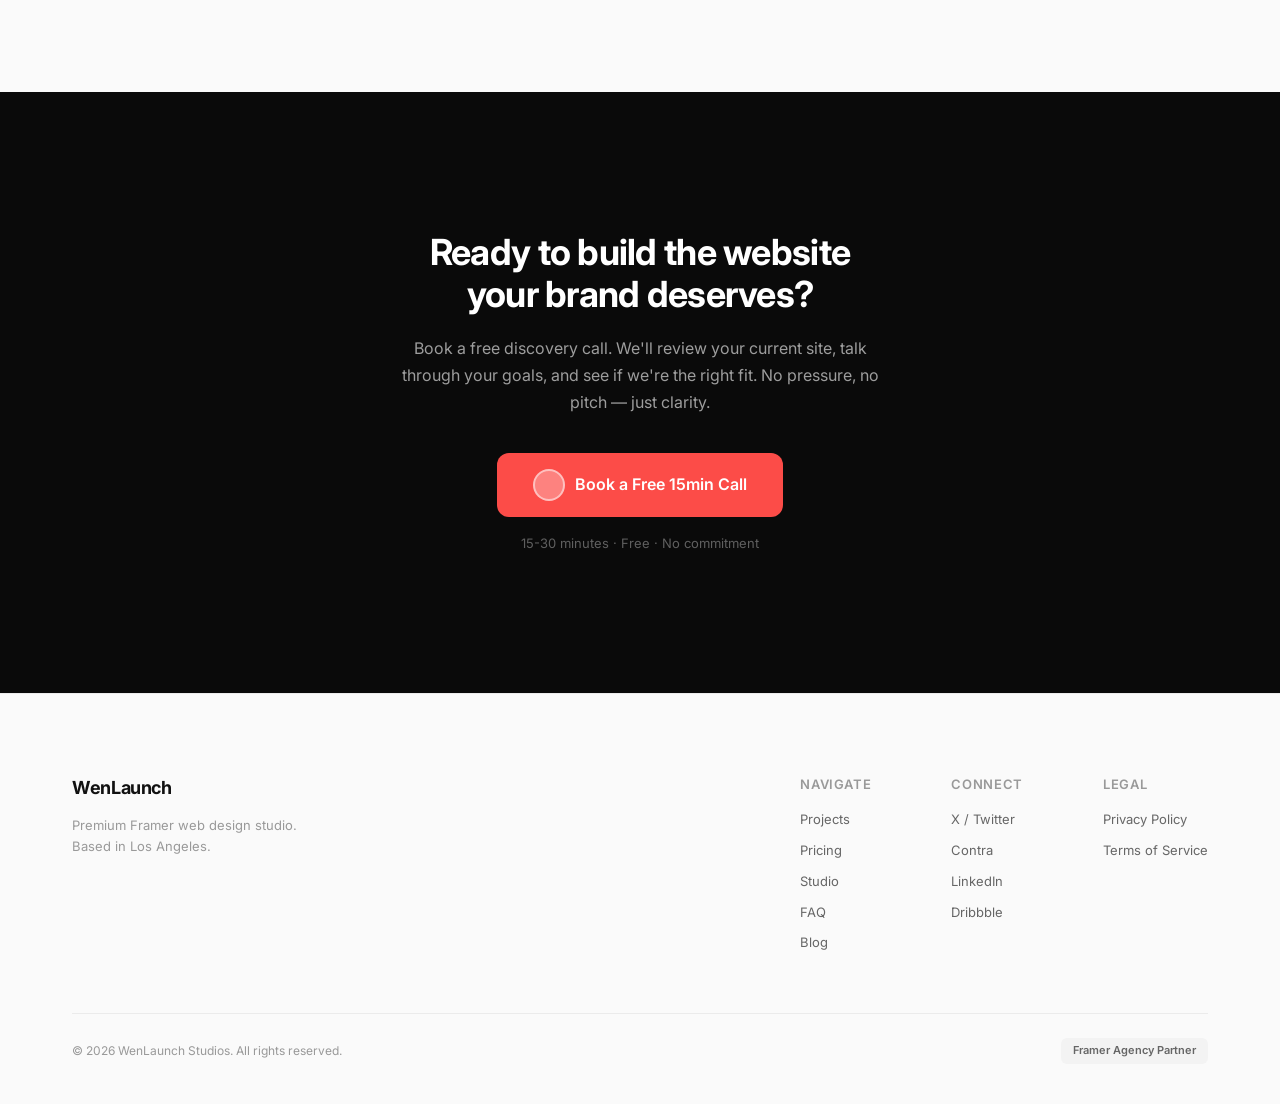
==== commit b4c9552f: "Fix dropdown hover gap and add Blog to navigation Co-Authored-By: Claude Opus 4.6 (1M context) <nore" ====
--- a/index.html
+++ b/index.html
@@ -34,6 +34,7 @@
         <a href="/studio.html">Studio</a>
         <a href="/pricing.html">Pricing</a>
         <a href="/faq.html">FAQ</a>
+        <a href="/blog.html">Blog</a>
       </div>
       <a href="/discovery.html" class="nav-cta">Discovery Call</a>
     </div>
@@ -450,6 +451,7 @@
             <a href="/pricing.html">Pricing</a>
             <a href="/studio.html">Studio</a>
             <a href="/faq.html">FAQ</a>
+        <a href="/blog.html">Blog</a>
           </div>
           <div class="footer-col">
             <h4>Connect</h4>
--- a/style.css
+++ b/style.css
@@ -240,7 +240,7 @@
 
 .nav-dropdown-menu {
   position: absolute;
-  top: calc(100% + 12px);
+  top: 100%;
   left: 50%;
   transform: translateX(-50%);
   min-width: 200px;
@@ -248,10 +248,11 @@
   border: 1px solid var(--border-strong);
   border-radius: var(--radius);
   padding: 8px;
+  padding-top: 20px;
   opacity: 0;
   pointer-events: none;
   transition: opacity 0.15s, transform 0.15s;
-  transform: translateX(-50%) translateY(4px);
+  transform: translateX(-50%) translateY(0);
   box-shadow: 0 8px 24px rgba(0, 0, 0, 0.08);
 }
 
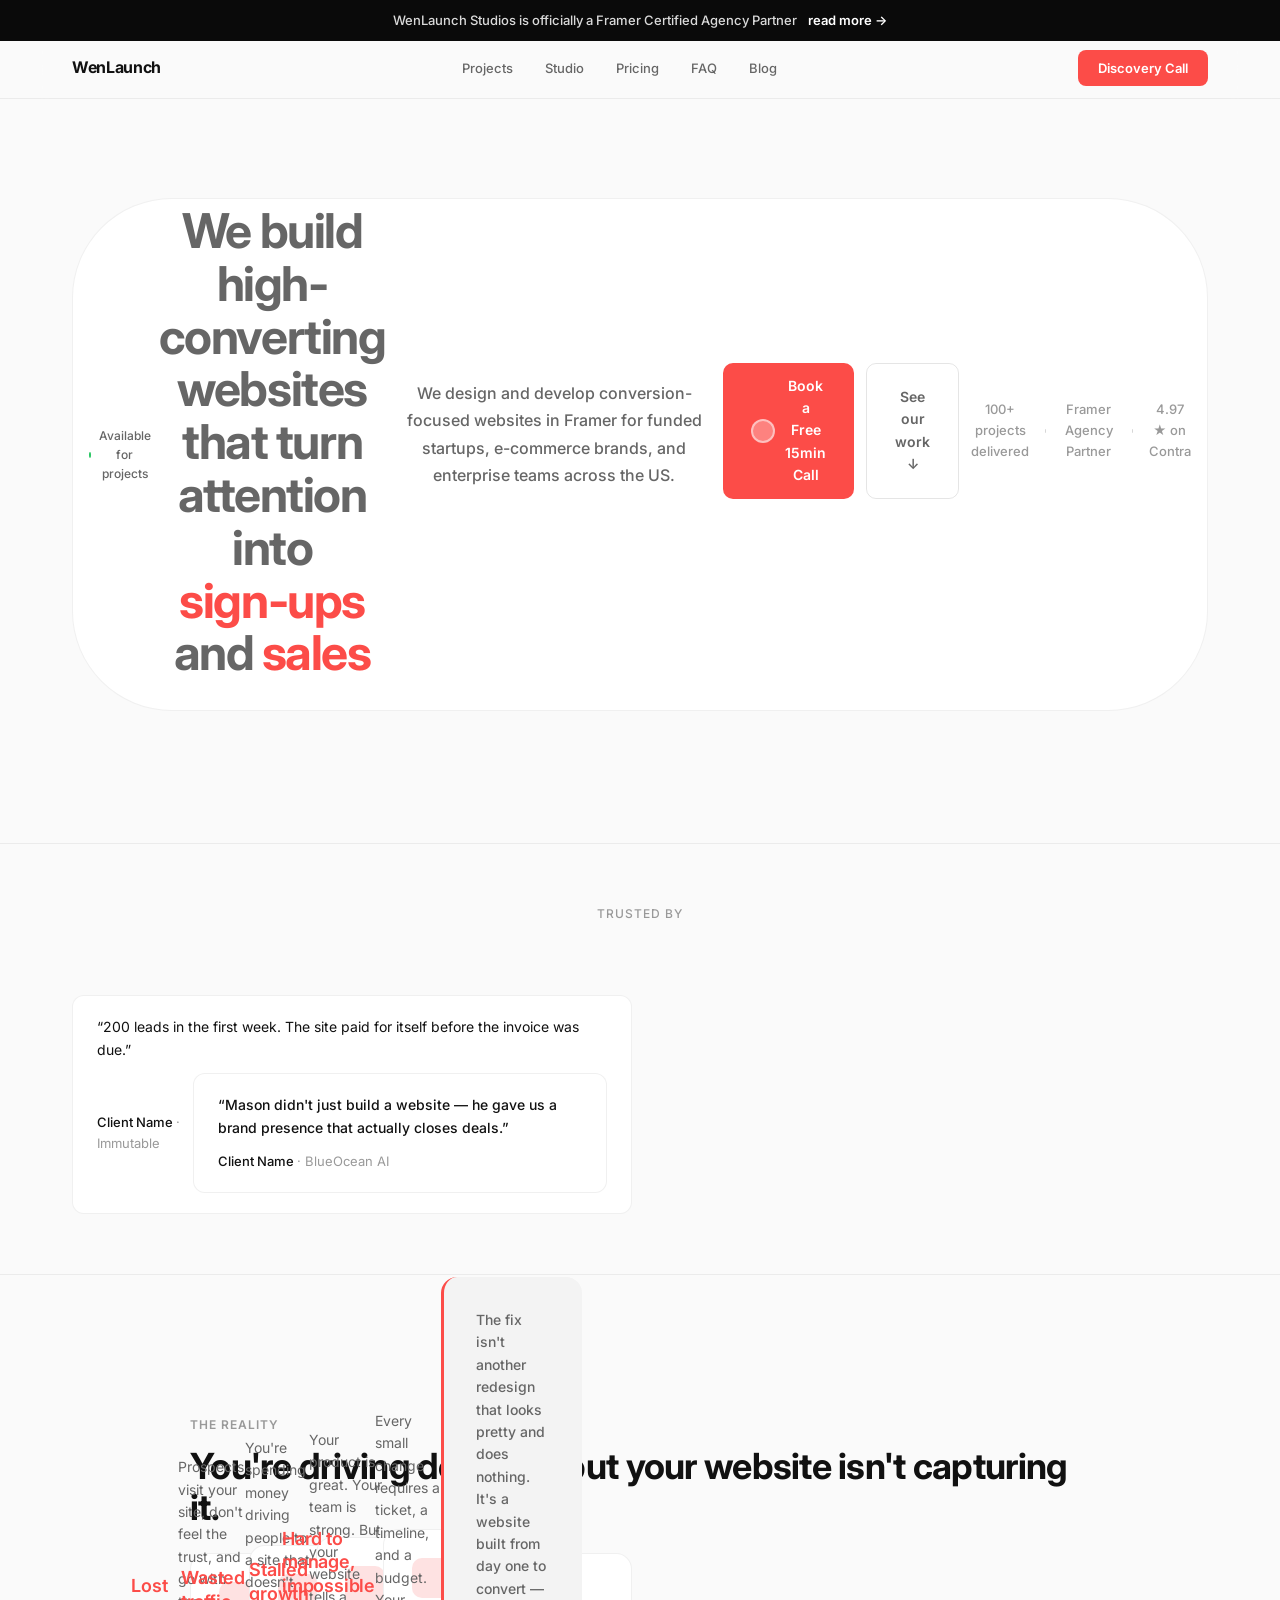
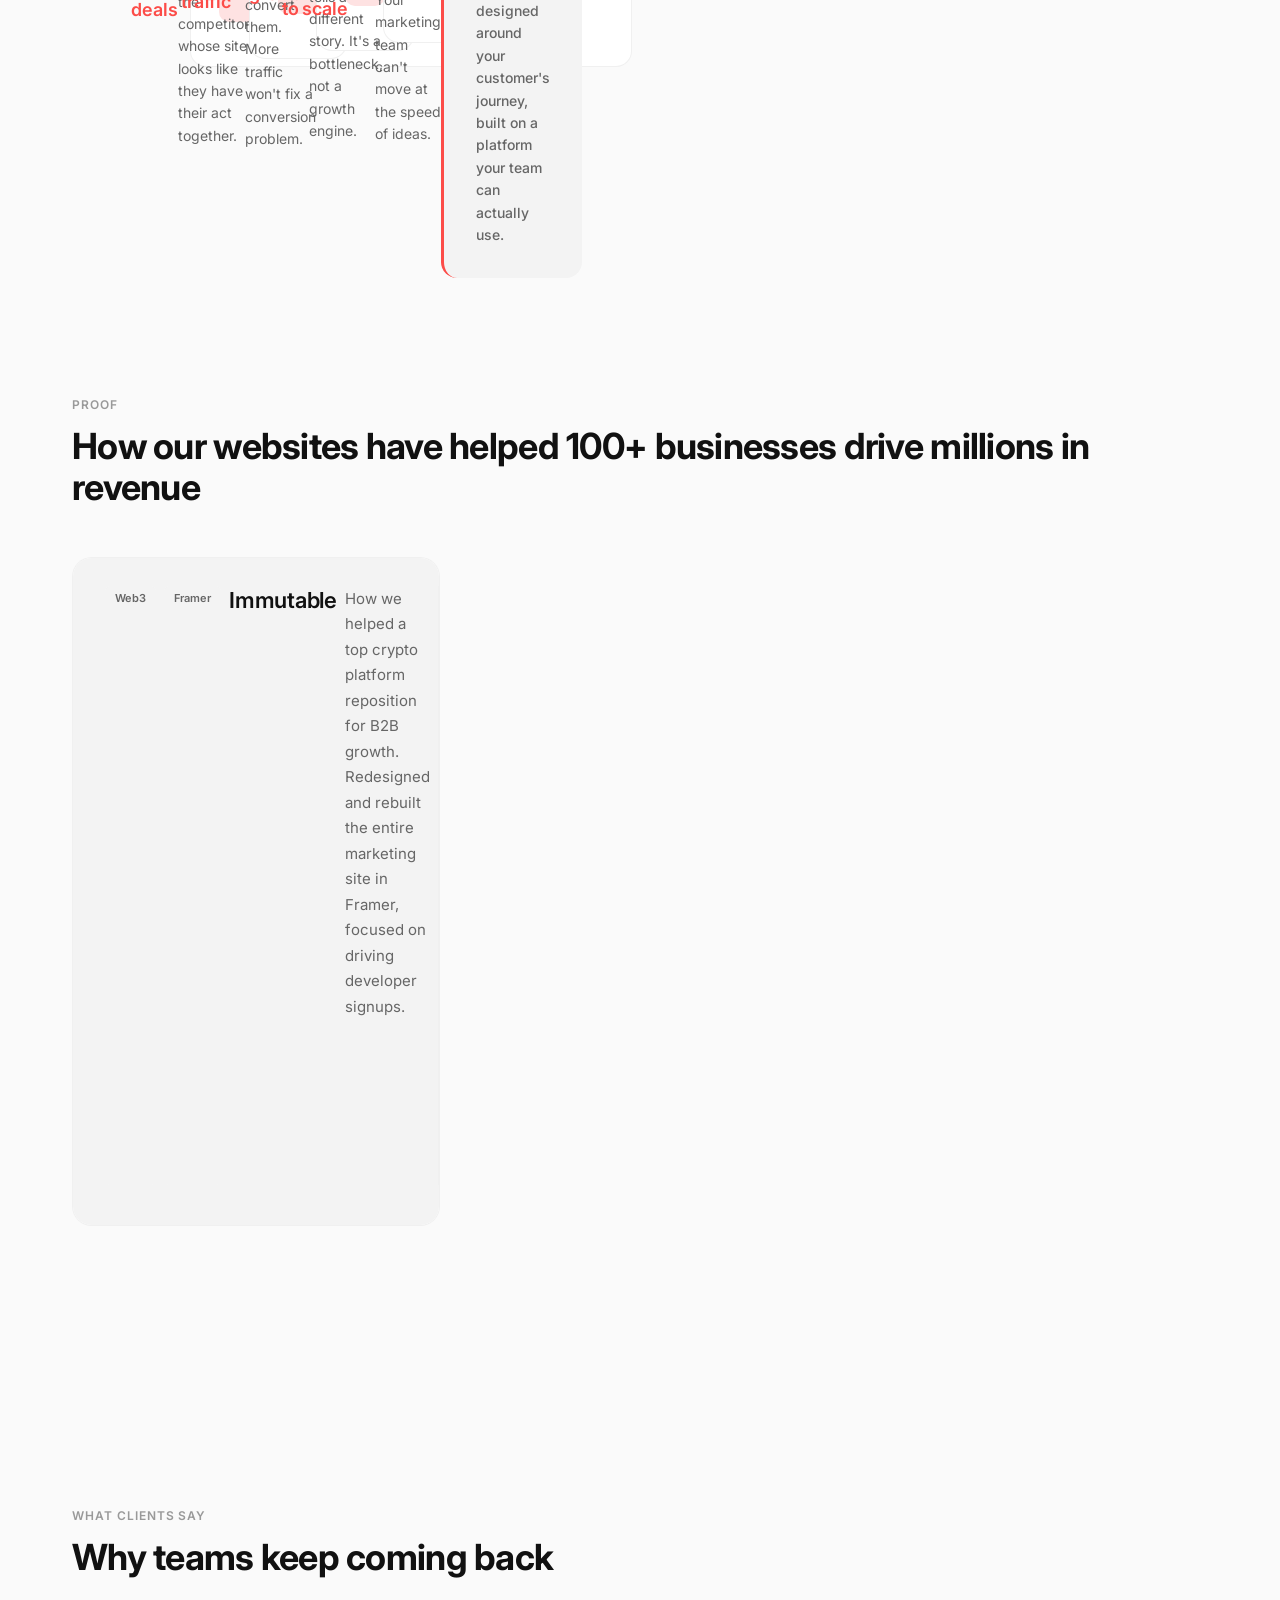
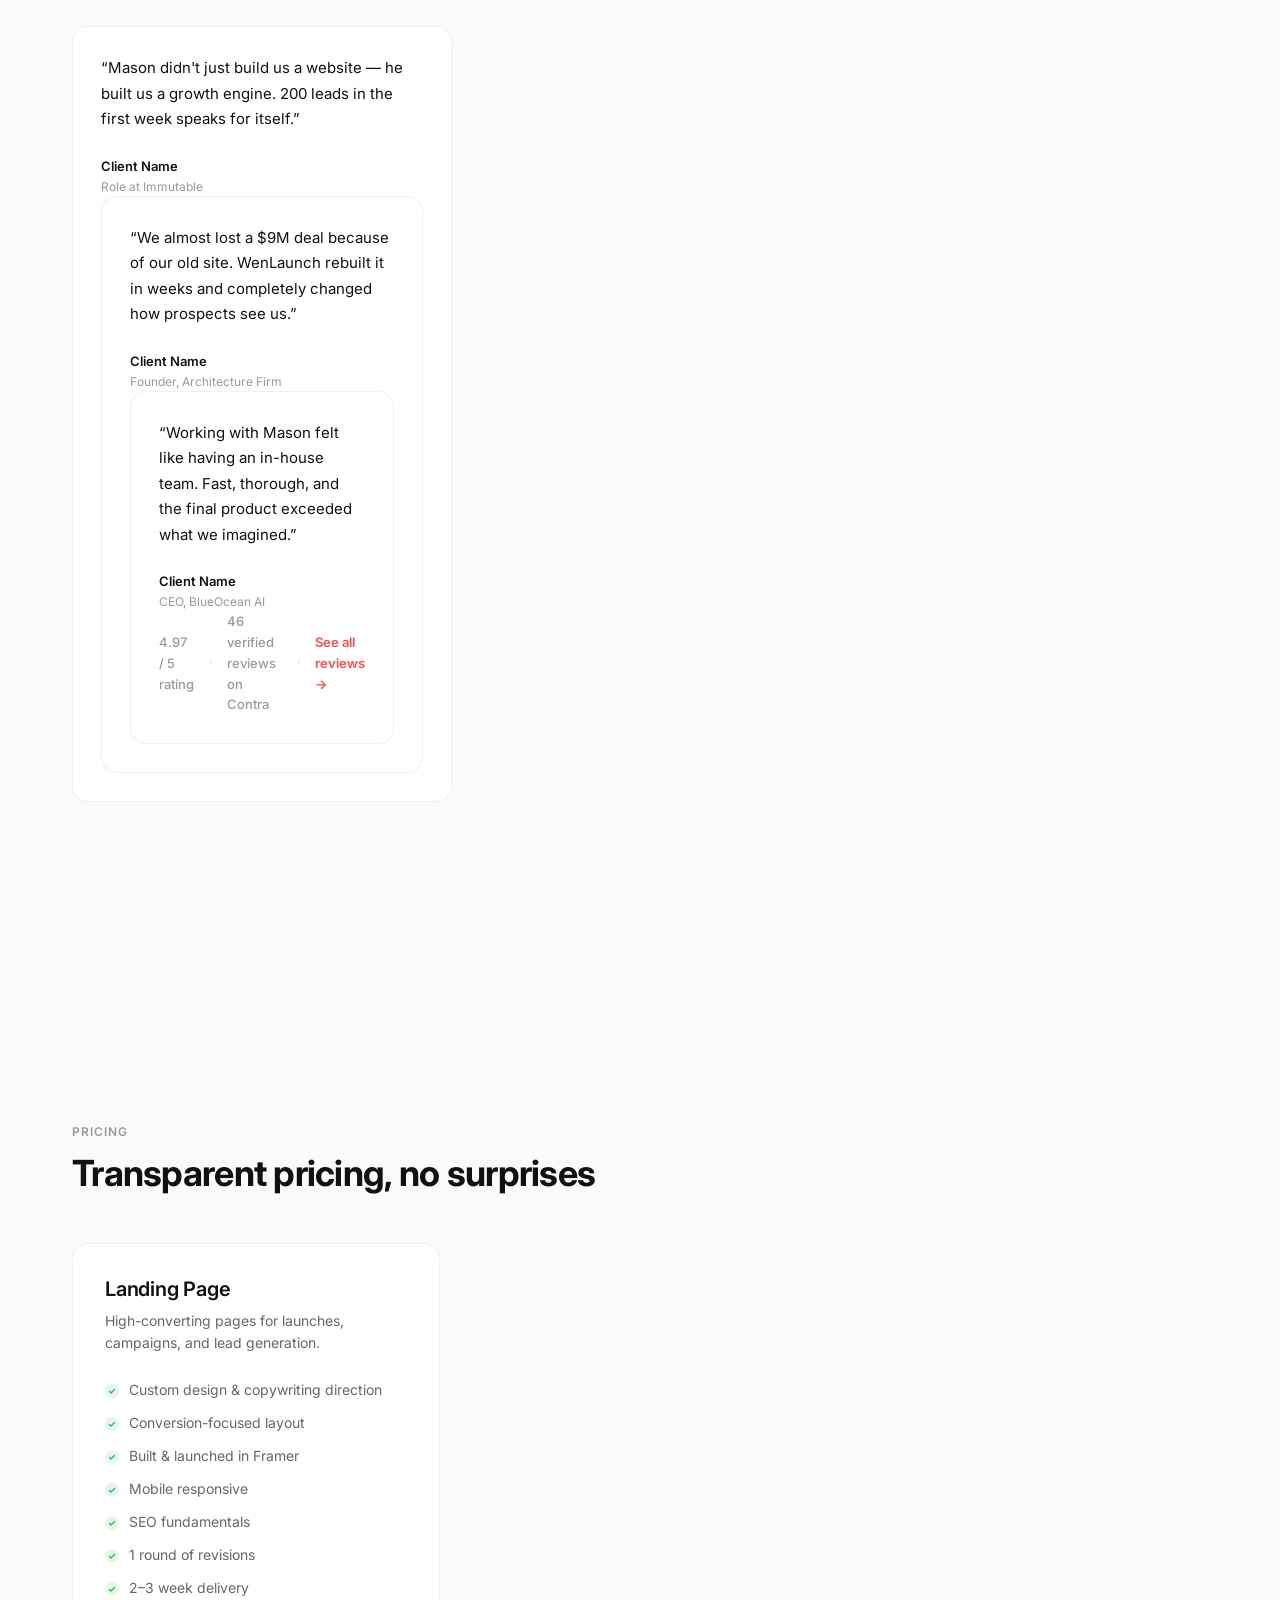
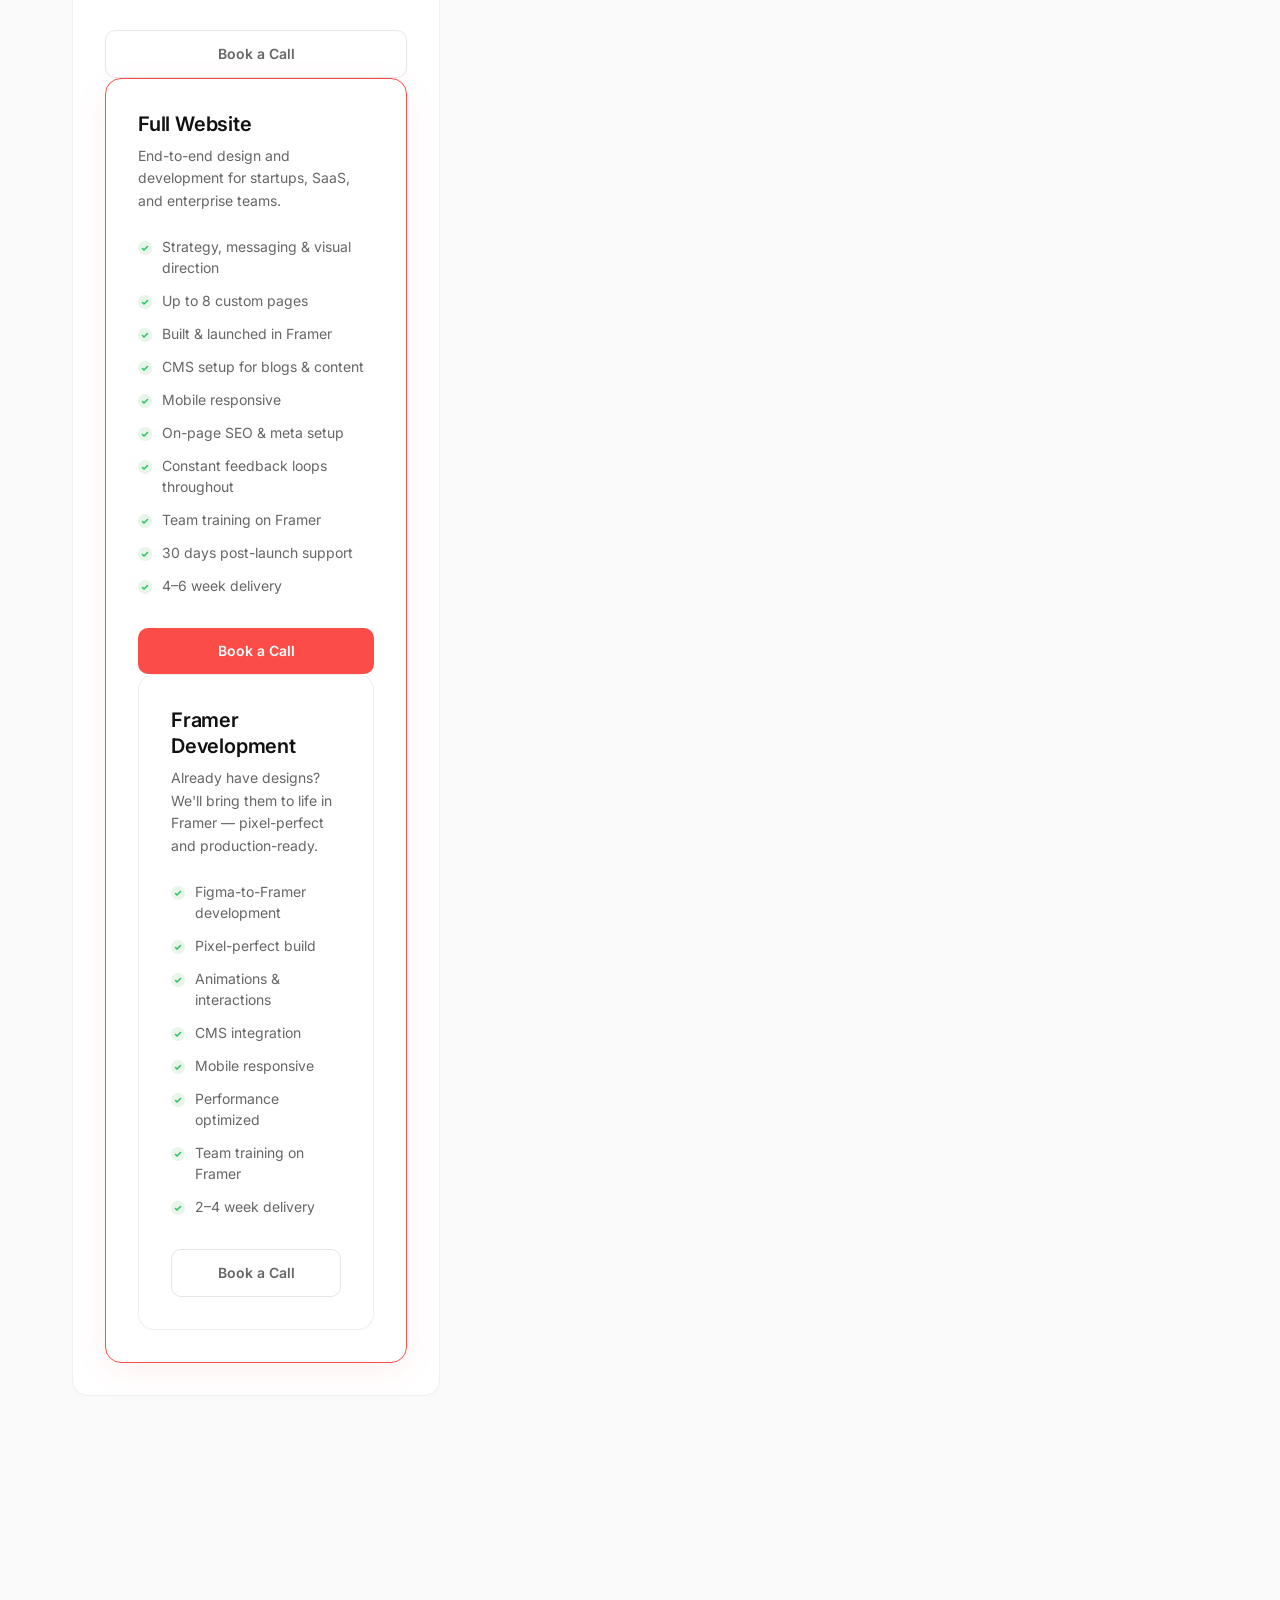
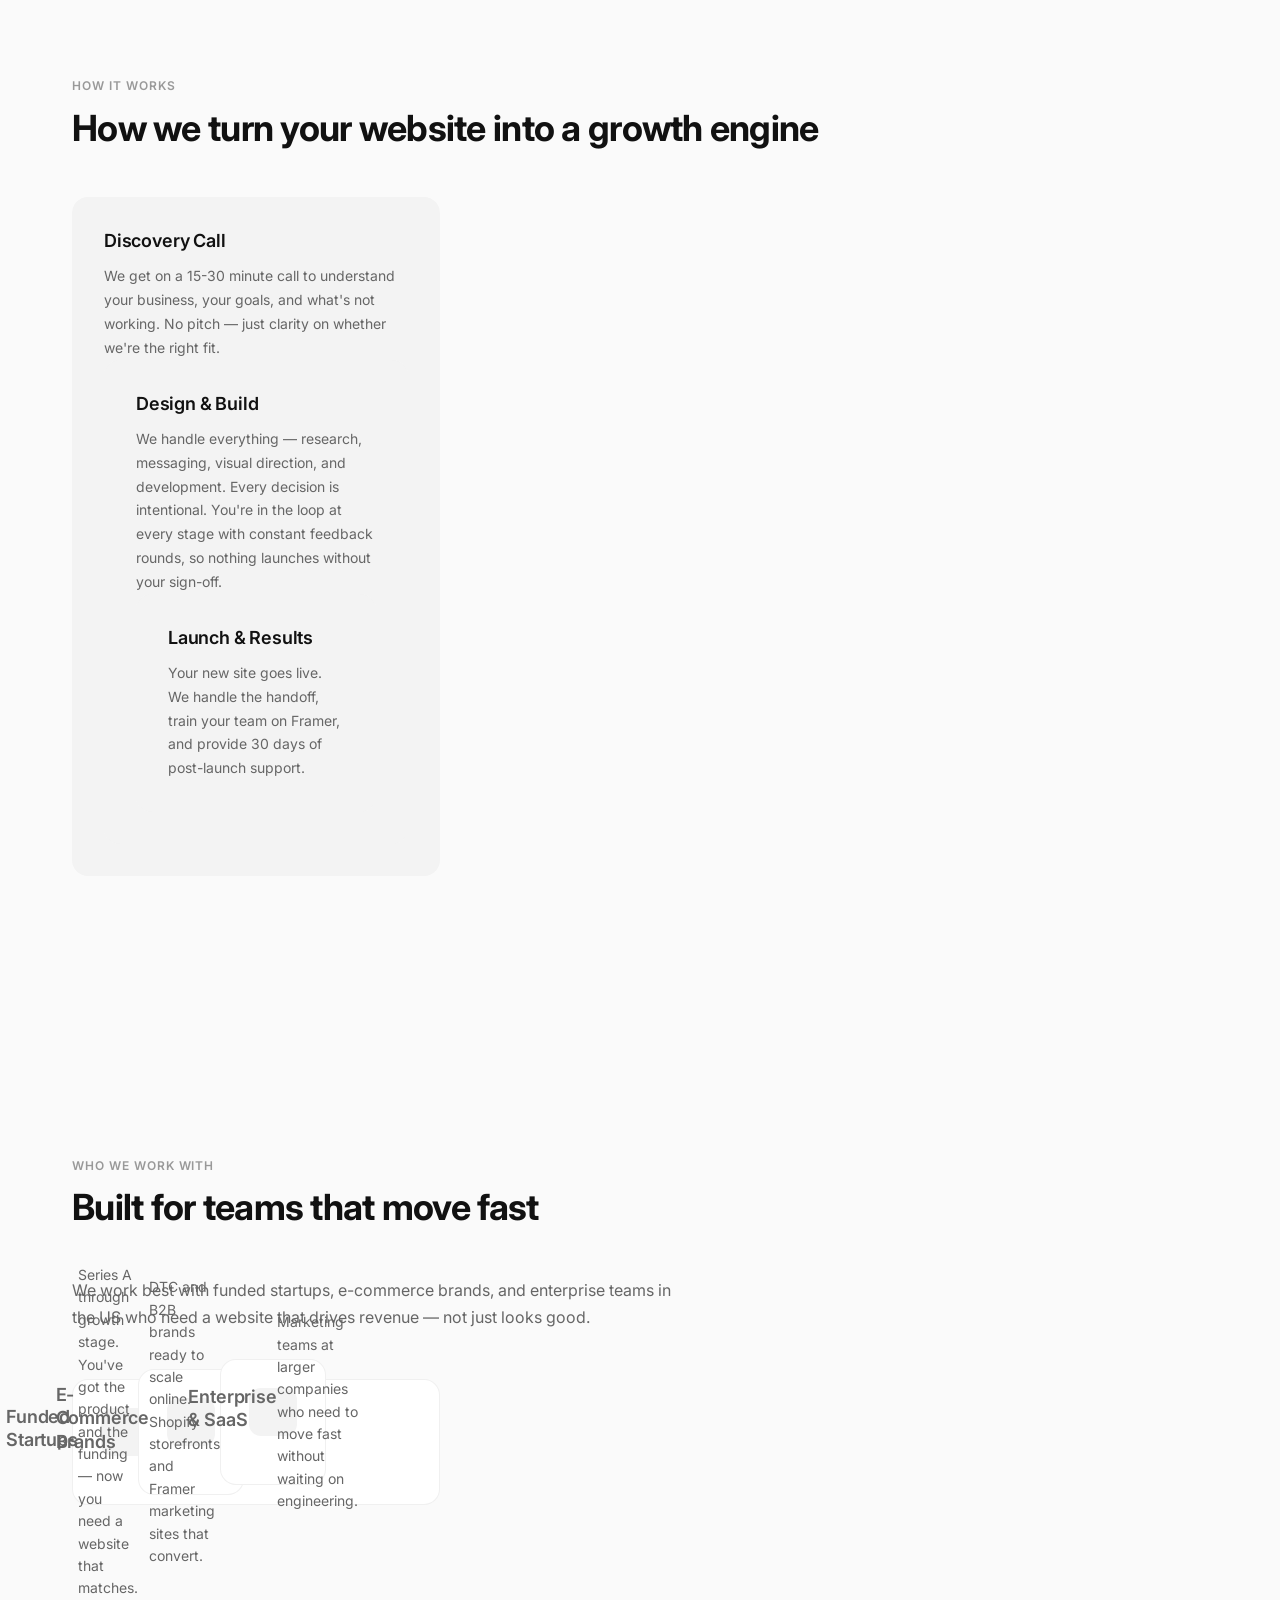
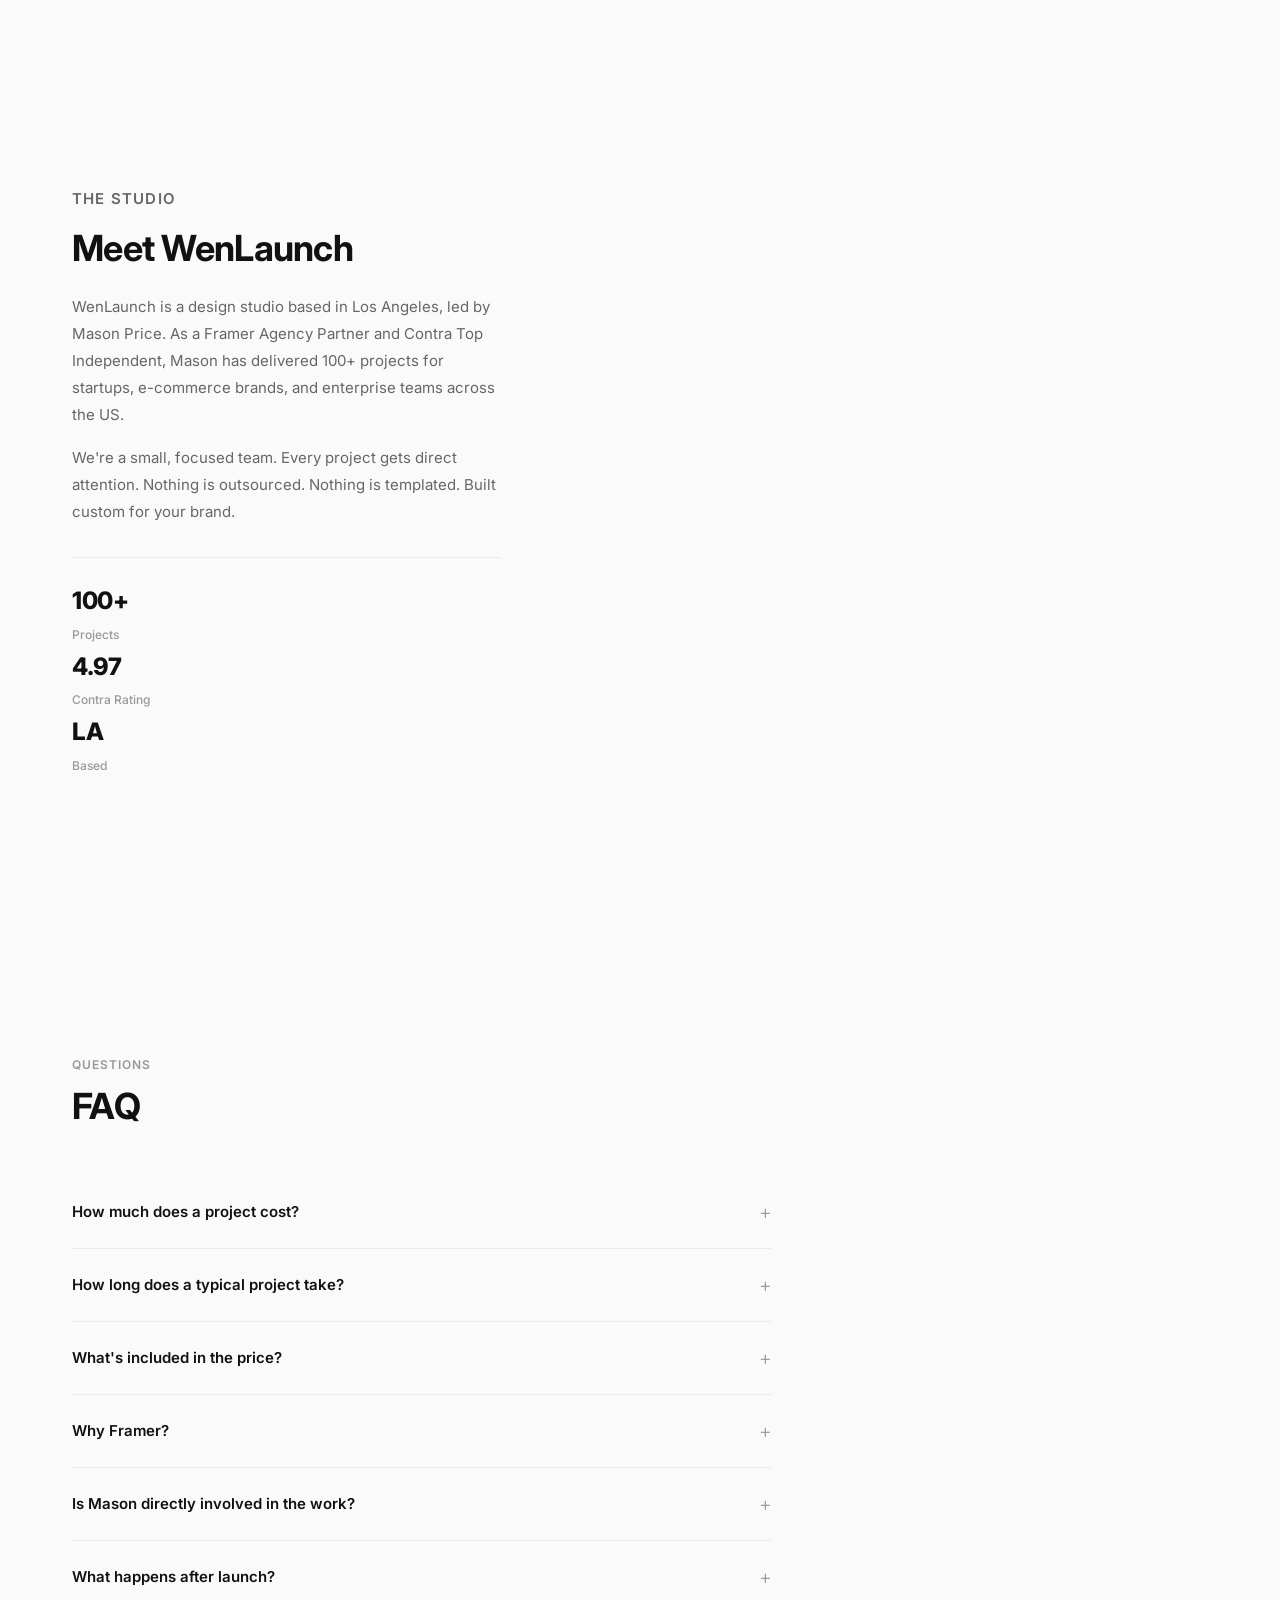
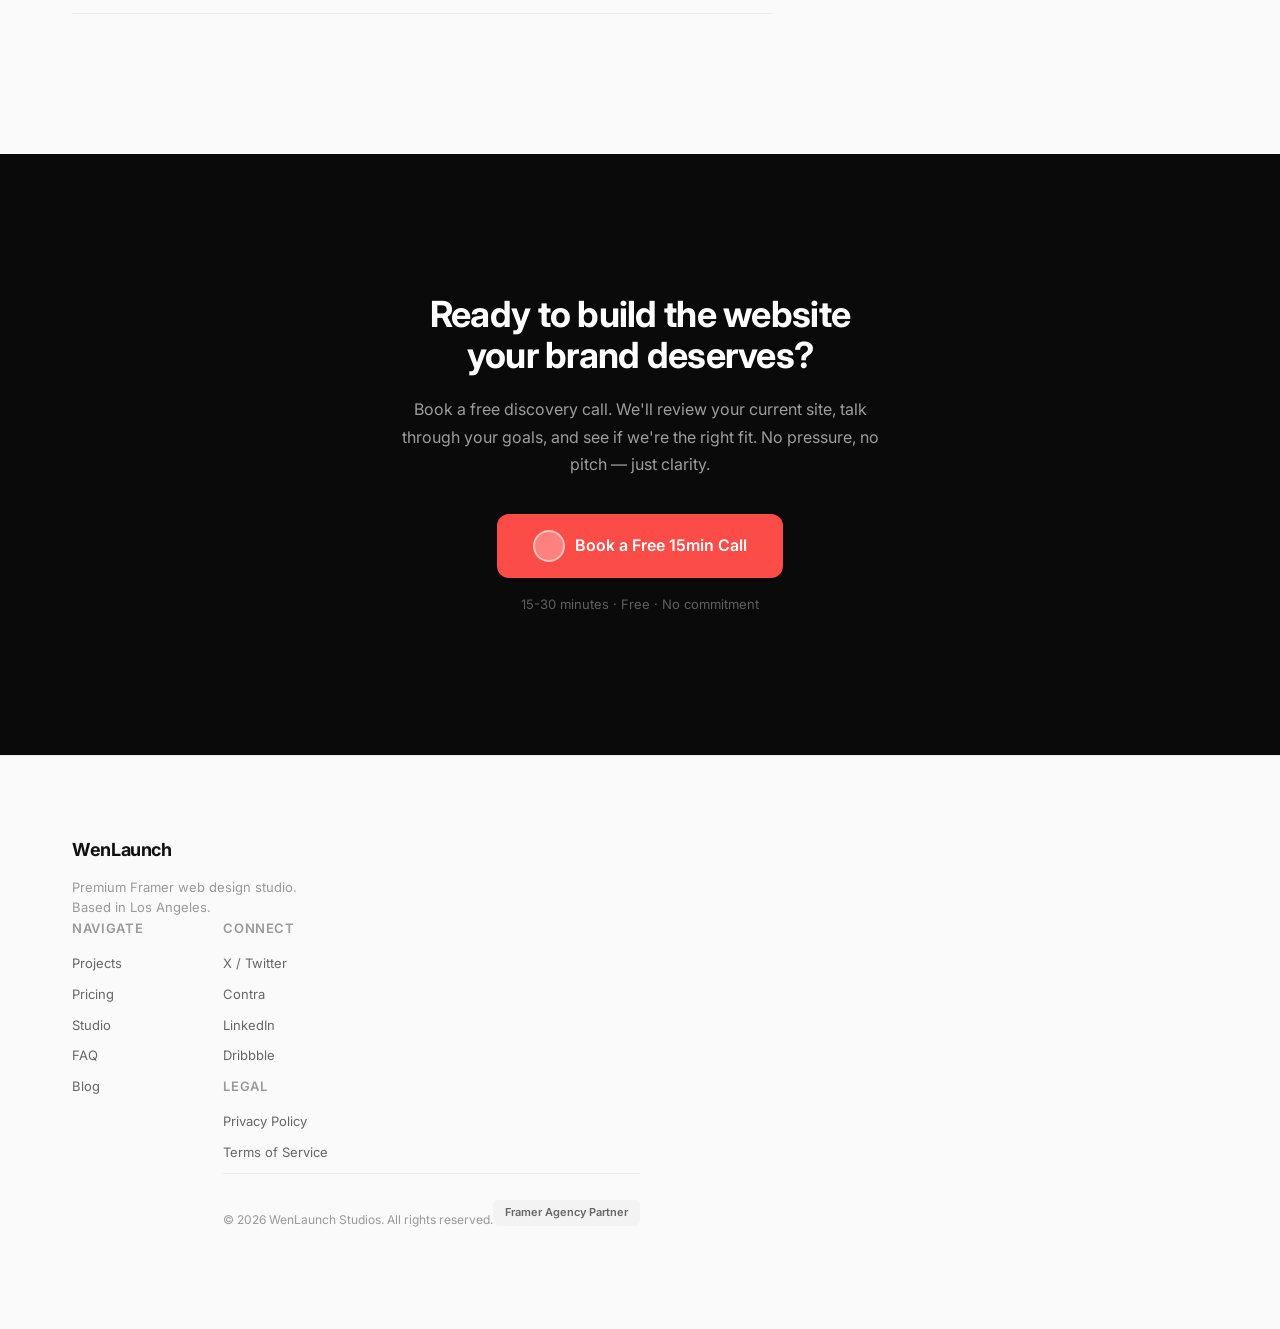
==== commit 83fae226: "Remove services pages and dropdown from navigation Co-Authored-By: Claude Opus 4.6 (1M context) <nor" ====
--- a/index.html
+++ b/index.html
@@ -22,15 +22,6 @@
       <a href="/" class="nav-logo">WenLaunch</a>
       <div class="nav-links">
         <a href="/works.html">Projects</a>
-        <div class="nav-dropdown">
-          <button class="nav-dropdown-trigger">Services <svg width="10" height="10" viewBox="0 0 10 10" fill="none" stroke="currentColor" stroke-width="1.5"><path d="M2.5 4L5 6.5L7.5 4"/></svg></button>
-          <div class="nav-dropdown-menu">
-            <a href="/services/landing-pages.html">Landing Pages</a>
-            <a href="/services/full-website.html">Full Website</a>
-            <a href="/services/framer-development.html">Framer Development</a>
-            <a href="/services/ecommerce.html">Ecommerce Site</a>
-          </div>
-        </div>
         <a href="/studio.html">Studio</a>
         <a href="/pricing.html">Pricing</a>
         <a href="/faq.html">FAQ</a>
@@ -46,7 +37,6 @@
       <div class="hero-badge">
         <span class="badge-dot"></span>
         Available for projects
-      </div>
       <h1 class="hero-headline">
         We build high-converting websites<br>
         that turn attention into<br>
@@ -58,15 +48,12 @@
       <div class="hero-actions">
         <a href="#cta" class="btn btn-primary"><span class="btn-avatar"></span>Book a Free 15min Call</a>
         <a href="#projects" class="btn btn-ghost">See our work &darr;</a>
-      </div>
       <div class="hero-proof">
         <span>100+ projects delivered</span>
         <span class="proof-dot"></span>
         <span>Framer Agency Partner</span>
         <span class="proof-dot"></span>
         <span>4.97 &starf; on Contra</span>
-      </div>
-    </div>
   </section>
 
   <!-- SECTION 2: TRUSTED BY -->
@@ -74,30 +61,15 @@
     <div class="container">
       <p class="trusted-label">Trusted by</p>
       <div class="logo-bar">
-        <div class="logo-item">Immutable</div>
-        <div class="logo-item">LiveFlow</div>
-        <div class="logo-item">BlueOcean</div>
-        <div class="logo-item">Vana</div>
-        <div class="logo-item">Shuffle</div>
-        <div class="logo-item">Recall</div>
-      </div>
       <div class="trusted-testimonials">
         <div class="trusted-quote">
           <p>&ldquo;200 leads in the first week. The site paid for itself before the invoice was due.&rdquo;</p>
           <div class="trusted-quote-author">
-            <div class="trusted-quote-avatar"></div>
             <span>Client Name <span class="trusted-quote-co">&middot; Immutable</span></span>
-          </div>
-        </div>
         <div class="trusted-quote">
           <p>&ldquo;Mason didn't just build a website &mdash; he gave us a brand presence that actually closes deals.&rdquo;</p>
           <div class="trusted-quote-author">
-            <div class="trusted-quote-avatar"></div>
             <span>Client Name <span class="trusted-quote-co">&middot; BlueOcean AI</span></span>
-          </div>
-        </div>
-      </div>
-    </div>
   </section>
 
   <!-- SECTION 3: PROBLEM -->
@@ -110,37 +82,26 @@
           <div class="pain-card">
             <div class="pain-icon">
               <svg width="24" height="24" fill="none" stroke="currentColor" stroke-width="1.5" viewBox="0 0 24 24"><path d="M12 9v3.75m-9.303 3.376c-.866 1.5.217 3.374 1.948 3.374h14.71c1.73 0 2.813-1.874 1.948-3.374L13.949 3.378c-.866-1.5-3.032-1.5-3.898 0L2.697 16.126z"/><path d="M12 15.75h.007v.008H12v-.008z"/></svg>
-            </div>
             <h3>Lost deals</h3>
             <p>Prospects visit your site, don't feel the trust, and go with the competitor whose site looks like they have their act together.</p>
-          </div>
           <div class="pain-card">
             <div class="pain-icon">
               <svg width="24" height="24" fill="none" stroke="currentColor" stroke-width="1.5" viewBox="0 0 24 24"><path d="M3 13.125C3 12.504 3.504 12 4.125 12h2.25c.621 0 1.125.504 1.125 1.125v6.75C7.5 20.496 6.996 21 6.375 21h-2.25A1.125 1.125 0 013 19.875v-6.75z"/><path d="M9.75 8.625c0-.621.504-1.125 1.125-1.125h2.25c.621 0 1.125.504 1.125 1.125v11.25c0 .621-.504 1.125-1.125 1.125h-2.25a1.125 1.125 0 01-1.125-1.125V8.625z"/><path d="M16.5 4.125c0-.621.504-1.125 1.125-1.125h2.25C20.496 3 21 3.504 21 4.125v15.75c0 .621-.504 1.125-1.125 1.125h-2.25a1.125 1.125 0 01-1.125-1.125V4.125z"/></svg>
-            </div>
             <h3>Wasted traffic</h3>
             <p>You're spending money driving people to a site that doesn't convert them. More traffic won't fix a conversion problem.</p>
-          </div>
           <div class="pain-card">
             <div class="pain-icon">
               <svg width="24" height="24" fill="none" stroke="currentColor" stroke-width="1.5" viewBox="0 0 24 24"><path d="M18.364 18.364A9 9 0 005.636 5.636m12.728 12.728A9 9 0 015.636 5.636m12.728 12.728L5.636 5.636"/></svg>
-            </div>
             <h3>Stalled growth</h3>
             <p>Your product is great. Your team is strong. But your website tells a different story. It's a bottleneck, not a growth engine.</p>
-          </div>
           <div class="pain-card">
             <div class="pain-icon">
               <svg width="24" height="24" fill="none" stroke="currentColor" stroke-width="1.5" viewBox="0 0 24 24"><path d="M16.5 10.5V6.75a4.5 4.5 0 10-9 0v3.75m-.75 11.25h10.5a2.25 2.25 0 002.25-2.25v-6.75a2.25 2.25 0 00-2.25-2.25H6.75a2.25 2.25 0 00-2.25 2.25v6.75a2.25 2.25 0 002.25 2.25z"/></svg>
-            </div>
             <h3>Hard to manage, impossible to scale</h3>
             <p>Every small change requires a ticket, a timeline, and a budget. Your marketing team can't move at the speed of ideas.</p>
-          </div>
-        </div>
         <p class="problem-resolve">
           The fix isn't another redesign that looks pretty and does nothing. It's a website built from day one to convert &mdash; designed around your customer's journey, built on a platform your team can actually use.
         </p>
-      </div>
-    </div>
   </section>
 
   <!-- SECTION 5: SELECTED WORK -->
@@ -151,47 +112,28 @@
       <div class="work-grid">
         <div class="work-card">
           <div class="work-image">
-            <div class="work-image-placeholder"></div>
-            <div class="work-metric">200 leads in week one</div>
-          </div>
           <div class="work-info">
             <div class="work-tags">
               <span class="work-tag">Web3</span>
               <span class="work-tag">Framer</span>
-            </div>
             <h3>Immutable</h3>
             <p>How we helped a top crypto platform reposition for B2B growth. Redesigned and rebuilt the entire marketing site in Framer, focused on driving developer signups.</p>
-          </div>
-        </div>
         <div class="work-card">
           <div class="work-image">
-            <div class="work-image-placeholder"></div>
-          </div>
           <div class="work-info">
             <div class="work-tags">
               <span class="work-tag">AI</span>
               <span class="work-tag">Framer</span>
-            </div>
             <h3>BlueOcean</h3>
             <p>How we built the digital presence for an SF-based AI company. Full marketing site from scratch &mdash; positioning them as a serious player in the AI space.</p>
-          </div>
-        </div>
         <div class="work-card">
           <div class="work-image">
-            <div class="work-image-placeholder"></div>
-            <div class="work-metric">$9M deal saved</div>
-          </div>
           <div class="work-info">
             <div class="work-tags">
               <span class="work-tag">Real Estate</span>
               <span class="work-tag">Framer</span>
-            </div>
             <h3>Architecture Firm</h3>
             <p>A $9M deal almost fell through because of a bad website. The prospect didn't trust them. We rebuilt everything to match the quality of their work.</p>
-          </div>
-        </div>
-      </div>
-    </div>
   </section>
 
   <!-- SECTION 6: TESTIMONIALS -->
@@ -201,47 +143,29 @@
       <h2 class="section-title">Why teams keep coming back</h2>
       <div class="testimonial-grid">
         <div class="testimonial-card">
-          <div class="testimonial-stars">&starf;&starf;&starf;&starf;&starf;</div>
           <p class="testimonial-quote">&ldquo;Mason didn't just build us a website &mdash; he built us a growth engine. 200 leads in the first week speaks for itself.&rdquo;</p>
           <div class="testimonial-author">
-            <div class="testimonial-avatar"></div>
             <div>
               <p class="testimonial-name">Client Name</p>
               <p class="testimonial-role">Role at Immutable</p>
-            </div>
-          </div>
-        </div>
         <div class="testimonial-card">
-          <div class="testimonial-stars">&starf;&starf;&starf;&starf;&starf;</div>
           <p class="testimonial-quote">&ldquo;We almost lost a $9M deal because of our old site. WenLaunch rebuilt it in weeks and completely changed how prospects see us.&rdquo;</p>
           <div class="testimonial-author">
-            <div class="testimonial-avatar"></div>
             <div>
               <p class="testimonial-name">Client Name</p>
               <p class="testimonial-role">Founder, Architecture Firm</p>
-            </div>
-          </div>
-        </div>
         <div class="testimonial-card">
-          <div class="testimonial-stars">&starf;&starf;&starf;&starf;&starf;</div>
           <p class="testimonial-quote">&ldquo;Working with Mason felt like having an in-house team. Fast, thorough, and the final product exceeded what we imagined.&rdquo;</p>
           <div class="testimonial-author">
-            <div class="testimonial-avatar"></div>
             <div>
               <p class="testimonial-name">Client Name</p>
               <p class="testimonial-role">CEO, BlueOcean AI</p>
-            </div>
-          </div>
-        </div>
-      </div>
       <div class="testimonial-proof">
         <span>4.97 / 5 rating</span>
         <span class="proof-dot"></span>
         <span>46 verified reviews on Contra</span>
         <span class="proof-dot"></span>
         <a href="https://contra.com/masonmprice" target="_blank">See all reviews &rarr;</a>
-      </div>
-    </div>
   </section>
 
   <!-- PRICING -->
@@ -253,7 +177,6 @@
         <div class="pricing-card">
           <h3>Landing Page</h3>
           <p class="pricing-desc">High-converting pages for launches, campaigns, and lead generation.</p>
-          <div class="pricing-amount">Starting from $3,000</div>
           <ul class="pricing-perks">
             <li>Custom design &amp; copywriting direction</li>
             <li>Conversion-focused layout</li>
@@ -264,12 +187,9 @@
             <li>2&ndash;3 week delivery</li>
           </ul>
           <a href="#cta" class="btn btn-ghost btn-pricing">Book a Call</a>
-        </div>
         <div class="pricing-card pricing-card-featured">
-          <div class="pricing-badge">Most Popular</div>
           <h3>Full Website</h3>
           <p class="pricing-desc">End-to-end design and development for startups, SaaS, and enterprise teams.</p>
-          <div class="pricing-amount">Starting from $8,000</div>
           <ul class="pricing-perks">
             <li>Strategy, messaging &amp; visual direction</li>
             <li>Up to 8 custom pages</li>
@@ -283,11 +203,9 @@
             <li>4&ndash;6 week delivery</li>
           </ul>
           <a href="#cta" class="btn btn-primary btn-pricing">Book a Call</a>
-        </div>
         <div class="pricing-card">
           <h3>Framer Development</h3>
           <p class="pricing-desc">Already have designs? We'll bring them to life in Framer &mdash; pixel-perfect and production-ready.</p>
-          <div class="pricing-amount">Starting from $4,000</div>
           <ul class="pricing-perks">
             <li>Figma-to-Framer development</li>
             <li>Pixel-perfect build</li>
@@ -299,9 +217,6 @@
             <li>2&ndash;4 week delivery</li>
           </ul>
           <a href="#cta" class="btn btn-ghost btn-pricing">Book a Call</a>
-        </div>
-      </div>
-    </div>
   </section>
 
   <!-- SECTION 7: PROCESS -->
@@ -311,22 +226,14 @@
       <h2 class="section-title">How we turn your website into a growth engine</h2>
       <div class="process-grid">
         <div class="process-step">
-          <div class="process-number">01</div>
           <h3>Discovery Call</h3>
           <p>We get on a 15-30 minute call to understand your business, your goals, and what's not working. No pitch &mdash; just clarity on whether we're the right fit.</p>
-        </div>
         <div class="process-step">
-          <div class="process-number">02</div>
           <h3>Design & Build</h3>
           <p>We handle everything &mdash; research, messaging, visual direction, and development. Every decision is intentional. You're in the loop at every stage with constant feedback rounds, so nothing launches without your sign-off.</p>
-        </div>
         <div class="process-step">
-          <div class="process-number">03</div>
           <h3>Launch & Results</h3>
           <p>Your new site goes live. We handle the handoff, train your team on Framer, and provide 30 days of post-launch support.</p>
-        </div>
-      </div>
-    </div>
   </section>
 
   <!-- SECTION 8: WHO WE WORK WITH -->
@@ -339,26 +246,18 @@
         <div class="icp-card">
           <div class="icp-icon">
             <svg width="28" height="28" fill="none" stroke="currentColor" stroke-width="1.5" viewBox="0 0 24 24"><path d="M15.59 14.37a6 6 0 01-5.84 7.38v-4.8m5.84-2.58a14.98 14.98 0 006.16-12.12A14.98 14.98 0 009.631 8.41m5.96 5.96a14.926 14.926 0 01-5.841 2.58m-.119-8.54a6 6 0 00-7.381 5.84h4.8m2.58-5.84a14.927 14.927 0 00-2.58 5.841m2.699-11.602c0 1.105-.896 2-2 2s-2-.895-2-2 .896-2 2-2 2 .895 2 2z"/></svg>
-          </div>
           <h3>Funded Startups</h3>
           <p>Series A through growth stage. You've got the product and the funding &mdash; now you need a website that matches.</p>
-        </div>
         <div class="icp-card">
           <div class="icp-icon">
             <svg width="28" height="28" fill="none" stroke="currentColor" stroke-width="1.5" viewBox="0 0 24 24"><path d="M15.75 10.5V6a3.75 3.75 0 10-7.5 0v4.5m11.356-1.993l1.263 12c.07.665-.45 1.243-1.119 1.243H4.25a1.125 1.125 0 01-1.12-1.243l1.264-12A1.125 1.125 0 015.513 7.5h12.974c.576 0 1.059.435 1.119 1.007z"/></svg>
-          </div>
           <h3>E-Commerce Brands</h3>
           <p>DTC and B2B brands ready to scale online. Shopify storefronts and Framer marketing sites that convert.</p>
-        </div>
         <div class="icp-card">
           <div class="icp-icon">
             <svg width="28" height="28" fill="none" stroke="currentColor" stroke-width="1.5" viewBox="0 0 24 24"><path d="M3.75 21h16.5M4.5 3h15M5.25 3v18m13.5-18v18M9 6.75h1.5m-1.5 3h1.5m-1.5 3h1.5m3-6H15m-1.5 3H15m-1.5 3H15M9 21v-3.375c0-.621.504-1.125 1.125-1.125h3.75c.621 0 1.125.504 1.125 1.125V21"/></svg>
-          </div>
           <h3>Enterprise & SaaS</h3>
           <p>Marketing teams at larger companies who need to move fast without waiting on engineering.</p>
-        </div>
-      </div>
-    </div>
   </section>
 
   <!-- SECTION 9: ABOUT -->
@@ -366,8 +265,6 @@
     <div class="container">
       <div class="about-inner">
         <div class="about-photo">
-          <div class="about-photo-placeholder"></div>
-        </div>
         <div class="about-content">
           <p class="section-label">The studio</p>
           <h2 class="section-title">Meet WenLaunch</h2>
@@ -377,19 +274,12 @@
             <div class="about-stat">
               <span class="stat-number">100+</span>
               <span class="stat-label">Projects</span>
-            </div>
             <div class="about-stat">
               <span class="stat-number">4.97</span>
               <span class="stat-label">Contra Rating</span>
-            </div>
             <div class="about-stat">
               <span class="stat-number">LA</span>
               <span class="stat-label">Based</span>
-            </div>
-          </div>
-        </div>
-      </div>
-    </div>
   </section>
 
   <!-- SECTION 10: FAQ -->
@@ -422,8 +312,6 @@
           <summary>What happens after launch?</summary>
           <p>We include 30 days of post-launch support for any tweaks or issues. We also offer ongoing maintenance if needed. And since it's built in Framer, your team can make content updates themselves.</p>
         </details>
-      </div>
-    </div>
   </section>
 
   <!-- SECTION 11: FINAL CTA -->
@@ -433,7 +321,6 @@
       <p>Book a free discovery call. We'll review your current site, talk through your goals, and see if we're the right fit. No pressure, no pitch &mdash; just clarity.</p>
       <a href="https://cal.com" class="btn btn-primary btn-lg"><span class="btn-avatar btn-avatar-lg"></span>Book a Free 15min Call</a>
       <span class="cta-meta">15-30 minutes &middot; Free &middot; No commitment</span>
-    </div>
   </section>
 
   <!-- SECTION 12: FOOTER -->
@@ -443,7 +330,6 @@
         <div class="footer-brand">
           <span class="footer-logo">WenLaunch</span>
           <p>Premium Framer web design studio.<br>Based in Los Angeles.</p>
-        </div>
         <div class="footer-links">
           <div class="footer-col">
             <h4>Navigate</h4>
@@ -452,26 +338,20 @@
             <a href="/studio.html">Studio</a>
             <a href="/faq.html">FAQ</a>
         <a href="/blog.html">Blog</a>
-          </div>
+      </div>
           <div class="footer-col">
             <h4>Connect</h4>
             <a href="https://x.com/masonwenlaunch" target="_blank">X / Twitter</a>
             <a href="https://contra.com/masonmprice" target="_blank">Contra</a>
             <a href="https://linkedin.com/in/masonprice" target="_blank">LinkedIn</a>
             <a href="https://dribbble.com/WenLaunch" target="_blank">Dribbble</a>
-          </div>
           <div class="footer-col">
             <h4>Legal</h4>
             <a href="#">Privacy Policy</a>
             <a href="#">Terms of Service</a>
-          </div>
-        </div>
-      </div>
       <div class="footer-bottom">
         <p>&copy; 2026 WenLaunch Studios. All rights reserved.</p>
         <span class="footer-badge">Framer Agency Partner</span>
-      </div>
-    </div>
   </footer>
 
 </body>
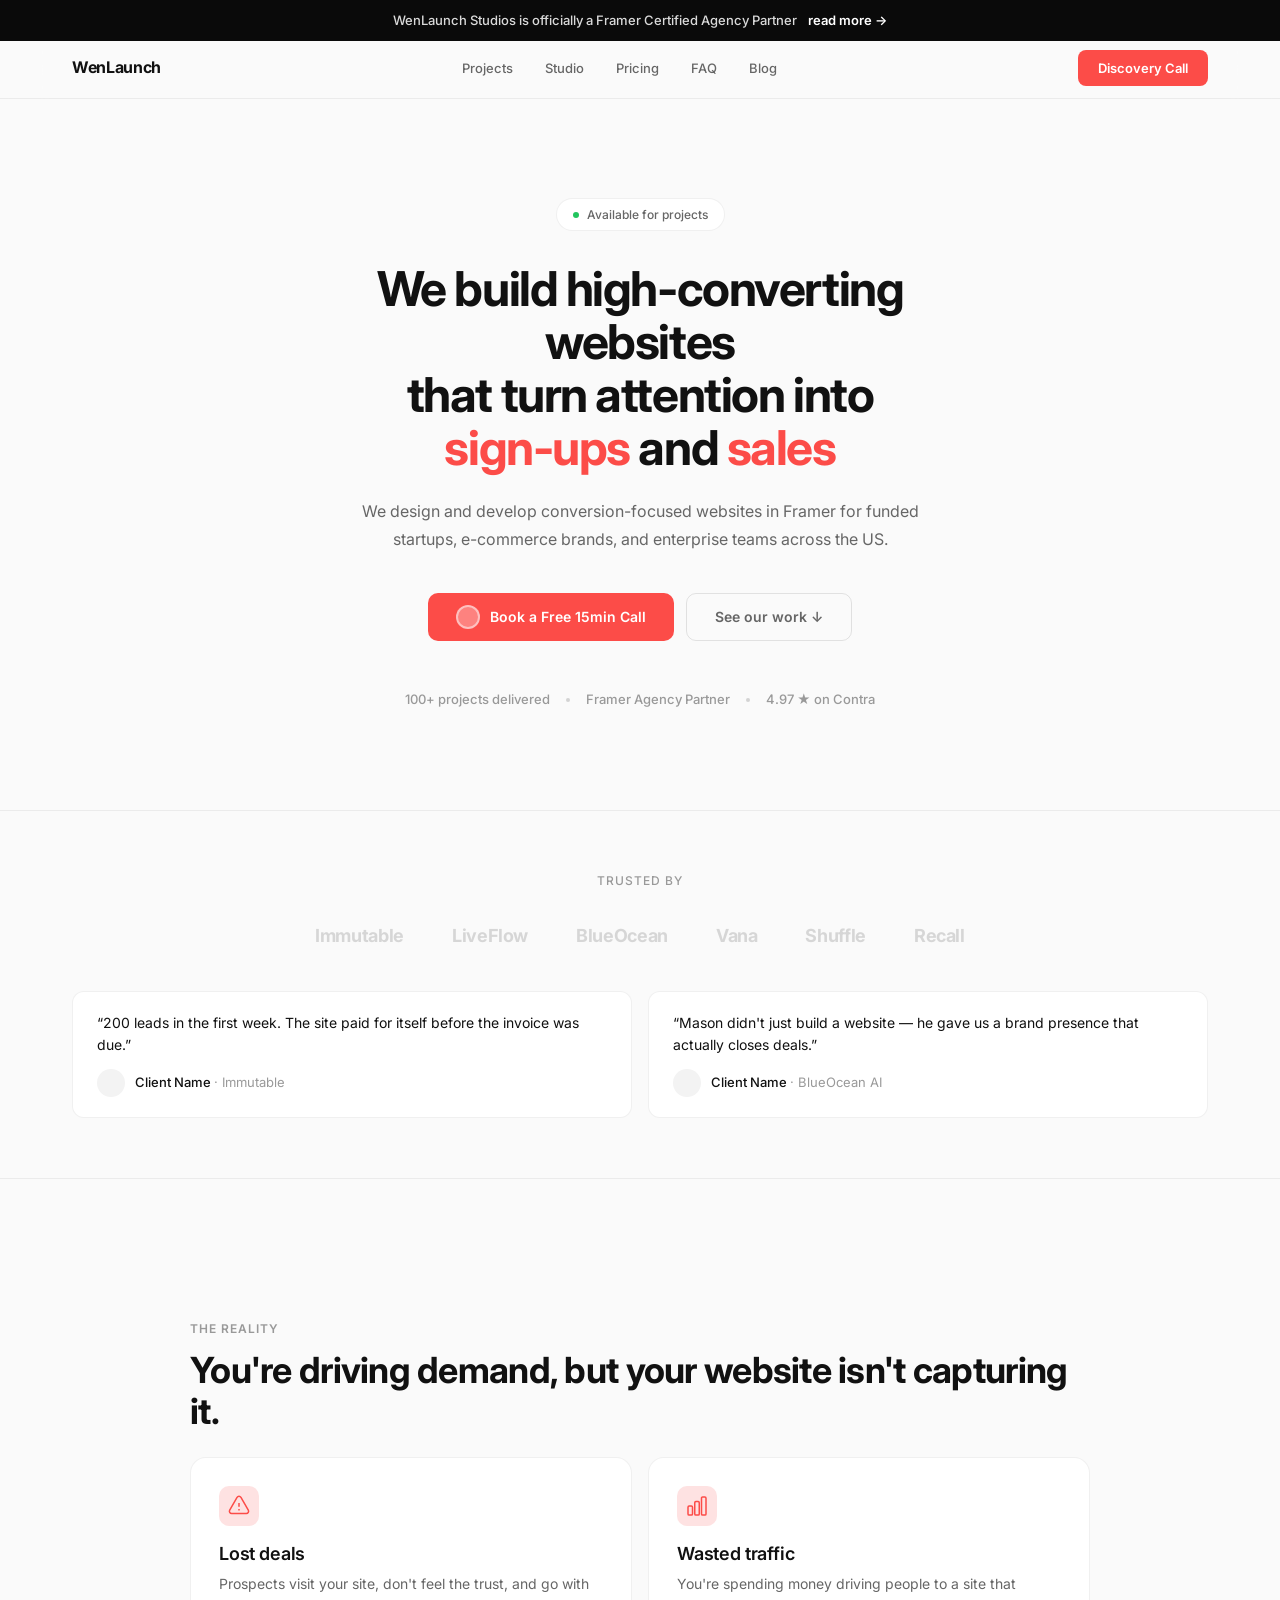
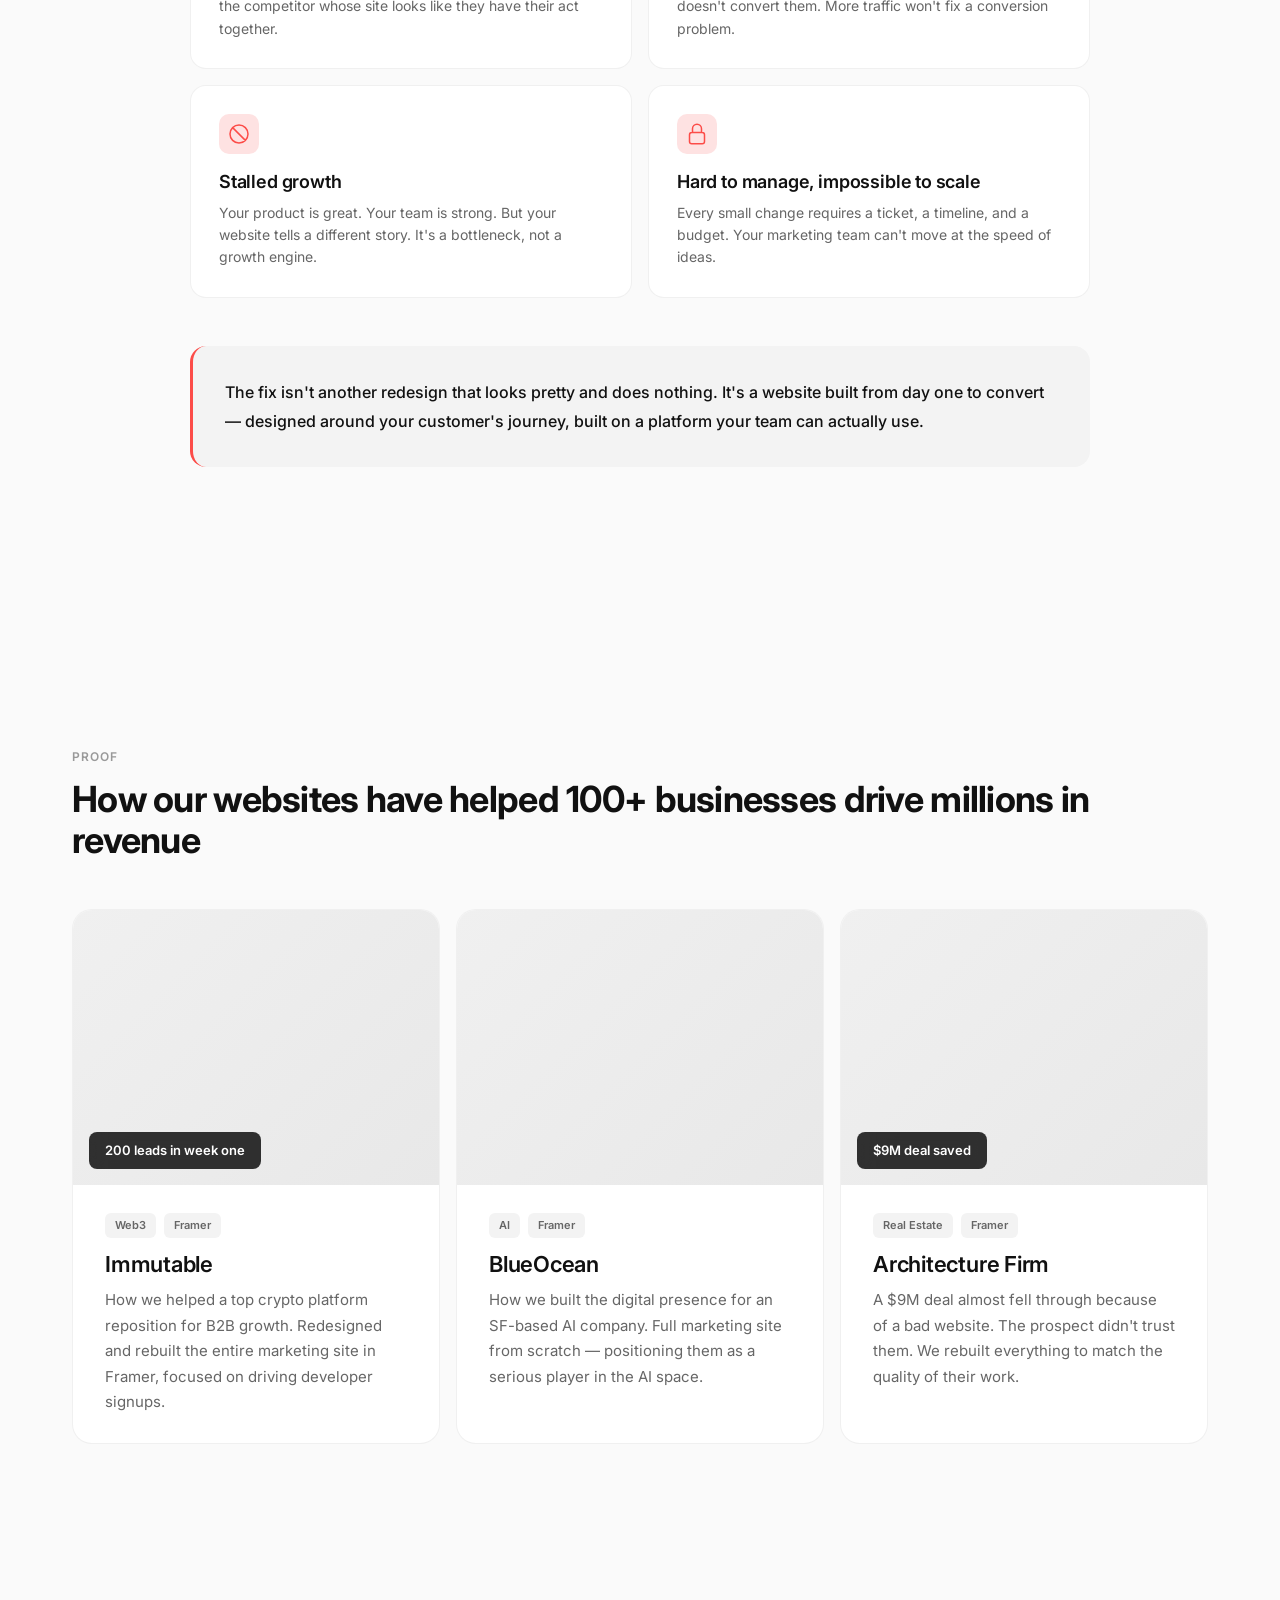
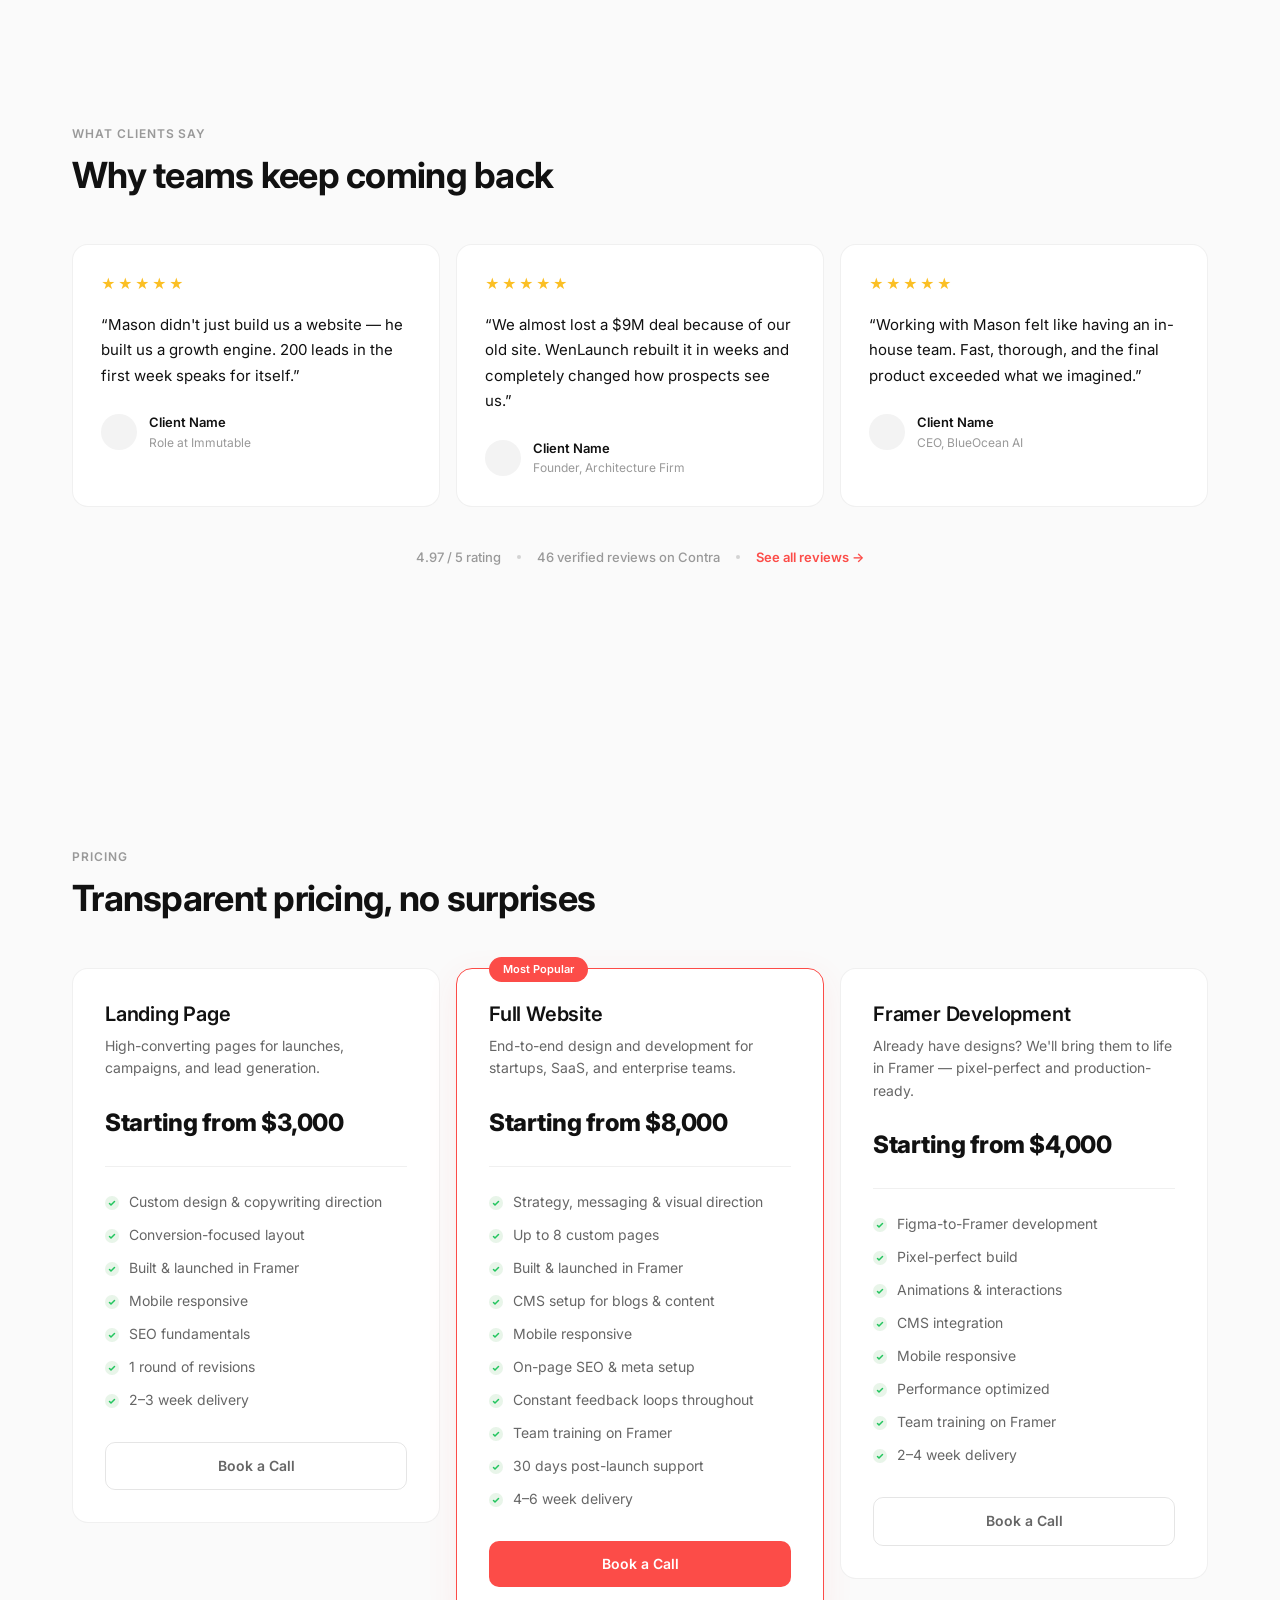
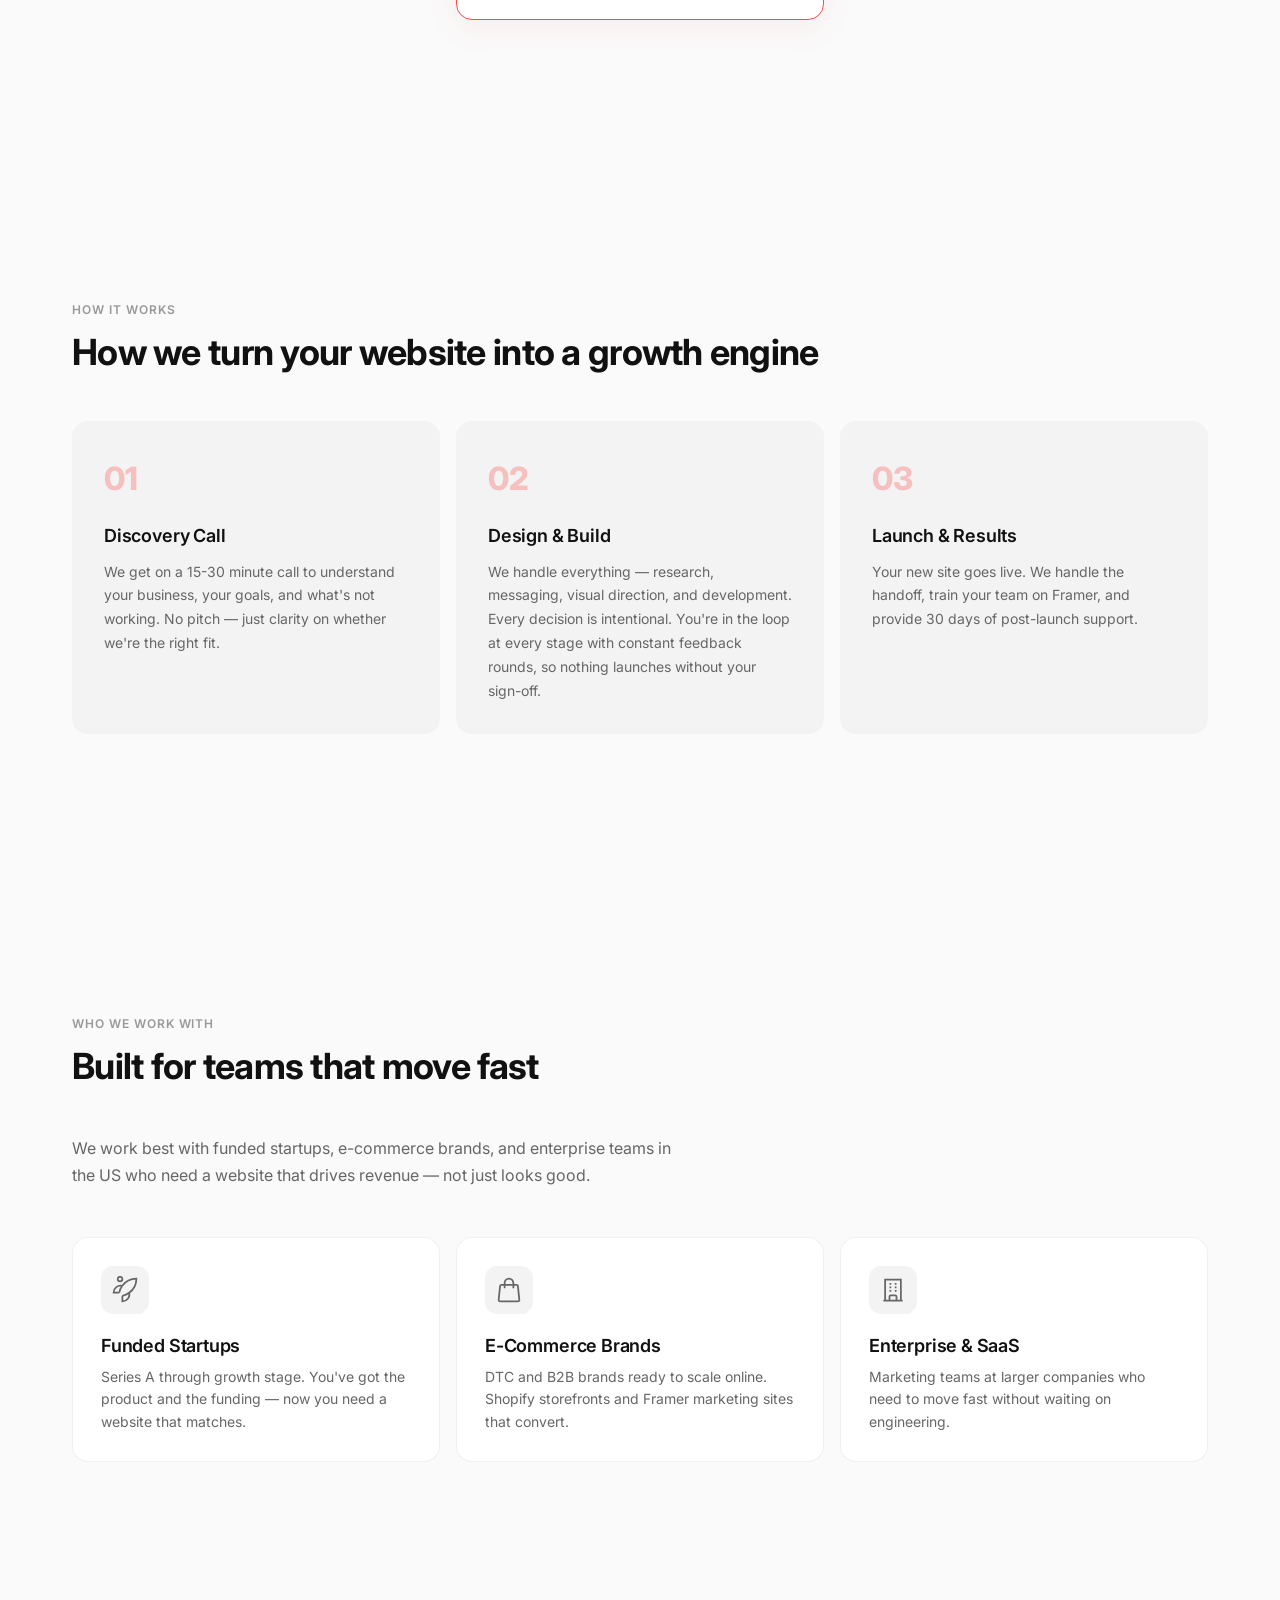
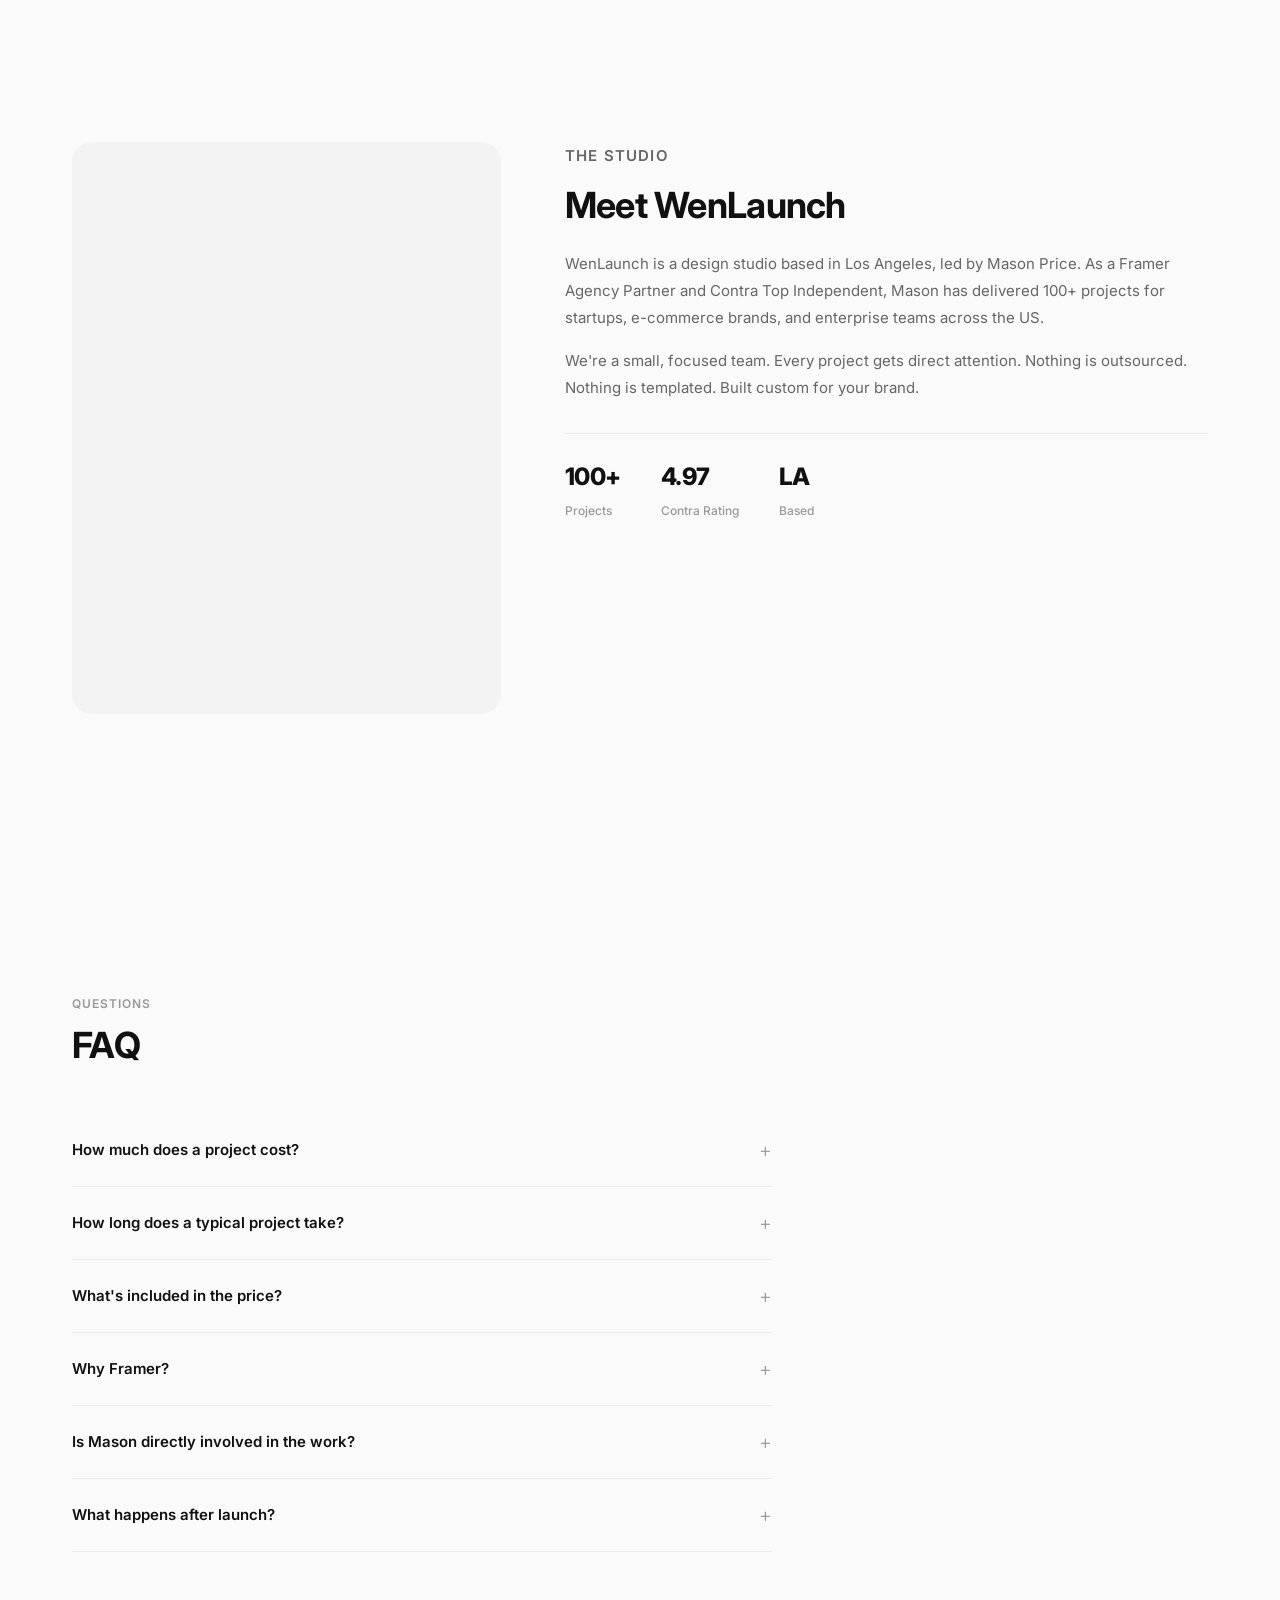
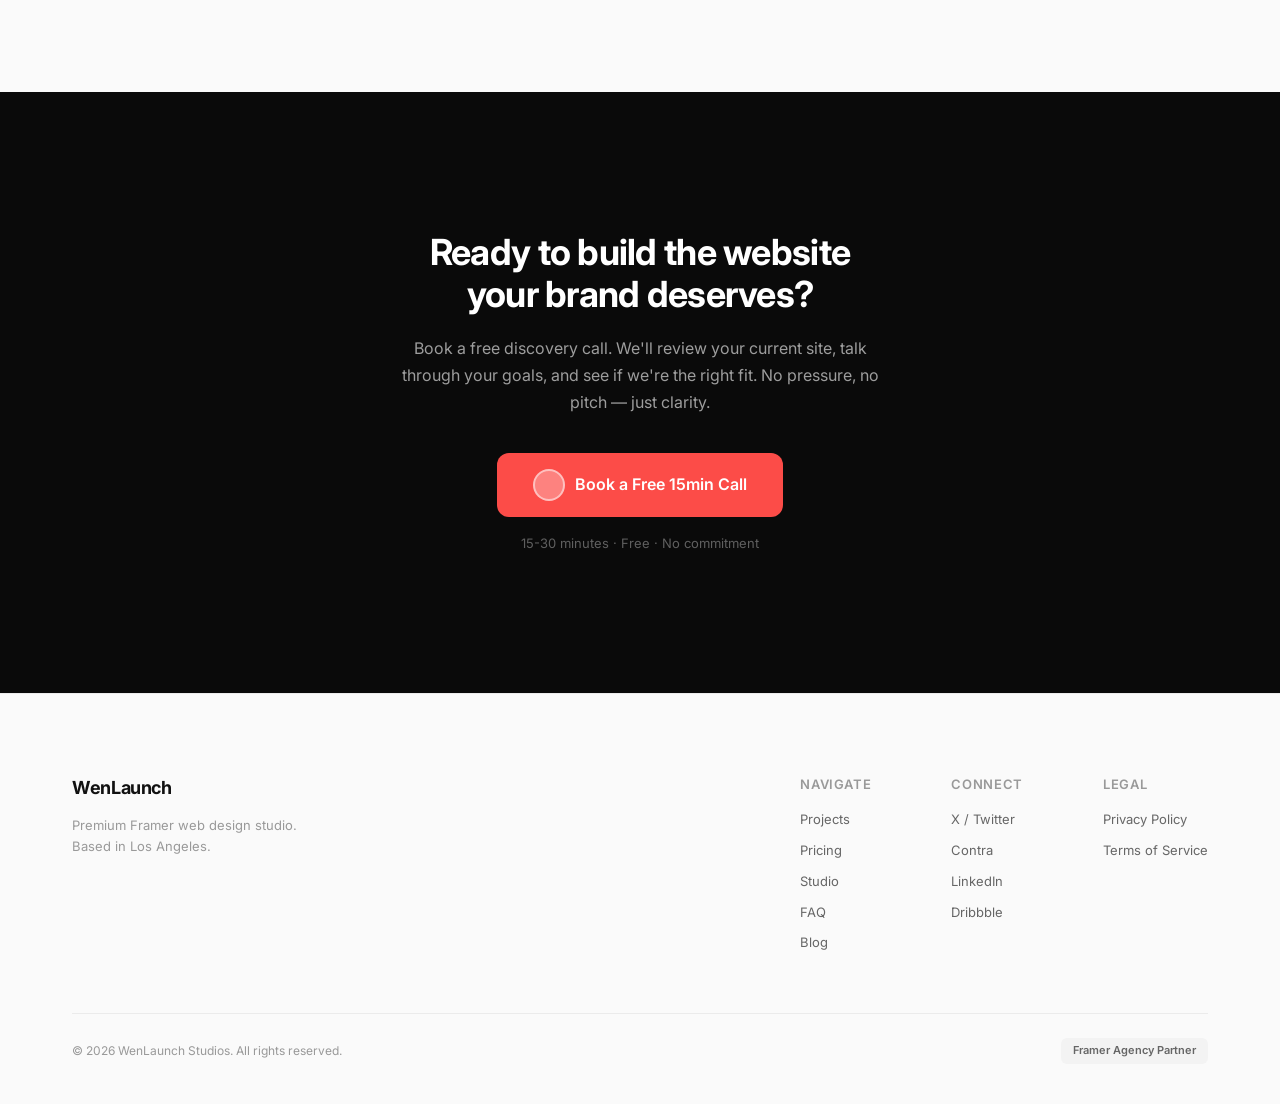
==== commit 416b2975: "Remove services pages and dropdown from navigation (clean) Co-Authored-By: Claude Opus 4.6 (1M conte" ====
--- a/index.html
+++ b/index.html
@@ -37,6 +37,7 @@
       <div class="hero-badge">
         <span class="badge-dot"></span>
         Available for projects
+      </div>
       <h1 class="hero-headline">
         We build high-converting websites<br>
         that turn attention into<br>
@@ -48,12 +49,15 @@
       <div class="hero-actions">
         <a href="#cta" class="btn btn-primary"><span class="btn-avatar"></span>Book a Free 15min Call</a>
         <a href="#projects" class="btn btn-ghost">See our work &darr;</a>
+      </div>
       <div class="hero-proof">
         <span>100+ projects delivered</span>
         <span class="proof-dot"></span>
         <span>Framer Agency Partner</span>
         <span class="proof-dot"></span>
         <span>4.97 &starf; on Contra</span>
+      </div>
+    </div>
   </section>
 
   <!-- SECTION 2: TRUSTED BY -->
@@ -61,15 +65,30 @@
     <div class="container">
       <p class="trusted-label">Trusted by</p>
       <div class="logo-bar">
+        <div class="logo-item">Immutable</div>
+        <div class="logo-item">LiveFlow</div>
+        <div class="logo-item">BlueOcean</div>
+        <div class="logo-item">Vana</div>
+        <div class="logo-item">Shuffle</div>
+        <div class="logo-item">Recall</div>
+      </div>
       <div class="trusted-testimonials">
         <div class="trusted-quote">
           <p>&ldquo;200 leads in the first week. The site paid for itself before the invoice was due.&rdquo;</p>
           <div class="trusted-quote-author">
+            <div class="trusted-quote-avatar"></div>
             <span>Client Name <span class="trusted-quote-co">&middot; Immutable</span></span>
+          </div>
+        </div>
         <div class="trusted-quote">
           <p>&ldquo;Mason didn't just build a website &mdash; he gave us a brand presence that actually closes deals.&rdquo;</p>
           <div class="trusted-quote-author">
+            <div class="trusted-quote-avatar"></div>
             <span>Client Name <span class="trusted-quote-co">&middot; BlueOcean AI</span></span>
+          </div>
+        </div>
+      </div>
+    </div>
   </section>
 
   <!-- SECTION 3: PROBLEM -->
@@ -82,26 +101,37 @@
           <div class="pain-card">
             <div class="pain-icon">
               <svg width="24" height="24" fill="none" stroke="currentColor" stroke-width="1.5" viewBox="0 0 24 24"><path d="M12 9v3.75m-9.303 3.376c-.866 1.5.217 3.374 1.948 3.374h14.71c1.73 0 2.813-1.874 1.948-3.374L13.949 3.378c-.866-1.5-3.032-1.5-3.898 0L2.697 16.126z"/><path d="M12 15.75h.007v.008H12v-.008z"/></svg>
+            </div>
             <h3>Lost deals</h3>
             <p>Prospects visit your site, don't feel the trust, and go with the competitor whose site looks like they have their act together.</p>
+          </div>
           <div class="pain-card">
             <div class="pain-icon">
               <svg width="24" height="24" fill="none" stroke="currentColor" stroke-width="1.5" viewBox="0 0 24 24"><path d="M3 13.125C3 12.504 3.504 12 4.125 12h2.25c.621 0 1.125.504 1.125 1.125v6.75C7.5 20.496 6.996 21 6.375 21h-2.25A1.125 1.125 0 013 19.875v-6.75z"/><path d="M9.75 8.625c0-.621.504-1.125 1.125-1.125h2.25c.621 0 1.125.504 1.125 1.125v11.25c0 .621-.504 1.125-1.125 1.125h-2.25a1.125 1.125 0 01-1.125-1.125V8.625z"/><path d="M16.5 4.125c0-.621.504-1.125 1.125-1.125h2.25C20.496 3 21 3.504 21 4.125v15.75c0 .621-.504 1.125-1.125 1.125h-2.25a1.125 1.125 0 01-1.125-1.125V4.125z"/></svg>
+            </div>
             <h3>Wasted traffic</h3>
             <p>You're spending money driving people to a site that doesn't convert them. More traffic won't fix a conversion problem.</p>
+          </div>
           <div class="pain-card">
             <div class="pain-icon">
               <svg width="24" height="24" fill="none" stroke="currentColor" stroke-width="1.5" viewBox="0 0 24 24"><path d="M18.364 18.364A9 9 0 005.636 5.636m12.728 12.728A9 9 0 015.636 5.636m12.728 12.728L5.636 5.636"/></svg>
+            </div>
             <h3>Stalled growth</h3>
             <p>Your product is great. Your team is strong. But your website tells a different story. It's a bottleneck, not a growth engine.</p>
+          </div>
           <div class="pain-card">
             <div class="pain-icon">
               <svg width="24" height="24" fill="none" stroke="currentColor" stroke-width="1.5" viewBox="0 0 24 24"><path d="M16.5 10.5V6.75a4.5 4.5 0 10-9 0v3.75m-.75 11.25h10.5a2.25 2.25 0 002.25-2.25v-6.75a2.25 2.25 0 00-2.25-2.25H6.75a2.25 2.25 0 00-2.25 2.25v6.75a2.25 2.25 0 002.25 2.25z"/></svg>
+            </div>
             <h3>Hard to manage, impossible to scale</h3>
             <p>Every small change requires a ticket, a timeline, and a budget. Your marketing team can't move at the speed of ideas.</p>
+          </div>
+        </div>
         <p class="problem-resolve">
           The fix isn't another redesign that looks pretty and does nothing. It's a website built from day one to convert &mdash; designed around your customer's journey, built on a platform your team can actually use.
         </p>
+      </div>
+    </div>
   </section>
 
   <!-- SECTION 5: SELECTED WORK -->
@@ -112,28 +142,47 @@
       <div class="work-grid">
         <div class="work-card">
           <div class="work-image">
+            <div class="work-image-placeholder"></div>
+            <div class="work-metric">200 leads in week one</div>
+          </div>
           <div class="work-info">
             <div class="work-tags">
               <span class="work-tag">Web3</span>
               <span class="work-tag">Framer</span>
+            </div>
             <h3>Immutable</h3>
             <p>How we helped a top crypto platform reposition for B2B growth. Redesigned and rebuilt the entire marketing site in Framer, focused on driving developer signups.</p>
+          </div>
+        </div>
         <div class="work-card">
           <div class="work-image">
+            <div class="work-image-placeholder"></div>
+          </div>
           <div class="work-info">
             <div class="work-tags">
               <span class="work-tag">AI</span>
               <span class="work-tag">Framer</span>
+            </div>
             <h3>BlueOcean</h3>
             <p>How we built the digital presence for an SF-based AI company. Full marketing site from scratch &mdash; positioning them as a serious player in the AI space.</p>
+          </div>
+        </div>
         <div class="work-card">
           <div class="work-image">
+            <div class="work-image-placeholder"></div>
+            <div class="work-metric">$9M deal saved</div>
+          </div>
           <div class="work-info">
             <div class="work-tags">
               <span class="work-tag">Real Estate</span>
               <span class="work-tag">Framer</span>
+            </div>
             <h3>Architecture Firm</h3>
             <p>A $9M deal almost fell through because of a bad website. The prospect didn't trust them. We rebuilt everything to match the quality of their work.</p>
+          </div>
+        </div>
+      </div>
+    </div>
   </section>
 
   <!-- SECTION 6: TESTIMONIALS -->
@@ -143,29 +192,47 @@
       <h2 class="section-title">Why teams keep coming back</h2>
       <div class="testimonial-grid">
         <div class="testimonial-card">
+          <div class="testimonial-stars">&starf;&starf;&starf;&starf;&starf;</div>
           <p class="testimonial-quote">&ldquo;Mason didn't just build us a website &mdash; he built us a growth engine. 200 leads in the first week speaks for itself.&rdquo;</p>
           <div class="testimonial-author">
+            <div class="testimonial-avatar"></div>
             <div>
               <p class="testimonial-name">Client Name</p>
               <p class="testimonial-role">Role at Immutable</p>
+            </div>
+          </div>
+        </div>
         <div class="testimonial-card">
+          <div class="testimonial-stars">&starf;&starf;&starf;&starf;&starf;</div>
           <p class="testimonial-quote">&ldquo;We almost lost a $9M deal because of our old site. WenLaunch rebuilt it in weeks and completely changed how prospects see us.&rdquo;</p>
           <div class="testimonial-author">
+            <div class="testimonial-avatar"></div>
             <div>
               <p class="testimonial-name">Client Name</p>
               <p class="testimonial-role">Founder, Architecture Firm</p>
+            </div>
+          </div>
+        </div>
         <div class="testimonial-card">
+          <div class="testimonial-stars">&starf;&starf;&starf;&starf;&starf;</div>
           <p class="testimonial-quote">&ldquo;Working with Mason felt like having an in-house team. Fast, thorough, and the final product exceeded what we imagined.&rdquo;</p>
           <div class="testimonial-author">
+            <div class="testimonial-avatar"></div>
             <div>
               <p class="testimonial-name">Client Name</p>
               <p class="testimonial-role">CEO, BlueOcean AI</p>
+            </div>
+          </div>
+        </div>
+      </div>
       <div class="testimonial-proof">
         <span>4.97 / 5 rating</span>
         <span class="proof-dot"></span>
         <span>46 verified reviews on Contra</span>
         <span class="proof-dot"></span>
         <a href="https://contra.com/masonmprice" target="_blank">See all reviews &rarr;</a>
+      </div>
+    </div>
   </section>
 
   <!-- PRICING -->
@@ -177,6 +244,7 @@
         <div class="pricing-card">
           <h3>Landing Page</h3>
           <p class="pricing-desc">High-converting pages for launches, campaigns, and lead generation.</p>
+          <div class="pricing-amount">Starting from $3,000</div>
           <ul class="pricing-perks">
             <li>Custom design &amp; copywriting direction</li>
             <li>Conversion-focused layout</li>
@@ -187,9 +255,12 @@
             <li>2&ndash;3 week delivery</li>
           </ul>
           <a href="#cta" class="btn btn-ghost btn-pricing">Book a Call</a>
+        </div>
         <div class="pricing-card pricing-card-featured">
+          <div class="pricing-badge">Most Popular</div>
           <h3>Full Website</h3>
           <p class="pricing-desc">End-to-end design and development for startups, SaaS, and enterprise teams.</p>
+          <div class="pricing-amount">Starting from $8,000</div>
           <ul class="pricing-perks">
             <li>Strategy, messaging &amp; visual direction</li>
             <li>Up to 8 custom pages</li>
@@ -203,9 +274,11 @@
             <li>4&ndash;6 week delivery</li>
           </ul>
           <a href="#cta" class="btn btn-primary btn-pricing">Book a Call</a>
+        </div>
         <div class="pricing-card">
           <h3>Framer Development</h3>
           <p class="pricing-desc">Already have designs? We'll bring them to life in Framer &mdash; pixel-perfect and production-ready.</p>
+          <div class="pricing-amount">Starting from $4,000</div>
           <ul class="pricing-perks">
             <li>Figma-to-Framer development</li>
             <li>Pixel-perfect build</li>
@@ -217,6 +290,9 @@
             <li>2&ndash;4 week delivery</li>
           </ul>
           <a href="#cta" class="btn btn-ghost btn-pricing">Book a Call</a>
+        </div>
+      </div>
+    </div>
   </section>
 
   <!-- SECTION 7: PROCESS -->
@@ -226,14 +302,22 @@
       <h2 class="section-title">How we turn your website into a growth engine</h2>
       <div class="process-grid">
         <div class="process-step">
+          <div class="process-number">01</div>
           <h3>Discovery Call</h3>
           <p>We get on a 15-30 minute call to understand your business, your goals, and what's not working. No pitch &mdash; just clarity on whether we're the right fit.</p>
+        </div>
         <div class="process-step">
+          <div class="process-number">02</div>
           <h3>Design & Build</h3>
           <p>We handle everything &mdash; research, messaging, visual direction, and development. Every decision is intentional. You're in the loop at every stage with constant feedback rounds, so nothing launches without your sign-off.</p>
+        </div>
         <div class="process-step">
+          <div class="process-number">03</div>
           <h3>Launch & Results</h3>
           <p>Your new site goes live. We handle the handoff, train your team on Framer, and provide 30 days of post-launch support.</p>
+        </div>
+      </div>
+    </div>
   </section>
 
   <!-- SECTION 8: WHO WE WORK WITH -->
@@ -246,18 +330,26 @@
         <div class="icp-card">
           <div class="icp-icon">
             <svg width="28" height="28" fill="none" stroke="currentColor" stroke-width="1.5" viewBox="0 0 24 24"><path d="M15.59 14.37a6 6 0 01-5.84 7.38v-4.8m5.84-2.58a14.98 14.98 0 006.16-12.12A14.98 14.98 0 009.631 8.41m5.96 5.96a14.926 14.926 0 01-5.841 2.58m-.119-8.54a6 6 0 00-7.381 5.84h4.8m2.58-5.84a14.927 14.927 0 00-2.58 5.841m2.699-11.602c0 1.105-.896 2-2 2s-2-.895-2-2 .896-2 2-2 2 .895 2 2z"/></svg>
+          </div>
           <h3>Funded Startups</h3>
           <p>Series A through growth stage. You've got the product and the funding &mdash; now you need a website that matches.</p>
+        </div>
         <div class="icp-card">
           <div class="icp-icon">
             <svg width="28" height="28" fill="none" stroke="currentColor" stroke-width="1.5" viewBox="0 0 24 24"><path d="M15.75 10.5V6a3.75 3.75 0 10-7.5 0v4.5m11.356-1.993l1.263 12c.07.665-.45 1.243-1.119 1.243H4.25a1.125 1.125 0 01-1.12-1.243l1.264-12A1.125 1.125 0 015.513 7.5h12.974c.576 0 1.059.435 1.119 1.007z"/></svg>
+          </div>
           <h3>E-Commerce Brands</h3>
           <p>DTC and B2B brands ready to scale online. Shopify storefronts and Framer marketing sites that convert.</p>
+        </div>
         <div class="icp-card">
           <div class="icp-icon">
             <svg width="28" height="28" fill="none" stroke="currentColor" stroke-width="1.5" viewBox="0 0 24 24"><path d="M3.75 21h16.5M4.5 3h15M5.25 3v18m13.5-18v18M9 6.75h1.5m-1.5 3h1.5m-1.5 3h1.5m3-6H15m-1.5 3H15m-1.5 3H15M9 21v-3.375c0-.621.504-1.125 1.125-1.125h3.75c.621 0 1.125.504 1.125 1.125V21"/></svg>
+          </div>
           <h3>Enterprise & SaaS</h3>
           <p>Marketing teams at larger companies who need to move fast without waiting on engineering.</p>
+        </div>
+      </div>
+    </div>
   </section>
 
   <!-- SECTION 9: ABOUT -->
@@ -265,6 +357,8 @@
     <div class="container">
       <div class="about-inner">
         <div class="about-photo">
+          <div class="about-photo-placeholder"></div>
+        </div>
         <div class="about-content">
           <p class="section-label">The studio</p>
           <h2 class="section-title">Meet WenLaunch</h2>
@@ -274,12 +368,19 @@
             <div class="about-stat">
               <span class="stat-number">100+</span>
               <span class="stat-label">Projects</span>
+            </div>
             <div class="about-stat">
               <span class="stat-number">4.97</span>
               <span class="stat-label">Contra Rating</span>
+            </div>
             <div class="about-stat">
               <span class="stat-number">LA</span>
               <span class="stat-label">Based</span>
+            </div>
+          </div>
+        </div>
+      </div>
+    </div>
   </section>
 
   <!-- SECTION 10: FAQ -->
@@ -312,6 +413,8 @@
           <summary>What happens after launch?</summary>
           <p>We include 30 days of post-launch support for any tweaks or issues. We also offer ongoing maintenance if needed. And since it's built in Framer, your team can make content updates themselves.</p>
         </details>
+      </div>
+    </div>
   </section>
 
   <!-- SECTION 11: FINAL CTA -->
@@ -321,6 +424,7 @@
       <p>Book a free discovery call. We'll review your current site, talk through your goals, and see if we're the right fit. No pressure, no pitch &mdash; just clarity.</p>
       <a href="https://cal.com" class="btn btn-primary btn-lg"><span class="btn-avatar btn-avatar-lg"></span>Book a Free 15min Call</a>
       <span class="cta-meta">15-30 minutes &middot; Free &middot; No commitment</span>
+    </div>
   </section>
 
   <!-- SECTION 12: FOOTER -->
@@ -330,6 +434,7 @@
         <div class="footer-brand">
           <span class="footer-logo">WenLaunch</span>
           <p>Premium Framer web design studio.<br>Based in Los Angeles.</p>
+        </div>
         <div class="footer-links">
           <div class="footer-col">
             <h4>Navigate</h4>
@@ -338,20 +443,26 @@
             <a href="/studio.html">Studio</a>
             <a href="/faq.html">FAQ</a>
         <a href="/blog.html">Blog</a>
-      </div>
+          </div>
           <div class="footer-col">
             <h4>Connect</h4>
             <a href="https://x.com/masonwenlaunch" target="_blank">X / Twitter</a>
             <a href="https://contra.com/masonmprice" target="_blank">Contra</a>
             <a href="https://linkedin.com/in/masonprice" target="_blank">LinkedIn</a>
             <a href="https://dribbble.com/WenLaunch" target="_blank">Dribbble</a>
+          </div>
           <div class="footer-col">
             <h4>Legal</h4>
             <a href="#">Privacy Policy</a>
             <a href="#">Terms of Service</a>
+          </div>
+        </div>
+      </div>
       <div class="footer-bottom">
         <p>&copy; 2026 WenLaunch Studios. All rights reserved.</p>
         <span class="footer-badge">Framer Agency Partner</span>
+      </div>
+    </div>
   </footer>
 
 </body>
